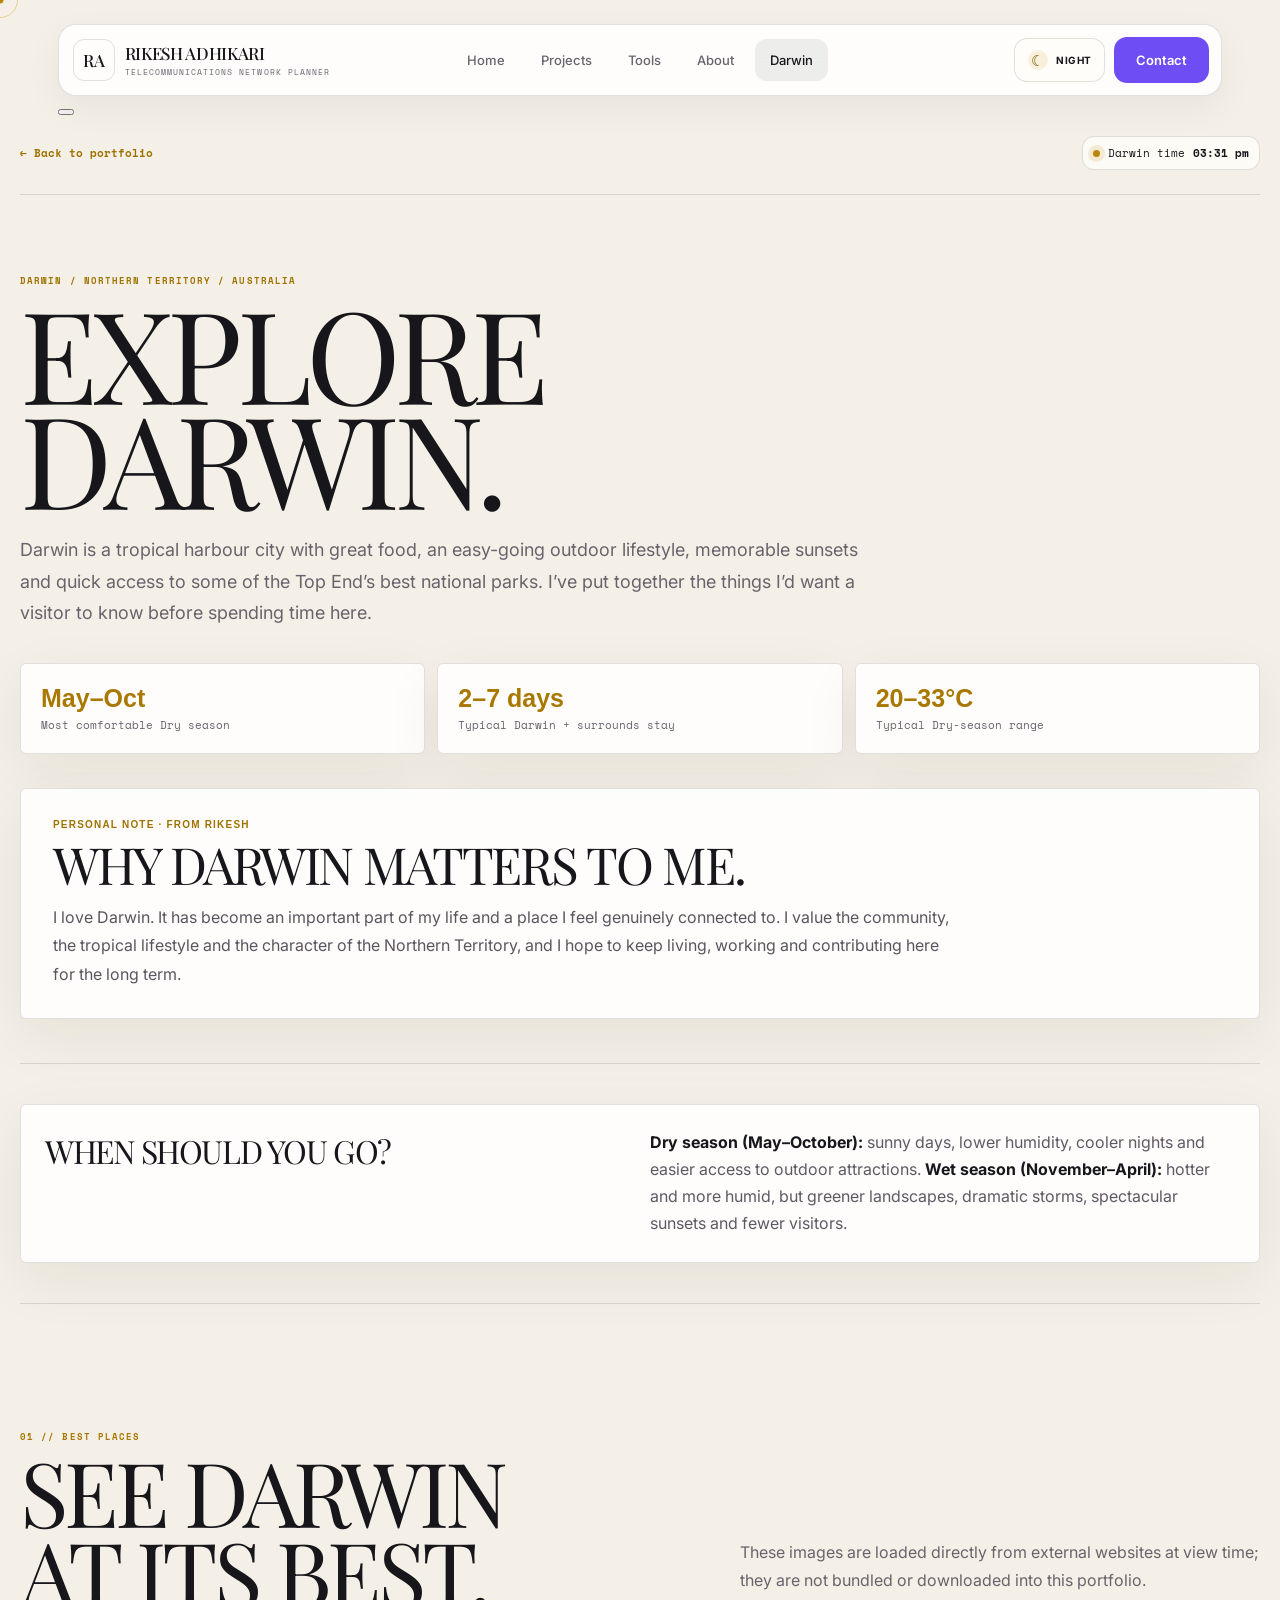
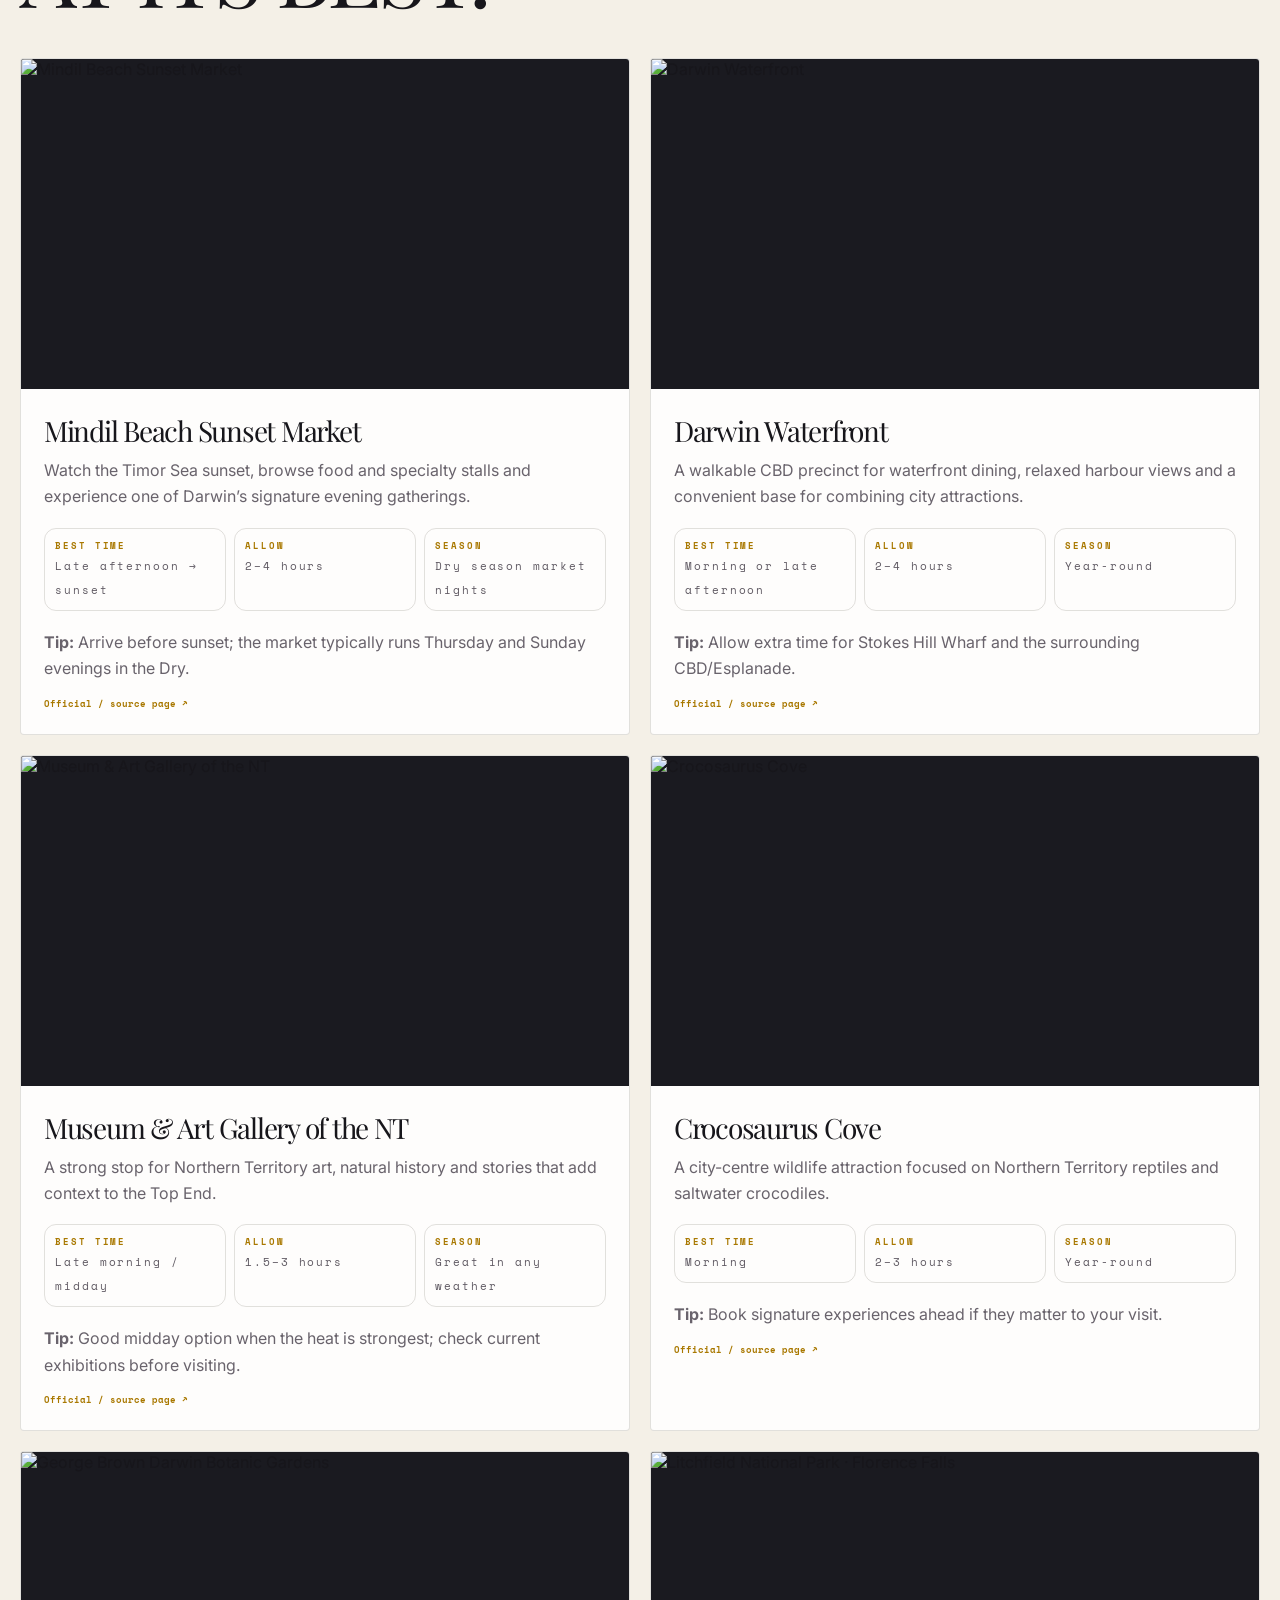
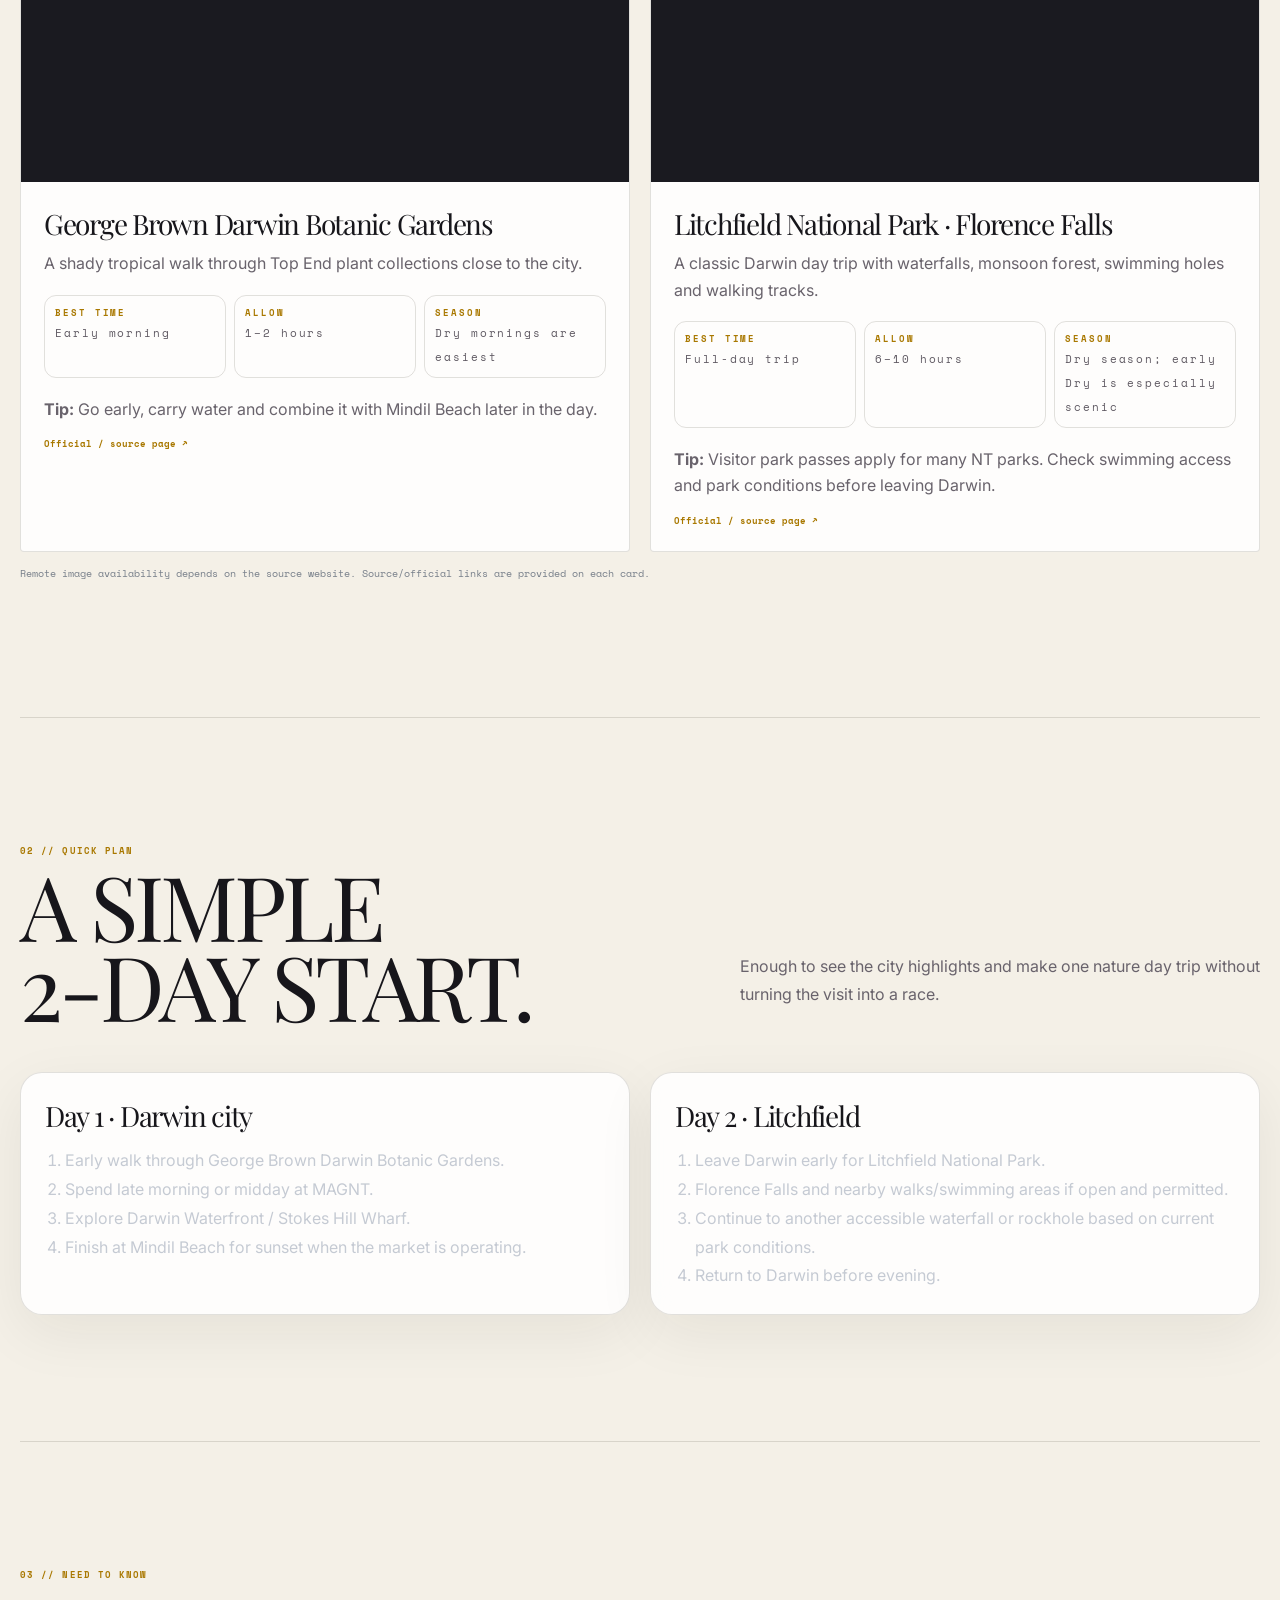
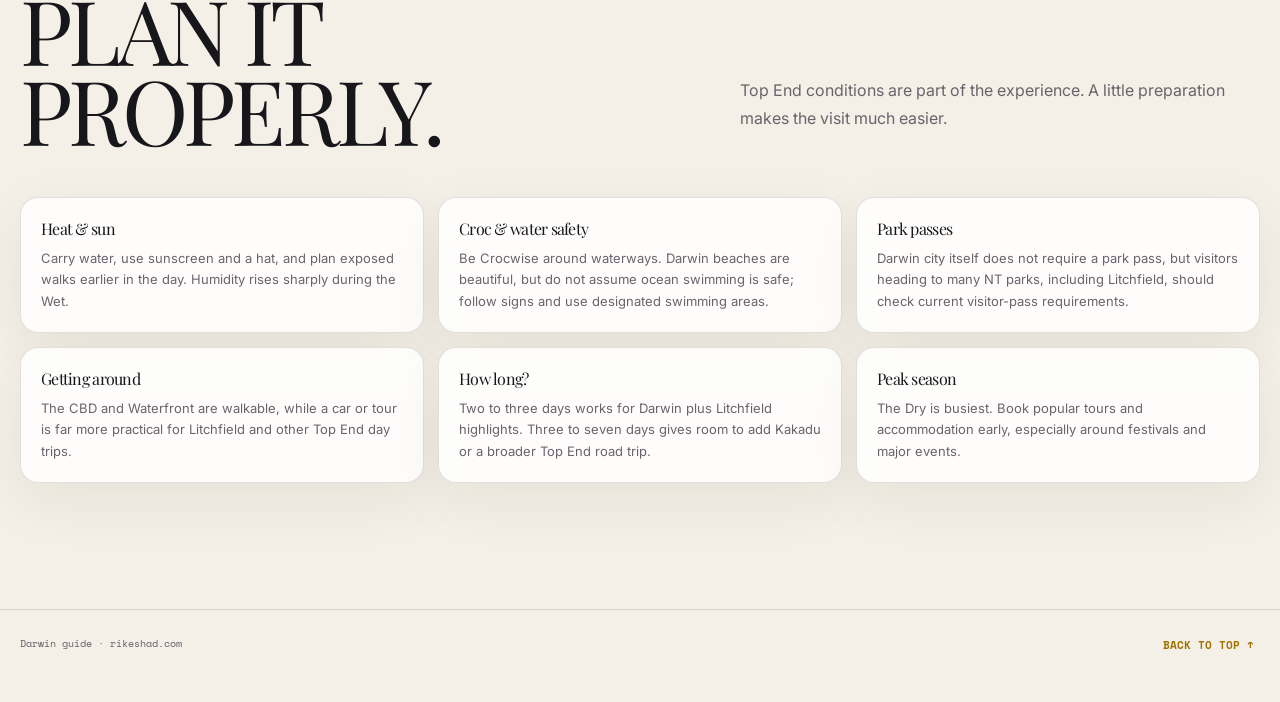
==== darwin/index.html @ 25301cfa "Update website" ====
<!DOCTYPE html>

<html lang="en">
<head>
<meta name="portfolio-build" content="v46-2026-10-25"/>
<meta charset="utf-8"/>
<meta content="width=device-width,initial-scale=1" name="viewport"/>
<title>
   Explore Darwin — Rikesh Adhikari
  </title>
<meta content="A practical visual guide to visiting Darwin, Northern Territory." name="description"/>
<script src="../theme-bootstrap.js"></script>
<link href="https://fonts.googleapis.com" rel="preconnect"/>
<link crossorigin="" href="https://fonts.gstatic.com" rel="preconnect"/>
<link href="https://fonts.googleapis.com/css2?family=Instrument+Serif:ital@0;1&amp;family=Inter:wght@300;400;500;600&amp;family=Playfair+Display:ital,wght@0,400;0,500;0,600;1,400&amp;family=Space+Mono:wght@400;700&amp;display=swap" rel="stylesheet"/>
<link href="../assets/favicon.svg" rel="icon">
<link href="../styles.css" rel="stylesheet">
</link></link><link rel="stylesheet" href="../responsive-cinematic.css?v=48"/>
</head>
<body>
<div class="site-intro" id="site-intro">
<div class="intro-main">
<div class="intro-copy">
<span>
      WELCOME
     </span>
<span class="indent">
      TO MY
     </span>
<span class="outline">
      WEBSITE
     </span>
</div>
<div aria-hidden="true" class="intro-star">
</div>
</div>
<div class="intro-bottom">
<span>
     ENTERING EXPERIENCE
    </span>
<span class="intro-pct" data-intro-pct="">
     0%
    </span>
<div class="intro-progress">
<i data-intro-bar="">
</i>
</div>
</div>
</div>
<div class="ambient">
</div>
<canvas aria-hidden="true" class="bg-canvas">
</canvas>
<div aria-hidden="true" class="cosmic-veil"></div>
<div class="cursor-dot">
</div>
<div class="cursor-ring">
</div>
<div class="toast" id="toast">
</div><header class="site-header">
<div class="nav-shell glass">
<a class="brand" href="../">
<span class="brand-mark">RA</span>
<span class="brand-copy"><strong>RIKESH ADHIKARI</strong><small>Telecommunications Network Planner</small></span>
</a>
<nav aria-label="Primary" class="site-nav">
<a class="nav-btn nav-link" href="../">Home</a>
<a class="nav-btn nav-link" href="../#projects">Projects</a>
<a class="nav-btn nav-link" href="../#tools">Tools</a>
<a class="nav-btn nav-link" href="../#about">About</a>
<a class="nav-btn nav-link active" href="./">Darwin</a>
</nav>
<div class="nav-right nav-actions">
<button aria-label="Switch colour mode" class="theme-toggle nav-theme-toggle" data-theme-toggle="" title="Switch colour mode" type="button">
<span aria-hidden="true" class="theme-toggle-icon" data-theme-icon="">☾</span><span data-theme-label="">Night</span>
</button>
<a class="nav-contact" href="../#contact">Contact</a>
</div>
<button aria-expanded="false" aria-label="Open navigation" class="menu-toggle" data-menu-toggle="" aria-controls="mobile-navigation" type="button">☰</button>
</div>
<div aria-label="Mobile navigation" class="mobile-menu glass" id="mobile-navigation">
<a class="nav-btn nav-link" href="../">Home</a>
<a class="nav-btn nav-link" href="../#projects">Projects</a>
<a class="nav-btn nav-link" href="../#tools">Tools</a>
<a class="nav-btn nav-link" href="../#about">About</a>
<a class="nav-btn nav-link active" href="./">Darwin</a>
<button aria-label="Switch colour mode" class="theme-toggle theme-toggle-mobile" data-theme-toggle="" title="Switch colour mode" type="button">
<span aria-hidden="true" class="theme-toggle-icon" data-theme-icon="">☾</span><span data-theme-label="">Night mode</span>
</button>
<a class="nav-contact mobile-contact" href="../#contact">Contact</a>
</div>
<button aria-label="Close navigation" class="mobile-menu-backdrop" data-menu-backdrop="" tabindex="-1" type="button"></button>
</header>

<main class="subpage">
<div class="container">
<div class="subnav">
<a class="back-home" href="../">
      ← Back to portfolio
     </a>
<div class="subnav-actions">
<span class="darwin-chip">
<i class="live-dot">
</i>
      Darwin time
      <b data-darwin-time="">
       --:--
      </b>
</span>
</div>
</div>
<section class="darwin-hero">
<div class="eyebrow">
      DARWIN / NORTHERN TERRITORY / AUSTRALIA
     </div>
<h1>
      EXPLORE
      <br/>
      DARWIN.
     </h1>
<p>
      Darwin is a tropical harbour city with great food, an easy-going outdoor lifestyle, memorable sunsets and quick access to some of the Top End’s best national parks. I’ve put together the things I’d want a visitor to know before spending time here.
     </p>
<div class="darwin-stats">
<div class="darwin-stat glass">
<strong>
        May–Oct
       </strong>
<span>
        Most comfortable Dry season
       </span>
</div>
<div class="darwin-stat glass">
<strong>
        2–7 days
       </strong>
<span>
        Typical Darwin + surrounds stay
       </span>
</div>
<div class="darwin-stat glass">
<strong>
        20–33°C
       </strong>
<span>
        Typical Dry-season range
       </span>
</div>
</div>
<div class="darwin-personal-note glass">
<span class="note-kicker">
       PERSONAL NOTE · FROM RIKESH
      </span>
<h2>
       WHY DARWIN MATTERS TO ME.
      </h2>
<p>
       I love Darwin. It has become an important part of my life and a place I feel genuinely connected to. I value the community, the tropical lifestyle and the character of the Northern Territory, and I hope to keep living, working and contributing here for the long term.
      </p>
</div>
</section>
<section class="travel-banner glass">
<h2>
      WHEN SHOULD YOU GO?
     </h2>
<p>
<strong class="darwin-strong-light">
       Dry season (May–October):
      </strong>
      sunny days, lower humidity, cooler nights and easier access to outdoor attractions.
      <strong class="darwin-strong-light">
       Wet season (November–April):
      </strong>
      hotter and more humid, but greener landscapes, dramatic storms, spectacular sunsets and fewer visitors.
     </p>
</section>
<section class="section">
<div class="section-head">
<div>
<div class="section-index">
        01 // BEST PLACES
       </div>
<h2>
        SEE DARWIN
        <br/>
        AT ITS BEST.
       </h2>
</div>
<p>
       These images are loaded directly from external websites at view time; they are not bundled or downloaded into this portfolio.
      </p>
</div>
<div class="place-grid">
<article class="place-card">
<img alt="Mindil Beach Sunset Market" data-hide-on-error="" loading="lazy" referrerpolicy="no-referrer" src="https://tripates.com/media/australia-northern-territory-top-attractions-mindil-beach-mindil-beach-markets-darwin.jpg"/>
<div class="place-card-body">
<h3>
         Mindil Beach Sunset Market
        </h3>
<p>
         Watch the Timor Sea sunset, browse food and specialty stalls and experience one of Darwin’s signature evening gatherings.
        </p>
<div class="place-meta">
<div>
<b>
           Best time
          </b>
<span>
           Late afternoon → sunset
          </span>
</div>
<div>
<b>
           Allow
          </b>
<span>
           2–4 hours
          </span>
</div>
<div>
<b>
           Season
          </b>
<span>
           Dry season market nights
          </span>
</div>
</div>
<p>
<strong class="darwin-strong-muted">
          Tip:
         </strong>
         Arrive before sunset; the market typically runs Thursday and Sunday evenings in the Dry.
        </p>
<a class="source-link" href="https://mindil.com.au/" rel="noopener" target="_blank">
         Official / source page ↗
        </a>
</div>
</article>
<article class="place-card">
<img alt="Darwin Waterfront" data-hide-on-error="" loading="lazy" referrerpolicy="no-referrer" src="https://images.trvl-media.com/lodging/91000000/90750000/90740900/90740886/8a743a8a.jpg?impolicy=resizecrop&amp;ra=fill&amp;rh=900&amp;rw=1400"/>
<div class="place-card-body">
<h3>
         Darwin Waterfront
        </h3>
<p>
         A walkable CBD precinct for waterfront dining, relaxed harbour views and a convenient base for combining city attractions.
        </p>
<div class="place-meta">
<div>
<b>
           Best time
          </b>
<span>
           Morning or late afternoon
          </span>
</div>
<div>
<b>
           Allow
          </b>
<span>
           2–4 hours
          </span>
</div>
<div>
<b>
           Season
          </b>
<span>
           Year-round
          </span>
</div>
</div>
<p>
<strong class="darwin-strong-muted">
          Tip:
         </strong>
         Allow extra time for Stokes Hill Wharf and the surrounding CBD/Esplanade.
        </p>
<a class="source-link" href="https://northernterritory.com/darwin-and-surrounds/see-and-do/darwin-waterfront" rel="noopener" target="_blank">
         Official / source page ↗
        </a>
</div>
</article>
<article class="place-card">
<img alt="Museum &amp; Art Gallery of the NT" data-hide-on-error="" loading="lazy" referrerpolicy="no-referrer" src="https://res.klook.com/image/upload/w_1200%2Ch_750%2Cc_fill%2Cq_85/activities/hwxxym2v4wzny1eratuw.jpg"/>
<div class="place-card-body">
<h3>
         Museum &amp; Art Gallery of the NT
        </h3>
<p>
         A strong stop for Northern Territory art, natural history and stories that add context to the Top End.
        </p>
<div class="place-meta">
<div>
<b>
           Best time
          </b>
<span>
           Late morning / midday
          </span>
</div>
<div>
<b>
           Allow
          </b>
<span>
           1.5–3 hours
          </span>
</div>
<div>
<b>
           Season
          </b>
<span>
           Great in any weather
          </span>
</div>
</div>
<p>
<strong class="darwin-strong-muted">
          Tip:
         </strong>
         Good midday option when the heat is strongest; check current exhibitions before visiting.
        </p>
<a class="source-link" href="https://magnt.net.au/" rel="noopener" target="_blank">
         Official / source page ↗
        </a>
</div>
</article>
<article class="place-card">
<img alt="Crocosaurus Cove" data-hide-on-error="" loading="lazy" referrerpolicy="no-referrer" src="https://framerusercontent.com/images/zmasRMbJaT4E9PkG27dE2cD8GE.jpg?size=1080x1080"/>
<div class="place-card-body">
<h3>
         Crocosaurus Cove
        </h3>
<p>
         A city-centre wildlife attraction focused on Northern Territory reptiles and saltwater crocodiles.
        </p>
<div class="place-meta">
<div>
<b>
           Best time
          </b>
<span>
           Morning
          </span>
</div>
<div>
<b>
           Allow
          </b>
<span>
           2–3 hours
          </span>
</div>
<div>
<b>
           Season
          </b>
<span>
           Year-round
          </span>
</div>
</div>
<p>
<strong class="darwin-strong-muted">
          Tip:
         </strong>
         Book signature experiences ahead if they matter to your visit.
        </p>
<a class="source-link" href="https://www.crocosauruscove.com/" rel="noopener" target="_blank">
         Official / source page ↗
        </a>
</div>
</article>
<article class="place-card">
<img alt="George Brown Darwin Botanic Gardens" data-hide-on-error="" loading="lazy" referrerpolicy="no-referrer" src="https://www.yha.com.au/contentassets/7f049d3c9e71494483b485ff84c38073/darwin_credit_tourismnt-nickpincott_gardens.jpg"/>
<div class="place-card-body">
<h3>
         George Brown Darwin Botanic Gardens
        </h3>
<p>
         A shady tropical walk through Top End plant collections close to the city.
        </p>
<div class="place-meta">
<div>
<b>
           Best time
          </b>
<span>
           Early morning
          </span>
</div>
<div>
<b>
           Allow
          </b>
<span>
           1–2 hours
          </span>
</div>
<div>
<b>
           Season
          </b>
<span>
           Dry mornings are easiest
          </span>
</div>
</div>
<p>
<strong class="darwin-strong-muted">
          Tip:
         </strong>
         Go early, carry water and combine it with Mindil Beach later in the day.
        </p>
<a class="source-link" href="https://www.parksandwildlife.nt.gov.au/parks/find/george-brown-darwin-botanic-gardens" rel="noopener" target="_blank">
         Official / source page ↗
        </a>
</div>
</article>
<article class="place-card">
<img alt="Litchfield National Park · Florence Falls" data-hide-on-error="" loading="lazy" referrerpolicy="no-referrer" src="https://dynamic-media-cdn.tripadvisor.com/media/photo-o/0e/9e/3b/38/florence-falls.jpg?w=1200&amp;h=-1&amp;s=1"/>
<div class="place-card-body">
<h3>
         Litchfield National Park · Florence Falls
        </h3>
<p>
         A classic Darwin day trip with waterfalls, monsoon forest, swimming holes and walking tracks.
        </p>
<div class="place-meta">
<div>
<b>
           Best time
          </b>
<span>
           Full-day trip
          </span>
</div>
<div>
<b>
           Allow
          </b>
<span>
           6–10 hours
          </span>
</div>
<div>
<b>
           Season
          </b>
<span>
           Dry season; early Dry is especially scenic
          </span>
</div>
</div>
<p>
<strong class="darwin-strong-muted">
          Tip:
         </strong>
         Visitor park passes apply for many NT parks. Check swimming access and park conditions before leaving Darwin.
        </p>
<a class="source-link" href="https://northernterritory.com/darwin-and-surrounds/see-and-do/florence-falls" rel="noopener" target="_blank">
         Official / source page ↗
        </a>
</div>
</article>
</div>
<p class="remote-note">
      Remote image availability depends on the source website. Source/official links are provided on each card.
     </p>
</section>
<section class="section">
<div class="section-head">
<div>
<div class="section-index">
        02 // QUICK PLAN
       </div>
<h2>
        A SIMPLE
        <br/>
        2-DAY START.
       </h2>
</div>
<p>
       Enough to see the city highlights and make one nature day trip without turning the visit into a race.
      </p>
</div>
<div class="itinerary">
<article class="day-card glass">
<h3>
        Day 1 · Darwin city
       </h3>
<ol>
<li>
         Early walk through George Brown Darwin Botanic Gardens.
        </li>
<li>
         Spend late morning or midday at MAGNT.
        </li>
<li>
         Explore Darwin Waterfront / Stokes Hill Wharf.
        </li>
<li>
         Finish at Mindil Beach for sunset when the market is operating.
        </li>
</ol>
</article>
<article class="day-card glass">
<h3>
        Day 2 · Litchfield
       </h3>
<ol>
<li>
         Leave Darwin early for Litchfield National Park.
        </li>
<li>
         Florence Falls and nearby walks/swimming areas if open and permitted.
        </li>
<li>
         Continue to another accessible waterfall or rockhole based on current park conditions.
        </li>
<li>
         Return to Darwin before evening.
        </li>
</ol>
</article>
</div>
</section>
<section class="section">
<div class="section-head">
<div>
<div class="section-index">
        03 // NEED TO KNOW
       </div>
<h2>
        PLAN IT
        <br/>
        PROPERLY.
       </h2>
</div>
<p>
       Top End conditions are part of the experience. A little preparation makes the visit much easier.
      </p>
</div>
<div class="practical-grid">
<article class="practical-card glass">
<h3>
        Heat &amp; sun
       </h3>
<p>
        Carry water, use sunscreen and a hat, and plan exposed walks earlier in the day. Humidity rises sharply during the Wet.
       </p>
</article>
<article class="practical-card glass">
<h3>
        Croc &amp; water safety
       </h3>
<p>
        Be Crocwise around waterways. Darwin beaches are beautiful, but do not assume ocean swimming is safe; follow signs and use designated swimming areas.
       </p>
</article>
<article class="practical-card glass">
<h3>
        Park passes
       </h3>
<p>
        Darwin city itself does not require a park pass, but visitors heading to many NT parks, including Litchfield, should check current visitor-pass requirements.
       </p>
</article>
<article class="practical-card glass">
<h3>
        Getting around
       </h3>
<p>
        The CBD and Waterfront are walkable, while a car or tour is far more practical for Litchfield and other Top End day trips.
       </p>
</article>
<article class="practical-card glass">
<h3>
        How long?
       </h3>
<p>
        Two to three days works for Darwin plus Litchfield highlights. Three to seven days gives room to add Kakadu or a broader Top End road trip.
       </p>
</article>
<article class="practical-card glass">
<h3>
        Peak season
       </h3>
<p>
        The Dry is busiest. Book popular tours and accommodation early, especially around festivals and major events.
       </p>
</article>
</div>
</section>
</div>
</main>
<footer class="footer">
<div class="container footer-inner">
<span>
     Darwin guide · rikeshad.com
    </span>
<button class="back-top" data-back-top="" type="button">
     Back to top ↑
    </button>
</div>
</footer>
<script defer="" src="../site.js"></script>
</body>
</html>
---- styles.css ----
:root {
  --bg:#0a0a0f;
  --panel:#12121acc;
  --panel-solid:#12121a;
  --panel2:#1a1a26;
  --text:#eef1f6;
  --muted:#9aa1ad;
  --gold:#d4af37;
  --gold2:#f6d365;
  --amber:#fda085;
  --line:rgba(255,255,255,.09);
  --green:#35d07f;
  --danger:#ff6b6b;
  --radius:24px;
  --max:1320px;
  --ease:cubic-bezier(.16,1,.3,1)
}

* {
  box-sizing:border-box
}

html {
  scroll-behavior:smooth;
  scroll-padding-top:102px
}

body {
  margin:0;
  background:var(--bg);
  color:var(--text);
  font-family:'Plus Jakarta Sans',Arial,sans-serif;
  overflow-x:hidden
}

button,input,textarea,select {
  font:inherit
}

button {
  cursor:pointer
}

a {
  color:inherit;
  text-decoration:none
}

img,video {
  display:block;
  max-width:100%
}

::selection {
  background:var(--gold);
  color:#111
}

::-webkit-scrollbar {
  width:8px
}

::-webkit-scrollbar-track {
  background:#08080d
}

::-webkit-scrollbar-thumb {
  background:#2b2b38;
  border-radius:99px
}

::-webkit-scrollbar-thumb:hover {
  background:var(--gold)
}

.no-scroll {
  overflow:hidden
}

.container {
  width:min(100% - 40px,var(--max));
  margin-inline:auto
}

.glass {
  background:rgba(18,18,26,.68);
  border:1px solid var(--line);
  backdrop-filter:blur(18px);
  -webkit-backdrop-filter:blur(18px);
  box-shadow:0 28px 80px rgba(0,0,0,.28)
}

.eyebrow {
  font:700 60px/1.25 'Space Mono',monospace;
  letter-spacing:.12em;
  text-transform:uppercase;
  color:var(--gold2)
}

.muted {
  color:var(--muted)
}


.site-intro {
  position:fixed;
  inset:0;
  z-index:10000;
  background:#07080c;
  color:white;
  display:grid;
  grid-template-rows:1fr auto;
  padding:clamp(24px,4vw,64px);
  overflow:hidden;
  transition:opacity .65s var(--ease),visibility .65s
}

.site-intro::before {
  content:'';
  position:absolute;
  inset:0;
  background-image:linear-gradient(rgba(255,255,255,.035) 1px,transparent 1px),linear-gradient(90deg,rgba(255,255,255,.035) 1px,transparent 1px);
  background-size:64px 64px;
  mask-image:linear-gradient(to right,black,transparent 92%)
}

.site-intro.intro-hidden {
  opacity:0;
  visibility:hidden;
  pointer-events:none
}

.intro-main {
  position:relative;
  display:flex;
  align-items:center
}

.intro-copy {
  font-family:Arial,Helvetica,sans-serif;
  font-weight:900;
  font-size:clamp(62px,10vw,160px);
  line-height:.78;
  letter-spacing:-.045em;
  text-transform:uppercase
}

.intro-copy span {
  display:block
}

.intro-copy .indent {
  margin-left:10vw
}

.intro-copy .outline {
  -webkit-text-stroke:1.4px rgba(255,255,255,.76);
  color:transparent
}

.intro-star {
  position:absolute;
  right:5vw;
  top:48%;
  width:74px;
  height:74px;
  border:1px solid rgba(255,255,255,.3);
  border-radius:50%;
  display:grid;
  place-items:center;
  animation:spin 5s linear infinite
}

.intro-star::after {
  content:'✦';
  font-size:16px
}

.intro-bottom {
  position:relative;
  display:grid;
  grid-template-columns:1fr auto;
  gap:20px;
  align-items:end;
  font:700 10px 'Space Mono',monospace;
  letter-spacing:.12em
}

.intro-progress {
  grid-column:1/-1;
  height:1px;
  background:rgba(255,255,255,.18);
  position:relative
}

.intro-progress>i {
  position:absolute;
  inset:0 auto 0 0;
  width:0;
  background:white;
  transition:width .12s linear
}

.intro-pct {
  font-size:12px
}

.intro-skip {
  display:none
}

@keyframes spin {
  to {
    transform:rotate(360deg)
  }
}


.bg-canvas {
  position:fixed;
  inset:0;
  z-index:-2;
  width:100vw;
  height:100vh;
  pointer-events:none
}

.ambient {
  position:fixed;
  inset:0;
  z-index:-3;
  background:radial-gradient(circle at 18% 25%,rgba(212,175,55,.07),transparent 32%),radial-gradient(circle at 82% 70%,rgba(253,160,133,.045),transparent 35%),#0a0a0f
}


.cursor-dot,.cursor-ring {
  position:fixed;
  left:0;
  top:0;
  pointer-events:none;
  z-index:9998;
  border-radius:50%;
  transform:translate(-50%,-50%)
}

.cursor-dot {
  width:7px;
  height:7px;
  background:var(--gold)
}

.cursor-ring {
  width:36px;
  height:36px;
  border:1px solid rgba(212,175,55,.48);
  transition:width .2s,height .2s,border-color .2s
}


.site-header {
  position:fixed;
  left:0;
  right:0;
  top:0;
  z-index:1000;
  padding:18px 20px;
  pointer-events:none
}

.nav-shell {
  width:min(100%,var(--max));
  margin:auto;
  display:flex;
  align-items:center;
  gap:22px;
  padding:12px 16px;
  border-radius:20px;
  pointer-events:auto
}

.brand {
  border:0;
  background:none;
  color:white;
  display:flex;
  align-items:center;
  gap:10px;
  padding:0
}

.brand-mark {
  width:40px;
  height:40px;
  border-radius:12px;
  border:1px solid rgba(212,175,55,.4);
  display:grid;
  place-items:center;
  color:var(--gold2);
  background:linear-gradient(145deg,rgba(212,175,55,.18),rgba(253,160,133,.06));
  font-family:'Plus Jakarta Sans',Arial,sans-serif;
  font-weight:800
}

.brand-copy strong {
  display:block;
  font-family:'Plus Jakarta Sans',Arial,sans-serif;
  font-size:14px;
  letter-spacing:.06em
}

.brand-copy small {
  display:block;
  color:var(--muted);
  font:10px 'Space Mono';
  letter-spacing:.14em;
  text-transform:uppercase;
  margin-top:2px
}

.site-nav {
  margin-left:auto;
  display:flex;
  align-items:center;
  gap:4px
}

.nav-btn {
  border:0;
  background:transparent;
  color:#d6d9df;
  padding:10px 12px;
  border-radius:10px;
  font-size:13px;
  font-weight:600
}

.nav-btn:hover,.nav-btn.active {
  color:var(--gold2);
  background:rgba(255,255,255,.045)
}

.nav-right {
  display:flex;
  align-items:center;
  gap:10px
}

.darwin-chip {
  display:flex;
  align-items:center;
  gap:8px;
  color:#cfd3da;
  padding:8px 10px;
  border-radius:12px;
  border:1px solid var(--line);
  font:11px 'Space Mono';
  white-space:nowrap
}

.live-dot {
  width:7px;
  height:7px;
  border-radius:50%;
  background:var(--green);
  box-shadow:0 0 0 5px rgba(53,208,127,.08)
}

.darwin-button {
  display:inline-flex;
  align-items:center;
  gap:9px;
  padding:11px 16px;
  border-radius:12px;
  background:linear-gradient(135deg,var(--gold),var(--amber));
  color:#111;
  font:800 11px 'Space Mono';
  text-transform:uppercase;
  letter-spacing:.08em;
  box-shadow:0 12px 32px rgba(212,175,55,.16);
  transition:transform .25s var(--ease)
}

.darwin-button:hover {
  transform:translateY(-2px) scale(1.01)
}

.menu-toggle {
  display:none;
  margin-left:auto;
  background:none;
  border:0;
  color:white;
  font-size:20px
}

.mobile-menu {
  display:none;
  pointer-events:auto;
  user-select:none;
  -webkit-user-select:none
}


.hero {
  min-height:100vh;
  padding:150px 0 86px;
  display:grid;
  grid-template-columns:minmax(0,1.08fr) minmax(360px,.92fr);
  gap:78px;
  align-items:center
}

.hero-left {
  min-width:0
}

.status-pill {
  display:inline-flex;
  align-items:center;
  gap:9px;
  padding:9px 13px;
  border:1px solid rgba(212,175,55,.28);
  border-radius:999px;
  background:rgba(212,175,55,.06);
  color:var(--gold2);
  font:700 11px 'Space Mono';
  letter-spacing:.07em;
  text-transform:uppercase
}

.hero-title {
  font-family:'Plus Jakarta Sans',Arial,sans-serif;
  font-size:clamp(62px,6.8vw,112px);
  font-weight:800;
  line-height:.86;
  letter-spacing:-.045em;
  text-transform:uppercase;
  margin:34px 0 32px;
  max-width:820px
}

.wave-line {
  display:block;
  white-space:nowrap
}

.wave-line:nth-child(2) {
  padding-left:.7em
}

.wave-line:nth-child(3) {
  padding-left:1.3em
}

.wave-letter {
  display:inline-block;
  animation:wave 1.5s ease-in-out infinite;
  will-change:transform
}

.wave-line:nth-child(2) {
  color:rgba(255,255,255,.06);
  -webkit-text-stroke:1.6px var(--gold2);
  text-shadow:0 0 24px rgba(212,175,55,.08)
}

.wave-line:nth-child(3) {
  background:none;
  color:#fff
}

.wave-line:nth-child(3) .wave-letter {
  background:linear-gradient(135deg,#fff 8%,#f6d365 56%,var(--gold2) 100%);
  -webkit-background-clip:text;
  background-clip:text;
  color:transparent;
  -webkit-text-fill-color:transparent
}

@keyframes wave {
  0%,100% {
    transform:translateY(0)
  }
  25% {
    transform:translateY(-4px)
  }
  50% {
    transform:translateY(2px)
  }
  75% {
    transform:translateY(-1px)
  }
}

.hero-sub {
  max-width:700px;
  color:#adc2e4;
  font-size:clamp(16px,1.15vw,19px);
  line-height:1.72
}

.cta-row {
  display:flex;
  gap:12px;
  flex-wrap:wrap;
  margin-top:28px
}

.btn {
  border:0;
  border-radius:13px;
  padding:14px 19px;
  font-weight:700;
  font-size:12px;
  display:inline-flex;
  align-items:center;
  gap:9px;
  transition:transform .25s var(--ease),background .25s,border-color .25s
}

.btn:hover {
  transform:translateY(-2px)
}

.btn-gold {
  background:linear-gradient(135deg,var(--gold),var(--amber));
  color:#101014;
  box-shadow:0 14px 36px rgba(212,175,55,.17)
}

.btn-glass {
  background:rgba(255,255,255,.045);
  border:1px solid var(--line);
  color:white
}

.hero-mini {
  display:grid;
  grid-template-columns:repeat(3,minmax(0,1fr));
  gap:12px;
  margin-top:38px;
  max-width:760px
}

.mini-card {
  min-height:105px;
  border-radius:18px;
  padding:16px;
  border:1px solid var(--line);
  background:rgba(18,18,26,.58);
  box-shadow:0 18px 45px rgba(0,0,0,.26);
  transition:transform .3s var(--ease),border .3s
}

.mini-card:hover {
  transform:translateY(-5px);
  border-color:rgba(212,175,55,.36)
}

.mini-card strong {
  display:block;
  font-family:'Plus Jakarta Sans',Arial,sans-serif;
  font-size:16px;
  margin-top:18px
}

.mini-card span {
  font:10px 'Space Mono';
  color:var(--muted);
  letter-spacing:.08em;
  text-transform:uppercase
}

.hero-right {
  position:relative;
  min-height:650px;
  display:flex;
  align-items:center;
  justify-content:flex-end;
  padding-right:8px
}

.portrait-glow {
  position:absolute;
  width:90%;
  height:85%;
  border-radius:50%;
  background:radial-gradient(circle,rgba(212,175,55,.16),transparent 68%);
  filter:blur(22px)
}

.portrait-card {
  position:relative;
  width:min(29vw,405px);
  height:min(69vh,625px);
  min-height:500px;
  border-radius:30px;
  overflow:hidden;
  border:1px solid rgba(255,255,255,.12);
  box-shadow:0 45px 120px rgba(0,0,0,.55),0 0 0 1px rgba(212,175,55,.09);
  transform:rotate(.8deg)
}

.portrait-card img {
  width:100%;
  height:100%;
  object-fit:cover;
  object-position:center top
}

.portrait-overlay {
  position:absolute;
  inset:auto 0 0;
  padding:26px;
  background:linear-gradient(transparent,rgba(8,8,12,.92) 34%)
}

.portrait-overlay h2 {
  font-family:'Plus Jakarta Sans',Arial,sans-serif;
  font-size:25px;
  margin:42px 0 4px
}

.portrait-overlay p {
  color:var(--gold2);
  font:11px 'Space Mono';
  letter-spacing:.08em;
  margin:0
}

.portrait-badge {
  position:absolute;
  right:-18px;
  top:12%;
  padding:12px 14px;
  border-radius:15px;
  background:rgba(12,12,18,.82);
  border:1px solid rgba(212,175,55,.26);
  backdrop-filter:blur(14px);
  font:11px 'Space Mono';
  color:var(--gold2);
  box-shadow:0 18px 45px rgba(0,0,0,.32)
}


.section {
  padding:110px 0;
  border-top:1px solid var(--line)
}

.section-head {
  display:flex;
  justify-content:space-between;
  align-items:end;
  gap:28px;
  margin-bottom:48px
}

.section-head h2 {
  font-family:'Plus Jakarta Sans',Arial,sans-serif;
  font-size:clamp(44px,5.5vw,82px);
  line-height:.95;
  margin:8px 0 0;
  letter-spacing:-.035em
}

.section-head p {
  max-width:520px;
  color:var(--muted);
  line-height:1.7
}

.section-index {
  font:700 12px 'Space Mono';
  color:var(--gold2);
  letter-spacing:.12em;
  text-transform:uppercase
}

.works-grid {
  display:grid;
  grid-template-columns:repeat(2,minmax(0,1fr));
  gap:20px
}

.work-card {
  padding:30px;
  border-radius:28px;
  min-height:390px;
  display:flex;
  flex-direction:column;
  justify-content:space-between;
  position:relative;
  overflow:hidden;
  transition:transform .35s var(--ease),border-color .35s
}

.work-card:hover {
  transform:translateY(-7px);
  border-color:rgba(212,175,55,.28)
}

.work-card::before {
  content:'';
  position:absolute;
  width:250px;
  height:250px;
  border-radius:50%;
  right:-70px;
  top:-80px;
  background:radial-gradient(circle,rgba(212,175,55,.12),transparent 70%)
}

.work-num {
  font:700 11px 'Space Mono';
  color:var(--gold2)
}

.work-card h3 {
  font-family:'Plus Jakarta Sans',Arial,sans-serif;
  font-size:clamp(34px,4vw,58px);
  line-height:.9;
  margin:40px 0 14px
}

.work-card p {
  color:var(--muted);
  line-height:1.7;
  max-width:620px
}

.tag-row {
  display:flex;
  gap:7px;
  flex-wrap:wrap;
  margin-top:22px
}

.tag {
  border:1px solid var(--line);
  border-radius:999px;
  padding:7px 9px;
  font:700 9px 'Space Mono';
  letter-spacing:.07em;
  text-transform:uppercase;
  color:#cfd3da
}

.work-link {
  align-self:flex-start;
  margin-top:34px
}


.tools-grid {
  display:grid;
  grid-template-columns:1fr 1fr;
  gap:22px
}

.tool-card {
  padding:28px;
  border-radius:28px
}

.tool-card h3 {
  font-family:'Plus Jakarta Sans',Arial,sans-serif;
  font-size:24px;
  margin:0
}

.tool-card .tool-sub {
  font:11px 'Space Mono';
  color:var(--muted);
  margin-top:5px
}

.tool-head {
  display:flex;
  align-items:center;
  justify-content:space-between;
  gap:16px;
  border-bottom:1px solid var(--line);
  padding-bottom:20px;
  margin-bottom:22px
}

.tool-icon {
  width:46px;
  height:46px;
  border-radius:15px;
  display:grid;
  place-items:center;
  color:var(--gold2);
  background:rgba(212,175,55,.09);
  border:1px solid rgba(212,175,55,.18)
}

.tool-title-wrap {
  display:flex;
  align-items:center;
  gap:13px
}

.neo-calc {
  padding:22px;
  border-radius:24px;
  background:#14141d;
  box-shadow:inset 7px 7px 14px #0b0b11,inset -7px -7px 14px #1d1d29
}

.calc-screen {
  border-radius:18px;
  background:#101017;
  box-shadow:inset 6px 6px 13px #09090d,inset -6px -6px 13px #171720;
  padding:20px;
  text-align:right;
  margin-bottom:18px
}

.calc-history {
  min-height:20px;
  color:#646b77;
  font:11px 'Space Mono';
  overflow:hidden
}

.calc-display {
  font:700 clamp(28px,3vw,42px) 'Space Mono';
  white-space:nowrap;
  overflow-x:auto
}

.calc-grid {
  display:grid;
  grid-template-columns:repeat(4,1fr);
  gap:12px
}

.calc-key {
  min-height:58px;
  border:0;
  border-radius:15px;
  background:#15151f;
  color:white;
  box-shadow:6px 6px 12px #0b0b10,-5px -5px 11px #1f1f2d;
  transition:transform .1s,box-shadow .1s;
  color:#e7e9ed
}

.calc-key:active {
  transform:translateY(1px);
  box-shadow:inset 4px 4px 9px #0b0b10,inset -4px -4px 9px #1f1f2d
}

.calc-key.op {
  color:var(--gold2)
}

.calc-key.eq {
  background:linear-gradient(135deg,var(--gold),var(--amber));
  color:#101014
}

.calc-key.danger {
  color:#ff8585
}

.span2 {
  grid-column:span 2
}

.timer-presets {
  display:flex;
  gap:8px;
  flex-wrap:wrap
}

.preset {
  border:1px solid var(--line);
  background:#15151e;
  color:#cfd3da;
  border-radius:10px;
  padding:8px 11px;
  font:700 10px 'Space Mono'
}

.preset.active,.preset:hover {
  background:var(--gold);
  color:#101014;
  border-color:var(--gold)
}

.custom-time {
  display:flex;
  gap:8px;
  margin-top:12px
}

.custom-time input {
  width:120px;
  background:#0f0f16;
  border:1px solid var(--line);
  border-radius:10px;
  padding:10px;
  color:white
}

.timer-ring {
  width:min(56vw,245px);
  aspect-ratio:1;
  margin:28px auto;
  position:relative;
  display:grid;
  place-items:center
}

.timer-ring svg {
  position:absolute;
  inset:0;
  width:100%;
  height:100%;
  transform:rotate(-90deg)
}

.timer-track {
  stroke:#252535
}

.timer-progress {
  stroke:var(--gold2);
  transition:stroke-dashoffset .5s linear
}

.timer-inner {
  text-align:center
}

.timer-display {
  font:700 39px 'Space Mono'
}

.timer-status {
  font:11px 'Space Mono';
  color:var(--muted);
  letter-spacing:.09em;
  text-transform:uppercase;
  margin-top:5px
}

.timer-actions {
  display:flex;
  gap:10px;
  justify-content:center;
  flex-wrap:wrap
}

.notify-row {
  display:flex;
  align-items:center;
  justify-content:space-between;
  gap:12px;
  padding:12px 14px;
  border:1px solid var(--line);
  border-radius:12px;
  margin-top:18px;
  font-size:12px;
  color:#c8ccd3
}

.notify-row input {
  accent-color:var(--gold)
}

.one-minute {
  animation:warningPulse 1s ease infinite
}

@keyframes warningPulse {
  50% {
    filter:drop-shadow(0 0 14px rgba(246,211,101,.6))
  }
}

.more-tools {
  margin-top:24px;
  padding:24px;
  border-radius:22px;
  display:flex;
  justify-content:space-between;
  gap:22px;
  align-items:center
}

.more-tools ul {
  display:flex;
  gap:9px;
  flex-wrap:wrap;
  margin:0;
  padding:0;
  list-style:none
}

.more-tools li {
  padding:8px 10px;
  border:1px solid var(--line);
  border-radius:999px;
  color:#b8bec8;
  font:10px 'Space Mono'
}


.about-grid {
  display:grid;
  grid-template-columns:1fr 1fr;
  gap:54px;
  align-items:start
}

.about-grid h2 {
  font-family:'Plus Jakarta Sans',Arial,sans-serif;
  font-size:clamp(46px,5vw,76px);
  line-height:.95;
  margin:7px 0 0
}

.about-copy {
  color:#b9bec8;
  line-height:1.8;
  font-size:16px
}

.skill-grid {
  display:grid;
  grid-template-columns:1fr 1fr;
  gap:12px;
  margin-top:24px
}

.skill-card {
  padding:17px;
  border:1px solid var(--line);
  border-radius:16px;
  background:rgba(255,255,255,.025)
}

.skill-card strong {
  display:block;
  font-size:14px
}

.skill-card span {
  font:11px 'Space Mono';
  color:var(--muted)
}

.marquee {
  margin-top:40px;
  overflow:hidden;
  border-block:1px solid var(--line);
  padding:18px 0
}

.marquee-track {
  display:flex;
  width:max-content;
  gap:46px;
  animation:marquee 26s linear infinite;
  font:700 13px 'Space Mono';
  color:#cfd3da
}

.marquee-track span::before {
  content:'✦';
  color:var(--gold);
  margin-right:16px
}

@keyframes marquee {
  to {
    transform:translateX(-50%)
  }
}


.contact-grid {
  display:grid;
  grid-template-columns:.85fr 1.15fr;
  gap:32px
}

.contact-copy h2 {
  font-family:'Plus Jakarta Sans',Arial,sans-serif;
  font-size:clamp(46px,5.5vw,84px);
  line-height:.92;
  margin:8px 0 24px
}

.contact-copy>p {
  color:var(--muted);
  line-height:1.75;
  max-width:600px
}

.identity-card {
  margin-top:28px;
  padding:19px;
  border-radius:18px;
  display:flex;
  justify-content:space-between;
  gap:16px;
  align-items:center
}

.identity-card strong {
  display:block;
  font-size:17px
}

.identity-card span {
  display:block;
  font:11px 'Space Mono';
  color:var(--muted);
  margin-top:5px
}

.email-value {
  color:var(--gold2)!important
}

.copy-btn {
  border:0;
  border-radius:11px;
  padding:10px 13px;
  background:var(--gold);
  color:#111;
  font:700 10px 'Space Mono'
}

.contact-form {
  padding:30px;
  border-radius:28px
}

.form-grid {
  display:grid;
  grid-template-columns:1fr 1fr;
  gap:15px
}

.field {
  display:grid;
  gap:7px
}

.field.full {
  grid-column:1/-1
}

.field label {
  font:700 11px 'Space Mono';
  color:#bec4cd;
  letter-spacing:.06em;
  text-transform:uppercase
}

.field input,.field textarea {
  width:100%;
  border:1px solid var(--line);
  background:#0e0e15;
  color:white;
  border-radius:13px;
  padding:14px;
  outline:0;
  transition:border .2s
}

.field input:focus,.field textarea:focus {
  border-color:rgba(212,175,55,.66)
}

.field textarea {
  min-height:145px;
  resize:vertical
}

.send-btn {
  width:100%;
  justify-content:center;
  margin-top:16px
}


.footer {
  border-top:1px solid var(--line);
  padding:26px 0 48px
}

.footer-inner {
  display:flex;
  justify-content:space-between;
  gap:20px;
  color:var(--muted);
  font:10px 'Space Mono'
}

.back-top {
  border:0;
  background:transparent;
  color:var(--gold2);
  font:700 11px 'Space Mono';
  text-transform:uppercase
}

.toast {
  position:fixed;
  right:22px;
  bottom:22px;
  z-index:5000;
  padding:14px 17px;
  border-radius:13px;
  background:#15151f;
  border:1px solid rgba(212,175,55,.32);
  box-shadow:0 18px 46px rgba(0,0,0,.4);
  font-size:12px;
  transform:translateY(30px);
  opacity:0;
  pointer-events:none;
  transition:.3s
}

.toast.show {
  transform:translateY(0);
  opacity:1
}


.subpage {
  padding-top:104px
}

.subnav {
  display:flex;
  justify-content:space-between;
  align-items:center;
  padding:24px 0
}

.back-home {
  font:700 11px 'Space Mono';
  color:var(--gold2)
}

.project-hero {
  position:relative;
  min-height:76vh;
  border-radius:30px;
  overflow:hidden;
  display:grid;
  grid-template-columns:1.08fr .92fr;
  gap:40px;
  align-items:end;
  padding:clamp(28px,5vw,70px);
  isolation:isolate;
  border:1px solid var(--line)
}

.project-hero video {
  position:absolute;
  inset:0;
  width:100%;
  height:100%;
  object-fit:cover;
  z-index:-3
}

.project-hero::after {
  content:'';
  position:absolute;
  inset:0;
  z-index:-2;
  background:linear-gradient(90deg,rgba(9,9,14,.94),rgba(9,9,14,.77) 58%,rgba(9,9,14,.6))
}

.project-hero.brew::after {
  background:radial-gradient(circle at 80% 20%,rgba(212,175,55,.12),transparent 30%),linear-gradient(120deg,#0b0b11,#17131a)
}

.project-hero h1 {
  font-family:'Plus Jakarta Sans',Arial,sans-serif;
  font-size:clamp(68px,10vw,160px);
  line-height:.76;
  letter-spacing:-.045em;
  margin:18px 0 0;
  text-transform:uppercase
}

.project-hero-copy {
  align-self:center
}

.project-hero-copy p {
  font-size:clamp(17px,1.5vw,22px);
  line-height:1.65;
  color:#d1d5dc
}

.facts {
  display:flex;
  gap:8px;
  flex-wrap:wrap;
  margin-top:24px
}

.facts span {
  padding:7px 9px;
  border:1px solid var(--line);
  border-radius:999px;
  font:700 9px 'Space Mono';
  color:#d5d8de
}

.project-actions {
  display:flex;
  gap:10px;
  flex-wrap:wrap;
  margin-top:24px
}

.gallery-section {
  padding:90px 0
}

.gallery-header {
  display:flex;
  justify-content:space-between;
  gap:28px;
  align-items:end;
  margin-bottom:28px
}

.gallery-header h2 {
  font-family:'Plus Jakarta Sans',Arial,sans-serif;
  font-size:clamp(46px,6.5vw,96px);
  line-height:.9;
  margin:5px 0 0
}

.gallery-header p {
  color:var(--muted);
  max-width:530px;
  line-height:1.65
}

.showcase {
  position:relative;
  min-height:720px;
  border:1px solid var(--line);
  border-radius:30px;
  overflow:hidden;
  background:#0d0d13
}

.showcase-video {
  position:absolute;
  inset:0;
  width:100%;
  height:100%;
  object-fit:cover;
  opacity:.16;
  filter:saturate(.85);
  z-index:0
}

.showcase-overlay {
  position:absolute;
  inset:0;
  background:linear-gradient(rgba(8,8,12,.72),rgba(8,8,12,.92));
  z-index:1
}

.gallery3d {
  position:relative;
  z-index:2;
  padding:28px 24px
}

.gallery-help {
  font:11px 'Space Mono';
  color:#aeb3bd;
  text-align:center;
  margin:4px 0 10px
}

.gallery-stage {
  height:455px;
  position:relative;
  perspective:1500px;
  touch-action:pan-y;
  cursor:grab
}

.gallery-stage:active {
  cursor:grabbing
}

.gallery-card3d {
  position:absolute;
  left:50%;
  top:50%;
  width:min(72vw,930px);
  aspect-ratio:16/9;
  border-radius:18px;
  overflow:hidden;
  background:#09090d;
  border:1px solid rgba(255,255,255,.13);
  box-shadow:0 28px 70px rgba(0,0,0,.54);
  transform-style:preserve-3d;
  transition:transform .75s var(--ease),opacity .55s,box-shadow .55s
}

.gallery-card3d.is-active {
  box-shadow:0 42px 110px rgba(0,0,0,.72),0 0 0 1px rgba(212,175,55,.17)
}

.gallery-card3d img {
  width:100%;
  height:100%;
  object-fit:contain;
  background:#09090d;
  image-rendering:auto;
  filter:none!important
}

.gallery-controls {
  display:grid;
  grid-template-columns:auto 1fr auto;
  gap:16px;
  align-items:center;
  margin-top:4px
}

.gallery-arrow {
  width:46px;
  height:46px;
  border-radius:13px;
  border:1px solid var(--line);
  background:#15151e;
  color:white;
  font-size:19px
}

.gallery-dots {
  display:flex;
  gap:6px;
  justify-content:center;
  flex-wrap:wrap
}

.gallery-dot {
  width:7px;
  height:7px;
  border-radius:50%;
  border:0;
  background:#555b66;
  padding:0
}

.gallery-dot.active {
  background:var(--gold2);
  transform:scale(1.3)
}

.slide-detail {
  margin:22px 24px 0;
  padding:22px;
  border-radius:20px;
  background:rgba(11,11,16,.72);
  border:1px solid var(--line);
  display:grid;
  grid-template-columns:1fr auto;
  gap:30px;
  align-items:start
}

.slide-detail h3 {
  font-family:'Plus Jakarta Sans',Arial,sans-serif;
  font-size:34px;
  margin:4px 0 8px
}

.slide-detail p {
  margin:0;
  color:#b9bec8;
  line-height:1.7;
  max-width:920px
}

.slide-count {
  font:700 12px 'Space Mono';
  color:var(--gold2)
}

.gallery-modal {
  border:0;
  background:#0a0a0f;
  color:white;
  width:min(96vw,1500px);
  max-height:94vh;
  border-radius:22px;
  padding:0;
  box-shadow:0 40px 120px black
}

.gallery-modal::backdrop {
  background:rgba(0,0,0,.88);
  backdrop-filter:blur(8px)
}

.modal-close {
  position:absolute;
  right:14px;
  top:14px;
  z-index:2;
  width:42px;
  height:42px;
  border-radius:12px;
  border:1px solid var(--line);
  background:#16161f;
  color:white
}

.modal-media {
  padding:60px 14px 14px
}

.modal-media img {
  max-height:74vh;
  margin:auto;
  object-fit:contain
}

.modal-copy {
  padding:18px 24px 26px;
  border-top:1px solid var(--line)
}

.modal-copy h3 {
  font-family:'Plus Jakarta Sans',Arial,sans-serif;
  font-size:26px;
  margin:0 0 6px
}

.modal-copy p {
  color:var(--muted);
  margin:0;
  line-height:1.6
}

.story {
  padding:90px 0;
  display:grid;
  grid-template-columns:.65fr 1.35fr;
  gap:60px
}

.story h2 {
  font-family:'Plus Jakarta Sans',Arial,sans-serif;
  font-size:clamp(44px,5vw,78px);
  line-height:.9;
  margin:0
}

.story-list {
  border-top:1px solid var(--line)
}

.story-item {
  padding:24px 0;
  border-bottom:1px solid var(--line)
}

.story-item h3 {
  margin:0 0 8px;
  font-size:20px
}

.story-item p {
  margin:0;
  color:var(--muted);
  line-height:1.7
}


.darwin-hero {
  padding:80px 0 44px
}

.darwin-hero h1 {
  font-family:'Plus Jakarta Sans',Arial,sans-serif;
  font-size:clamp(72px,11vw,170px);
  line-height:.78;
  letter-spacing:-.045em;
  margin:14px 0 24px
}

.darwin-hero p {
  max-width:850px;
  color:#bbc1ca;
  font-size:18px;
  line-height:1.75
}

.darwin-stats {
  display:grid;
  grid-template-columns:repeat(3,1fr);
  gap:12px;
  margin-top:34px
}

.darwin-stat {
  padding:20px;
  border-radius:18px
}

.darwin-stat strong {
  display:block;
  font-family:'Plus Jakarta Sans',Arial,sans-serif;
  font-size:25px;
  color:var(--gold2)
}

.darwin-stat span {
  font:11px 'Space Mono';
  color:var(--muted)
}

.travel-banner {
  display:grid;
  grid-template-columns:1fr 1fr;
  gap:20px;
  padding:24px;
  border-radius:22px;
  margin:40px 0
}

.travel-banner h2 {
  font-family:'Plus Jakarta Sans',Arial,sans-serif;
  font-size:32px;
  margin:0
}

.travel-banner p {
  margin:0;
  color:var(--muted);
  line-height:1.7
}

.place-grid {
  display:grid;
  grid-template-columns:repeat(2,1fr);
  gap:20px
}

.place-card {
  border-radius:25px;
  overflow:hidden;
  border:1px solid var(--line);
  background:#111118
}

.place-card img {
  width:100%;
  height:330px;
  object-fit:cover;
  background:#1a1a20
}

.place-card-body {
  padding:23px
}

.place-card h3 {
  font-family:'Plus Jakarta Sans',Arial,sans-serif;
  font-size:28px;
  margin:0 0 8px
}

.place-card p {
  color:var(--muted);
  line-height:1.65;
  margin:0
}

.place-meta {
  display:grid;
  grid-template-columns:repeat(3,1fr);
  gap:8px;
  margin:18px 0
}

.place-meta div {
  padding:10px;
  border:1px solid var(--line);
  border-radius:12px
}

.place-meta b {
  display:block;
  font:700 9px 'Space Mono';
  color:var(--gold2);
  text-transform:uppercase
}

.place-meta span {
  font-size:11px;
  color:#c7ccd4
}

.source-link {
  display:inline-block;
  margin-top:15px;
  color:var(--gold2);
  font:700 9px 'Space Mono'
}

.itinerary {
  display:grid;
  grid-template-columns:1fr 1fr;
  gap:20px
}

.day-card {
  padding:24px;
  border-radius:22px
}

.day-card h3 {
  font-family:'Plus Jakarta Sans',Arial,sans-serif;
  font-size:28px;
  margin:0 0 12px
}

.day-card ol {
  margin:0;
  padding-left:20px;
  color:#c5cad3;
  line-height:1.8
}

.practical-grid {
  display:grid;
  grid-template-columns:repeat(3,1fr);
  gap:14px
}

.practical-card {
  padding:20px;
  border-radius:18px
}

.practical-card h3 {
  font-size:16px;
  margin:0 0 9px
}

.practical-card p {
  color:var(--muted);
  line-height:1.65;
  font-size:13px;
  margin:0
}

.remote-note {
  font:10px 'Space Mono';
  color:#767e89;
  margin-top:14px
}

@media(max-width:1100px) {
  .site-nav {
    display:none
  }
  .nav-right .darwin-chip {
    display:none
  }
  .menu-toggle {
    display:block;
    pointer-events:auto;
    cursor:pointer;
    touch-action:manipulation
  }
  .mobile-menu {
    position:fixed;
    left:20px;
    right:20px;
    top:82px;
    padding:14px;
    border-radius:15px;
    z-index:1001;
    display:none;
    pointer-events:auto;
    user-select:none;
    -webkit-user-select:none
  }
  .mobile-menu.open {
    display:grid;
    gap:3px
  }
  .mobile-menu .nav-btn,
  .mobile-menu a {
    width:100%;
    text-align:left;
    padding:13px;
    pointer-events:auto;
    cursor:pointer;
    touch-action:manipulation;
    user-select:none;
    -webkit-user-select:none;
    -webkit-tap-highlight-color:transparent
  }
  .hero {
    grid-template-columns:1fr;
    gap:36px;
    padding-top:135px
  }
  .hero-right {
    min-height:590px
  }
  .portrait-card {
    width:min(68vw,420px)
  }
  .works-grid,.tools-grid,.about-grid,.contact-grid,.project-hero,.story {
    grid-template-columns:1fr
  }
  .project-hero {
    min-height:auto
  }
  .contact-grid {
    gap:26px
  }
  .place-grid {
    grid-template-columns:1fr 1fr
  }
}

@media(max-width:760px) {
  .container {
    width:min(100% - 28px,var(--max))
  }
  .site-header {
    padding:10px
  }
  .nav-shell {
    border-radius:15px;
    padding:9px 10px
  }
  .brand-copy {
    display:none
  }
  .nav-right {
    display:none
  }
  .mobile-menu {
    left:10px;
    right:10px;
    top:72px
  }
  .hero {
    padding-top:110px;
    padding-bottom:72px
  }
  .hero-title {
    font-size:clamp(50px,15.5vw,78px);
    margin-top:26px;
    line-height:.9;
    letter-spacing:-.035em
  }
  .wave-line:nth-child(2) {
    padding-left:.35em
  }
  .wave-line:nth-child(3) {
    padding-left:.7em
  }
  .hero-mini {
    grid-template-columns:1fr 1fr
  }
  .mini-card:last-child {
    grid-column:1/-1
  }
  .hero-right {
    min-height:520px
  }
  .portrait-card {
    width:82vw;
    height:570px;
    min-height:0
  }
  .portrait-badge {
    right:0
  }
  .section {
    padding:78px 0
  }
  .section-head {
    display:block
  }
  .section-head p {
    margin-top:18px
  }
  .works-grid,.tools-grid,.skill-grid,.form-grid,.place-grid,.itinerary,.practical-grid,.darwin-stats {
    grid-template-columns:1fr
  }
  .tool-card,.contact-form {
    padding:20px
  }
  .more-tools {
    align-items:flex-start;
    flex-direction:column
  }
  .contact-grid {
    grid-template-columns:1fr
  }
  .footer-inner {
    flex-direction:column;
    align-items:flex-start
  }
  .project-hero {
    padding:26px;
    border-radius:22px
  }
  .project-hero h1 {
    font-size:clamp(60px,20vw,96px)
  }
  .gallery-section {
    padding:64px 0
  }
  .gallery-header {
    display:block
  }
  .gallery-header p {
    margin-top:16px
  }
  .showcase {
    min-height:610px;
    border-radius:22px
  }
  .gallery3d {
    padding:18px 10px
  }
  .gallery-stage {
    height:300px
  }
  .gallery-card3d {
    width:84vw;
    border-radius:13px
  }
  .slide-detail {
    margin:16px 10px 0;
    padding:18px;
    grid-template-columns:1fr
  }
  .slide-detail h3 {
    font-size:27px
  }
  .story {
    padding:64px 0;
    gap:28px
  }
  .darwin-hero {
    padding-top:45px
  }
  .darwin-hero h1 {
    font-size:clamp(62px,19vw,105px)
  }
  .travel-banner {
    grid-template-columns:1fr
  }
  .place-card img {
    height:260px
  }
  .place-meta {
    grid-template-columns:1fr
  }
  .intro-copy {
    font-size:clamp(58px,18vw,105px)
  }
  .intro-copy .indent {
    margin-left:6vw
  }
  .intro-star {
    display:none
  }
  .cursor-dot,.cursor-ring {
    display:none
  }
}

@media(prefers-reduced-motion:reduce) {
  *,*::before,*::after {
    animation-duration:.001ms!important;
    animation-iteration-count:1!important;
    scroll-behavior:auto!important;
    transition-duration:.001ms!important
  }
}


.darwin-commitment {
  margin-top:30px;
  padding:26px 28px;
  border-radius:22px;
  display:grid;
  grid-template-columns:auto 1fr;
  gap:20px;
  align-items:start;
  border-color:rgba(212,175,55,.24);
  background:linear-gradient(135deg,rgba(212,175,55,.09),rgba(18,18,26,.66));
  box-shadow:0 24px 70px rgba(0,0,0,.28)
}

.darwin-love-mark {
  width:48px;
  height:48px;
  border-radius:50%;
  display:grid;
  place-items:center;
  background:rgba(212,175,55,.12);
  border:1px solid rgba(212,175,55,.32);
  color:var(--gold2);
  font-size:19px;
  box-shadow:0 0 30px rgba(212,175,55,.08)
}

.darwin-commitment .eyebrow {
  font:700 10px 'Plus Jakarta Sans',Arial,sans-serif;
  letter-spacing:.11em;
  color:var(--gold2);
  text-transform:uppercase
}

.darwin-commitment h3 {
  margin:7px 0 9px;
  font-family:'Plus Jakarta Sans',Arial,sans-serif;
  font-size:clamp(24px,2.4vw,35px);
  line-height:1;
  font-weight:800;
  letter-spacing:-.03em;
  color:#fff
}

.darwin-commitment p {
  margin:0;
  color:#c7ccd4;
  line-height:1.75;
  font-size:15px
}

.darwin-love-link {
  display:inline-flex;
  margin-top:14px;
  color:var(--gold2);
  font-weight:750;
  font-size:13px;
  border-bottom:1px solid rgba(212,175,55,.35);
  padding-bottom:3px;
  transition:color .2s,border-color .2s,transform .2s
}

.darwin-love-link:hover {
  color:#fff;
  border-color:#fff;
  transform:translateX(2px)
}

.portrait-badge strong {
  display:inline-block;
  margin:4px 0;
  color:#fff;
  font-family:'Plus Jakarta Sans',Arial,sans-serif;
  font-size:10px;
  letter-spacing:.08em
}

.darwin-personal-note {
  margin-top:34px;
  padding:30px 32px;
  border-radius:24px;
  border-color:rgba(212,175,55,.28);
  background:linear-gradient(135deg,rgba(212,175,55,.10),rgba(18,18,26,.72));
  box-shadow:0 28px 80px rgba(0,0,0,.28)
}

.darwin-personal-note .note-kicker {
  display:block;
  color:var(--gold2);
  font:700 10px 'Plus Jakarta Sans',Arial,sans-serif;
  letter-spacing:.12em;
  text-transform:uppercase;
  margin-bottom:8px
}

.darwin-personal-note h2 {
  font-family:'Plus Jakarta Sans',Arial,sans-serif;
  font-size:clamp(30px,4vw,52px);
  letter-spacing:-.04em;
  line-height:1.03;
  margin:0 0 12px;
  color:#fff
}

.darwin-personal-note p {
  max-width:900px;
  margin:0;
  color:#c7ccd4;
  font-size:16px;
  line-height:1.78
}

@media(max-width:760px) {
  .darwin-commitment {
    grid-template-columns:1fr;
    padding:22px
  }
  .darwin-love-mark {
    width:42px;
    height:42px
  }
  .darwin-personal-note {
    padding:23px
  }
}


body {
  position: relative;
  isolation: isolate;
  background: #030305;
}

.ambient {
  position: fixed;
  inset: 0;
  z-index: 0;
  pointer-events: none;
  background:
    radial-gradient(circle at 18% 24%, rgba(112, 48, 31, .08), transparent 35%),
    radial-gradient(circle at 78% 68%, rgba(87, 30, 24, .06), transparent 34%),
    #030305;
}

.bg-canvas {
  position: fixed;
  inset: 0;
  z-index: 1;
  display: block;
  width: 100vw;
  height: 100vh;
  pointer-events: none !important;
  touch-action: none;
  opacity: 1;
  filter: saturate(1.10) contrast(1.10) brightness(1.08);
  transform: translateZ(0);
}

.cosmic-veil {
  position: fixed;
  inset: 0;
  z-index: 2;
  pointer-events: none;


  background:
    linear-gradient(
      90deg,
      rgba(3, 3, 5, .26) 0%,
      rgba(3, 3, 5, .14) 32%,
      rgba(3, 3, 5, .04) 58%,
      rgba(3, 3, 5, .10) 100%
    ),
    radial-gradient(
      ellipse at 55% 48%,
      transparent 0 56%,
      rgba(3, 3, 5, .04) 78%,
      rgba(3, 3, 5, .16) 100%
    );
}

main,
.footer {
  position: relative;
  z-index: 3;
}

.site-header,
.toast,
.cursor-dot,
.cursor-ring,
.site-intro {
  isolation: isolate;
}

.glass,
.mini-card,
.portrait-badge {
  box-shadow:
    0 28px 80px rgba(0, 0, 0, .34),
    inset 0 1px 0 rgba(255, 255, 255, .02);
}


.cosmic-status-row {
  display: flex;
  align-items: center;
  gap: 12px;
  flex-wrap: wrap;
  margin-top: 14px;
}

.cosmic-role {
  min-height: 42px;
  display: inline-flex;
  align-items: center;
  gap: 8px;
  padding: 9px 13px;
  border: 1px solid rgba(246, 211, 101, .18);
  border-radius: 999px;
  background: linear-gradient(135deg, rgba(18, 16, 18, .76), rgba(13, 13, 17, .56));
  box-shadow: inset 0 1px 0 rgba(255, 255, 255, .025), 0 10px 32px rgba(0, 0, 0, .14);
  backdrop-filter: blur(14px);
  -webkit-backdrop-filter: blur(14px);
  color: #e7e0d9;
  font: 700 10px/1.2 'Space Mono', monospace;
  letter-spacing: .05em;
}

.cosmic-role-label {
  color: #918a83;
  font-size: 9px;
  letter-spacing: .12em;
}

.cosmic-role strong {
  color: #fff7e8;
  font-weight: 700;
}

.type-caret {
  color: #f6d365;
  animation: typeCaretBlink .82s steps(1, end) infinite;
}

@keyframes typeCaretBlink {
  0%, 48% { opacity: 1; }
  49%, 100% { opacity: .12; }
}

.scroll-cosmos-hint {
  display: flex;
  align-items: center;
  gap: 10px;
  margin: 18px 0 0;
  color: #877f79;
  font: 600 9px/1.4 'Space Mono', monospace;
  letter-spacing: .11em;
  text-transform: uppercase;
}

.scroll-cosmos-line {
  width: 42px;
  height: 1px;
  position: relative;
  overflow: hidden;
  background: rgba(255, 255, 255, .09);
}

.scroll-cosmos-line::after {
  content: '';
  position: absolute;
  inset: 0;
  width: 55%;
  background: linear-gradient(90deg, transparent, #f6d365);
  animation: cosmicLine 2.1s ease-in-out infinite;
}

@keyframes cosmicLine {
  from { transform: translateX(-110%); }
  to { transform: translateX(210%); }
}

.cosmic-facts {
  display: grid;
  grid-template-columns: repeat(4, minmax(0, 1fr));
  gap: 12px;
  margin-top: -18px;
  margin-bottom: 26px;
  position: relative;
  z-index: 2;
}

.cosmic-fact {
  min-height: 126px;
  display: flex;
  flex-direction: column;
  justify-content: center;
  gap: 8px;
  padding: 20px;
  border-radius: 20px;
  overflow: hidden;
  position: relative;
}

.cosmic-fact::after {
  content: '';
  position: absolute;
  width: 90px;
  height: 90px;
  right: -40px;
  bottom: -50px;
  border-radius: 50%;
  background: radial-gradient(circle, rgba(255, 116, 62, .13), transparent 70%);
  pointer-events: none;
}

.cosmic-fact-darwin::after {
  background: radial-gradient(circle, rgba(246, 211, 101, .14), transparent 70%);
}

.cosmic-fact > span {
  color: #938982;
  font: 700 9px/1.3 'Space Mono', monospace;
  letter-spacing: .1em;
}

.cosmic-fact strong {
  color: #f8f5ef;
  font-family: 'Plus Jakarta Sans', Arial, sans-serif;
  font-size: 17px;
  line-height: 1.15;
}

.cosmic-fact small {
  color: #a29a94;
  font: 500 10px/1.45 'Space Mono', monospace;
}

.hero-left,
.hero-right,
.cosmic-facts,
.section,
.footer {
  isolation: isolate;
}


.hero-right {
  min-height: 720px;
  flex-direction: column;
  align-items: flex-end;
  justify-content: center;
  gap: 14px;
}

.portrait-fireworks {
  position: relative;
  z-index: 4;
  width: min(29vw, 405px);
  min-height: 48px;
  display: inline-flex;
  align-items: center;
  justify-content: center;
  gap: 10px;
  padding: 0 18px;
  border: 1px solid rgba(246, 211, 101, .34);
  border-radius: 15px;
  color: #f8e4a9;
  background:
    linear-gradient(135deg, rgba(246, 211, 101, .12), rgba(255, 110, 56, .08)),
    rgba(12, 12, 16, .78);
  box-shadow:
    0 16px 40px rgba(0, 0, 0, .30),
    inset 0 1px 0 rgba(255, 255, 255, .04);
  backdrop-filter: blur(16px);
  -webkit-backdrop-filter: blur(16px);
  font: 700 10px/1 'Space Mono', monospace;
  letter-spacing: .09em;
  text-transform: uppercase;
  cursor: pointer;
  touch-action: manipulation;
  user-select: none;
  -webkit-user-select: none;
  transition: transform .22s ease, border-color .22s ease, background .22s ease, box-shadow .22s ease;
}

.portrait-fireworks:hover,
.portrait-fireworks:focus-visible {
  transform: translateY(-2px);
  border-color: rgba(246, 211, 101, .68);
  background:
    linear-gradient(135deg, rgba(246, 211, 101, .19), rgba(255, 110, 56, .12)),
    rgba(12, 12, 16, .86);
  box-shadow: 0 18px 44px rgba(0, 0, 0, .34), 0 0 26px rgba(246, 211, 101, .08);
}

.portrait-fireworks-icon {
  display: inline-block;
  color: #f6d365;
  font-size: 16px;
  line-height: 1;
}

.portrait-fireworks.is-launching .portrait-fireworks-icon {
  animation: fireworkButtonBurst .9s ease;
}

@keyframes fireworkButtonBurst {
  0% { transform: scale(.75) rotate(0deg); opacity: .65; }
  38% {
    transform: scale(1.65) rotate(90deg);
    opacity: 1;
    text-shadow: 0 0 10px #f6d365, 9px 0 10px #9bdcff, -7px 5px 10px #ff846d;
  }
  100% { transform: scale(1) rotate(180deg); opacity: 1; text-shadow: none; }
}


.showcase {
  min-height: 790px;
  background: rgba(8, 8, 10, .82);
}

.showcase-video {
  opacity: .14;
  filter: saturate(.82) contrast(1.02);
}

.showcase-overlay {
  background: linear-gradient(rgba(5, 5, 7, .68), rgba(5, 5, 7, .92));
}

.gallery3d {
  padding: 30px 24px;
}

.gallery-stage {
  height: 535px;
  perspective: 1800px;
  perspective-origin: 50% 48%;
  transform-style: preserve-3d;
}

.gallery-card3d {
  width: min(76vw, 1080px);
  aspect-ratio: 16 / 10;
  border-radius: 18px;
  transform-style: preserve-3d;
  backface-visibility: hidden;
  -webkit-backface-visibility: hidden;
  will-change: transform, opacity;
  transition:
    transform .72s var(--ease),
    opacity .48s ease,
    box-shadow .48s ease,
    border-color .48s ease;
}

.gallery-card3d.is-active {
  border-color: rgba(246, 211, 101, .27);
  box-shadow:
    0 48px 120px rgba(0, 0, 0, .76),
    0 0 0 1px rgba(246, 211, 101, .10);
}

.gallery-card3d img {
  width: 100%;
  height: 100%;
  object-fit: contain;
  background: #070709;
  image-rendering: auto;
  filter: none !important;
  opacity: 1;
  backface-visibility: hidden;
  -webkit-backface-visibility: hidden;
  transform: translateZ(1px);
}

.gallery-card3d.is-active img {
  transform: translateZ(22px);
}

.gallery-modal {
  width: min(98vw, 1700px);
  max-height: 96vh;
  background: #050507;
}

.gallery-modal::backdrop {
  background: rgba(0, 0, 0, .92);
  backdrop-filter: blur(8px);
}

.modal-media {
  min-height: 0;
  padding: 58px 12px 12px;
  display: grid;
  place-items: center;
  overflow: auto;
}

.modal-media img {
  width: auto;
  height: auto;
  max-width: 100%;
  max-height: 78vh;
  object-fit: contain;
  image-rendering: auto;
  filter: none !important;
}


@media (max-width: 1100px) {
  .cosmic-facts {
    grid-template-columns: repeat(2, minmax(0, 1fr));
    margin-top: 4px;
  }

  .hero-right {
    min-height: 690px;
    align-items: center;
  }

  .portrait-fireworks {
    width: min(68vw, 420px);
  }

  .gallery-stage {
    height: 470px;
  }

  .gallery-card3d {
    width: min(82vw, 930px);
  }
}

@media (max-width: 760px) {
  .bg-canvas {
    opacity: .88;
    filter: saturate(1.04) contrast(1.06) brightness(.89);
  }

  .cosmic-veil {
    background:
      linear-gradient(180deg, rgba(3, 3, 5, .28), rgba(3, 3, 5, .46)),
      radial-gradient(circle at 50% 42%, transparent 0 35%, rgba(3, 3, 5, .18) 74%);
  }

  .cosmic-status-row {
    align-items: stretch;
  }

  .cosmic-role {
    width: 100%;
    justify-content: center;
  }

  .cosmic-role-label {
    display: none;
  }

  .scroll-cosmos-hint {
    margin-top: 14px;
  }

  .cosmic-facts {
    grid-template-columns: 1fr;
    gap: 10px;
    margin-top: 0;
  }

  .cosmic-fact {
    min-height: 104px;
  }

  .hero-right {
    min-height: 660px;
  }

  .portrait-fireworks {
    width: 82vw;
    min-height: 50px;
  }

  .showcase {
    min-height: 650px;
  }

  .gallery3d {
    padding: 18px 10px;
  }

  .gallery-stage {
    height: 330px;
    perspective: 1250px;
  }

  .gallery-card3d {
    width: 88vw;
    border-radius: 13px;
  }

  .gallery-card3d.is-active img {
    transform: translateZ(10px);
  }
}

@media (prefers-reduced-motion: reduce) {
  .type-caret,
  .scroll-cosmos-line::after,
  .portrait-fireworks.is-launching .portrait-fireworks-icon {
    animation: none !important;
  }

  .gallery-card3d {
    transition-duration: .15s;
  }
}


.gallery-stage {
  overflow: visible;
}

.gallery-controls {
  position: absolute;
  inset: 0;
  z-index: 120;
  display: block;
  margin: 0;
  pointer-events: none;
}

.gallery-arrow {
  position: absolute;
  top: 50%;
  width: 58px;
  height: 58px;
  display: grid;
  place-items: center;
  border-radius: 50%;
  border: 1px solid rgba(246, 211, 101, .52);
  background: rgba(8, 8, 12, .88);
  color: #fff;
  box-shadow:
    0 14px 38px rgba(0, 0, 0, .52),
    0 0 0 1px rgba(255, 255, 255, .04) inset,
    0 0 26px rgba(230, 181, 54, .10);
  backdrop-filter: blur(14px);
  -webkit-backdrop-filter: blur(14px);
  transform: translateY(-50%);
  transition:
    transform .22s ease,
    background .22s ease,
    color .22s ease,
    border-color .22s ease,
    box-shadow .22s ease;
  pointer-events: auto;
  cursor: pointer;
  touch-action: manipulation;
}

.gallery-arrow span {
  display: block;
  font-size: 28px;
  line-height: 1;
  transform: translateY(-1px);
}

.gallery-arrow-prev {
  left: clamp(8px, 1.8vw, 24px);
}

.gallery-arrow-next {
  right: clamp(8px, 1.8vw, 24px);
}

.gallery-arrow:hover,
.gallery-arrow:focus-visible {
  background: linear-gradient(135deg, var(--gold), #ff9d78);
  color: #09090c;
  border-color: rgba(255, 224, 126, .92);
  box-shadow:
    0 18px 48px rgba(0, 0, 0, .58),
    0 0 32px rgba(230, 181, 54, .22);
  transform: translateY(-50%) scale(1.07);
  outline: none;
}

.gallery-arrow:active {
  transform: translateY(-50%) scale(.96);
}

.gallery-dots {
  position: absolute;
  left: 50%;
  bottom: 14px;
  z-index: 2;
  display: flex;
  justify-content: center;
  gap: 7px;
  max-width: min(80%, 720px);
  padding: 9px 12px;
  border: 1px solid rgba(255, 255, 255, .09);
  border-radius: 999px;
  background: rgba(7, 7, 10, .66);
  box-shadow: 0 10px 28px rgba(0, 0, 0, .32);
  backdrop-filter: blur(12px);
  -webkit-backdrop-filter: blur(12px);
  transform: translateX(-50%);
  pointer-events: auto;
}

.gallery-dot {
  flex: 0 0 auto;
  width: 8px;
  height: 8px;
  background: rgba(255, 255, 255, .42);
  box-shadow: 0 0 0 1px rgba(0, 0, 0, .26);
}

.gallery-dot.active {
  background: var(--gold2);
  box-shadow: 0 0 14px rgba(246, 211, 101, .65);
}

@media (max-width: 760px) {
  .gallery-arrow {
    width: 46px;
    height: 46px;
    background: rgba(8, 8, 12, .92);
  }

  .gallery-arrow span {
    font-size: 22px;
  }

  .gallery-arrow-prev {
    left: 4px;
  }

  .gallery-arrow-next {
    right: 4px;
  }

  .gallery-dots {
    bottom: 8px;
    gap: 5px;
    max-width: 74%;
    padding: 7px 9px;
  }

  .gallery-dot {
    width: 7px;
    height: 7px;
  }
}


.theme-toggle {
  display:inline-flex;
  align-items:center;
  justify-content:center;
  gap:8px;
  min-height:38px;
  padding:8px 12px;
  border:1px solid var(--line);
  border-radius:12px;
  background:rgba(18,18,26,.72);
  color:var(--text);
  font:700 10px/1 'Space Mono',monospace;
  letter-spacing:.045em;
  text-transform:uppercase;
  white-space:nowrap;
  box-shadow:0 10px 30px rgba(0,0,0,.16);
  transition:transform .24s var(--ease),background .24s,border-color .24s,color .24s,box-shadow .24s;
}

.theme-toggle:hover,
.theme-toggle:focus-visible {
  transform:translateY(-2px);
  border-color:rgba(212,175,55,.52);
  outline:none;
}

.theme-toggle-icon {
  display:grid;
  place-items:center;
  width:20px;
  height:20px;
  border-radius:50%;
  color:var(--gold2);
  background:rgba(212,175,55,.10);
  font:700 15px/1 Arial,sans-serif;
}

.theme-toggle-mobile {
  display:none;
}

.subnav-actions {
  display:flex;
  align-items:center;
  justify-content:flex-end;
  gap:10px;
  flex-wrap:wrap;
}

html[data-theme="light"] {
  color-scheme:light;
  --bg:#f5f2ea;
  --panel:rgba(255,255,255,.78);
  --panel-solid:#ffffff;
  --panel2:#ebe6dd;
  --text:#17161b;
  --muted:#68636d;
  --line:rgba(28,24,20,.13);
  --green:#188f58;
}

html[data-theme="dark"] {
  color-scheme:dark;
}

body,
.glass,
.mini-card,
.theme-toggle,
.darwin-chip,
.field input,
.field textarea,
.showcase,
.slide-detail,
.place-card,
.toast,
.footer,
.nav-btn {
  transition:background-color .35s var(--ease),color .35s var(--ease),border-color .35s var(--ease),box-shadow .35s var(--ease);
}

html[data-theme="light"] body {
  background:var(--bg);
  color:var(--text);
}

html[data-theme="light"] .ambient {
  background:
    radial-gradient(circle at 18% 24%,rgba(231,175,62,.15),transparent 34%),
    radial-gradient(circle at 76% 70%,rgba(218,111,72,.11),transparent 37%),
    #f5f2ea;
}

html[data-theme="light"] .bg-canvas {
  opacity:.68;
  filter:saturate(1.12) contrast(1.22) brightness(.92);
}

html[data-theme="light"] .cosmic-veil {
  background:
    linear-gradient(90deg,rgba(245,242,234,.34),rgba(245,242,234,.18) 40%,rgba(245,242,234,.08) 64%,rgba(245,242,234,.24)),
    radial-gradient(ellipse at 55% 48%,transparent 0 60%,rgba(245,242,234,.06) 80%,rgba(245,242,234,.24) 100%);
}

html[data-theme="light"] .glass {
  background:rgba(255,255,255,.76);
  border-color:rgba(28,24,20,.12);
  box-shadow:0 24px 70px rgba(77,58,35,.10);
}

html[data-theme="light"] .nav-shell,
html[data-theme="light"] .mobile-menu {
  background:rgba(250,248,243,.88);
  box-shadow:0 18px 55px rgba(77,58,35,.12);
}

html[data-theme="light"] .brand-copy strong,
html[data-theme="light"] .nav-btn,
html[data-theme="light"] .darwin-chip,
html[data-theme="light"] .hero-sub,
html[data-theme="light"] .project-copy,
html[data-theme="light"] .about-copy,
html[data-theme="light"] .gallery-header p,
html[data-theme="light"] .gallery-help,
html[data-theme="light"] .slide-detail p,
html[data-theme="light"] .contact-copy,
html[data-theme="light"] .footer-inner {
  color:#55515b;
}

html[data-theme="light"] .brand-copy small,
html[data-theme="light"] .muted {
  color:#77727d;
}

html[data-theme="light"] .nav-btn:hover,
html[data-theme="light"] .nav-btn.active {
  color:#8c6b05;
  background:rgba(212,175,55,.12);
}

html[data-theme="light"] .menu-toggle {
  color:#1a181d;
}

html[data-theme="light"] .theme-toggle {
  background:rgba(255,255,255,.84);
  color:#242126;
  border-color:rgba(28,24,20,.14);
  box-shadow:0 10px 28px rgba(77,58,35,.08);
}

html[data-theme="light"] .theme-toggle-icon {
  color:#6d5200;
  background:rgba(212,175,55,.16);
}

html[data-theme="light"] .status-pill,
html[data-theme="light"] .cosmic-role,
html[data-theme="light"] .mini-card,
html[data-theme="light"] .cosmic-fact {
  background:rgba(255,255,255,.66);
  border-color:rgba(28,24,20,.12);
  box-shadow:0 18px 50px rgba(77,58,35,.09);
}

html[data-theme="light"] .hero-title .wave-line:first-child,
html[data-theme="light"] .section-head h2,
html[data-theme="light"] .gallery-header h2,
html[data-theme="light"] .darwin-hero h1,
html[data-theme="light"] .darwin-personal-note h2,
html[data-theme="light"] .contact-heading,
html[data-theme="light"] .about-title {
  color:#17161b;
}

html[data-theme="light"] .hero-sub {
  color:#4f4b55;
}

html[data-theme="light"] .mini-card {
  color:#17161b;
}

html[data-theme="light"] .portrait-card {
  border-color:rgba(28,24,20,.16);
  box-shadow:0 36px 90px rgba(77,58,35,.18),0 0 0 1px rgba(212,175,55,.12);
}

html[data-theme="light"] .portrait-badge {
  background:rgba(35,29,24,.90);
  color:#fff;
}

html[data-theme="light"] .tool-card,
html[data-theme="light"] .contact-form,
html[data-theme="light"] .darwin-personal-note,
html[data-theme="light"] .travel-banner,
html[data-theme="light"] .darwin-stat {
  color:#17161b;
}

html[data-theme="light"] .field label {
  color:#5d5862;
}

html[data-theme="light"] .field input,
html[data-theme="light"] .field textarea,
html[data-theme="light"] .custom-time input {
  background:rgba(255,255,255,.90);
  color:#17161b;
  border-color:rgba(28,24,20,.15);
}

html[data-theme="light"] .field input::placeholder,
html[data-theme="light"] .field textarea::placeholder,
html[data-theme="light"] .custom-time input::placeholder {
  color:#8b858f;
}

html[data-theme="light"] .toast {
  background:#fffdf8;
  color:#242126;
  border-color:rgba(172,132,16,.34);
  box-shadow:0 18px 46px rgba(77,58,35,.18);
}

html[data-theme="light"] ::-webkit-scrollbar-track {
  background:#eee9df;
}

html[data-theme="light"] ::-webkit-scrollbar-thumb {
  background:#c9c1b5;
}


html[data-theme="light"] .project-hero {
  color:#f5f6f8;
  border-color:rgba(28,24,20,.15);
  box-shadow:0 26px 70px rgba(77,58,35,.13);
}

html[data-theme="light"] .project-hero-copy p,
html[data-theme="light"] .project-hero .facts span {
  color:#e2e4e8;
}

html[data-theme="light"] .project-hero.brew::after {
  background:radial-gradient(circle at 80% 20%,rgba(212,175,55,.20),transparent 30%),linear-gradient(120deg,#242128,#403238);
}

html[data-theme="light"] .showcase {
  background:rgba(247,244,237,.86);
  box-shadow:0 26px 70px rgba(77,58,35,.10);
}

html[data-theme="light"] .showcase-overlay {
  background:linear-gradient(rgba(247,244,237,.72),rgba(247,244,237,.92));
}

html[data-theme="light"] .gallery-card3d {
  background:#fff;
  border-color:rgba(28,24,20,.16);
  box-shadow:0 26px 65px rgba(77,58,35,.20);
}

html[data-theme="light"] .gallery-card3d.is-active {
  box-shadow:0 38px 92px rgba(77,58,35,.24),0 0 0 1px rgba(172,132,16,.20);
}

html[data-theme="light"] .slide-detail {
  background:rgba(255,255,255,.82);
  color:#17161b;
}

html[data-theme="light"] .gallery-help,
html[data-theme="light"] .slide-detail p {
  color:#625d67;
}

html[data-theme="light"] .gallery-arrow {
  background:rgba(255,255,255,.92);
  color:#6f5400;
  border-color:rgba(172,132,16,.42);
  box-shadow:0 12px 30px rgba(77,58,35,.16);
}

html[data-theme="light"] .gallery-dot {
  background:rgba(45,40,34,.23);
}

html[data-theme="light"] .gallery-dot.active {
  background:var(--gold);
}

html[data-theme="light"] .gallery-modal {
  background:rgba(248,245,238,.98);
  color:#17161b;
  border-color:rgba(28,24,20,.14);
}

html[data-theme="light"] .place-card {
  background:rgba(255,255,255,.82);
  color:#17161b;
  box-shadow:0 22px 58px rgba(77,58,35,.10);
}

html[data-theme="light"] .place-card p,
html[data-theme="light"] .place-meta span,
html[data-theme="light"] .darwin-hero > p,
html[data-theme="light"] .darwin-personal-note p,
html[data-theme="light"] .travel-banner p {
  color:#5f5a64;
}

html[data-theme="light"] .travel-banner strong[style] {
  color:#201e22 !important;
}

html[data-theme="light"] .footer {
  border-color:rgba(28,24,20,.12);
}

@media (max-width:1100px) {
  .theme-toggle-compact {
    display:none;
  }

  .theme-toggle-mobile {
    display:flex;
    width:100%;
  }
}

@media (max-width:760px) {
  .subnav {
    gap:14px;
    align-items:flex-start;
  }

  .subnav-actions {
    gap:8px;
  }

  .subnav-actions .theme-toggle {
    min-height:36px;
    padding:7px 10px;
  }

  html[data-theme="light"] .bg-canvas {
    opacity:.26;
  }

  html[data-theme="light"] .cosmic-veil {
    background:
      linear-gradient(180deg,rgba(245,242,234,.72),rgba(245,242,234,.58)),
      radial-gradient(circle at 50% 42%,transparent 0 32%,rgba(245,242,234,.32) 74%);
  }
}


html[data-theme="light"] {
  --bg:#f4f0e7;
  --panel:rgba(255,255,255,.86);
  --panel-solid:#fffdf9;
  --panel2:#eee7da;
  --text:#17161b;
  --muted:#69636c;
  --gold:#b8860b;
  --gold2:#a97800;
  --amber:#f49573;
  --line:rgba(50,42,32,.14);
}

html[data-theme="light"] body {
  background:#f4f0e7;
  color:#17161b;
}

html[data-theme="light"] .ambient {
  background:
    radial-gradient(circle at 18% 24%,rgba(201,151,31,.12),transparent 34%),
    radial-gradient(circle at 76% 70%,rgba(224,126,89,.08),transparent 38%),
    #f4f0e7;
}

html[data-theme="light"] .bg-canvas {
  opacity:.20;
  filter:saturate(1.20) contrast(1.18) brightness(.96);
}

html[data-theme="light"] .cosmic-veil {
  background:
    linear-gradient(90deg,rgba(244,240,231,.78),rgba(244,240,231,.58) 40%,rgba(244,240,231,.43) 64%,rgba(244,240,231,.70)),
    radial-gradient(ellipse at 55% 48%,transparent 0 50%,rgba(244,240,231,.18) 74%,rgba(244,240,231,.64) 100%);
}

html[data-theme="light"] .glass,
html[data-theme="light"] .status-pill,
html[data-theme="light"] .cosmic-role,
html[data-theme="light"] .mini-card,
html[data-theme="light"] .cosmic-fact,
html[data-theme="light"] .skill-card,
html[data-theme="light"] .identity-card,
html[data-theme="light"] .more-tools {
  background:rgba(255,255,255,.84);
  border-color:rgba(50,42,32,.13);
  box-shadow:0 18px 50px rgba(66,50,25,.08);
}

html[data-theme="light"] .nav-shell,
html[data-theme="light"] .mobile-menu {
  background:rgba(255,253,249,.91);
  border-color:rgba(50,42,32,.13);
  box-shadow:0 18px 55px rgba(66,50,25,.10);
}

html[data-theme="light"] .brand-copy strong,
html[data-theme="light"] .nav-btn,
html[data-theme="light"] .darwin-chip,
html[data-theme="light"] .mini-card strong,
html[data-theme="light"] .cosmic-role strong,
html[data-theme="light"] .cosmic-fact strong,
html[data-theme="light"] .skill-card strong,
html[data-theme="light"] .identity-card strong,
html[data-theme="light"] .tool-card h3 {
  color:#1c1a1f;
}

html[data-theme="light"] .brand-copy small,
html[data-theme="light"] .hero-sub,
html[data-theme="light"] .project-copy,
html[data-theme="light"] .about-copy,
html[data-theme="light"] .contact-copy,
html[data-theme="light"] .gallery-header p,
html[data-theme="light"] .gallery-help,
html[data-theme="light"] .slide-detail p,
html[data-theme="light"] .footer-inner,
html[data-theme="light"] .mini-card span,
html[data-theme="light"] .cosmic-fact small,
html[data-theme="light"] .skill-card span,
html[data-theme="light"] .identity-card span,
html[data-theme="light"] .more-tools li,
html[data-theme="light"] .tool-card .tool-sub {
  color:#625c65;
}

html[data-theme="light"] .eyebrow,
html[data-theme="light"] .section-kicker,
html[data-theme="light"] .status-pill,
html[data-theme="light"] .cosmic-role-label,
html[data-theme="light"] .cosmic-fact > span,
html[data-theme="light"] .slide-count,
html[data-theme="light"] .back-home,
html[data-theme="light"] .back-top,
html[data-theme="light"] .darwin-commitment .eyebrow,
html[data-theme="light"] .darwin-personal-note .note-kicker,
html[data-theme="light"] .darwin-love-link,
html[data-theme="light"] .email-value {
  color:#9f7200 !important;
}

html[data-theme="light"] .hero-title .wave-line:first-child,
html[data-theme="light"] .section-head h2,
html[data-theme="light"] .gallery-header h2,
html[data-theme="light"] .darwin-hero h1,
html[data-theme="light"] .darwin-personal-note h2,
html[data-theme="light"] .contact-heading,
html[data-theme="light"] .about-title,
html[data-theme="light"] .about-grid h2,
html[data-theme="light"] .contact-copy h2 {
  color:#17161b;
}

html[data-theme="light"] .wave-line:nth-child(2) {
  color:rgba(23,22,27,.015);
  -webkit-text-stroke:1.8px #a97800;
  text-shadow:none;
}

html[data-theme="light"] .wave-line:nth-child(3) .wave-letter {
  background:linear-gradient(135deg,#9f7200 5%,#c89412 52%,#e1ae35 100%);
  -webkit-background-clip:text;
  background-clip:text;
  -webkit-text-fill-color:transparent;
  color:transparent;
  text-shadow:none;
}

html[data-theme="light"] .btn-glass {
  background:rgba(255,255,255,.72);
  color:#242126;
  border-color:rgba(50,42,32,.15);
  box-shadow:0 10px 26px rgba(66,50,25,.06);
}

html[data-theme="light"] .btn-glass:hover,
html[data-theme="light"] .btn-glass:focus-visible {
  background:#fffdf9;
  border-color:rgba(159,114,0,.34);
}

html[data-theme="light"] .btn-gold,
html[data-theme="light"] .send-btn,
html[data-theme="light"] .copy-btn {
  color:#17130d;
  box-shadow:0 14px 34px rgba(184,134,11,.16);
}

html[data-theme="light"] .portrait-glow {
  opacity:.38;
}

html[data-theme="light"] .portrait-fireworks {
  background:rgba(49,42,36,.90);
  color:#f8e7a6;
  border-color:rgba(159,114,0,.35);
}

html[data-theme="light"] .skill-card {
  background:rgba(255,253,249,.76);
}

html[data-theme="light"] .marquee {
  border-color:rgba(50,42,32,.14);
}

html[data-theme="light"] .marquee-track {
  color:#5f5962;
}

html[data-theme="light"] .marquee-track span::before {
  color:#a97800;
}

html[data-theme="light"] .darwin-commitment {
  background:linear-gradient(135deg,rgba(255,250,237,.96),rgba(247,238,218,.94));
  border-color:rgba(159,114,0,.25);
  box-shadow:0 24px 64px rgba(66,50,25,.10);
}

html[data-theme="light"] .darwin-commitment h3 {
  color:#17161b;
}

html[data-theme="light"] .darwin-commitment p {
  color:#5b555d;
}

html[data-theme="light"] .darwin-love-mark {
  background:rgba(184,134,11,.10);
  border-color:rgba(159,114,0,.28);
  color:#9f7200;
  box-shadow:none;
}

html[data-theme="light"] .darwin-love-link:hover {
  color:#6f4f00;
  border-color:#6f4f00;
}

html[data-theme="light"] .darwin-personal-note {
  background:linear-gradient(135deg,rgba(255,250,237,.97),rgba(247,238,218,.95));
  border-color:rgba(159,114,0,.25);
  box-shadow:0 24px 64px rgba(66,50,25,.10);
}

html[data-theme="light"] .darwin-personal-note h2 {
  color:#17161b;
}

html[data-theme="light"] .darwin-personal-note p {
  color:#5b555d;
}

html[data-theme="light"] .tool-card,
html[data-theme="light"] .contact-form,
html[data-theme="light"] .travel-banner,
html[data-theme="light"] .darwin-stat,
html[data-theme="light"] .place-card,
html[data-theme="light"] .slide-detail {
  background:rgba(255,253,249,.88);
  border-color:rgba(50,42,32,.13);
  box-shadow:0 20px 55px rgba(66,50,25,.08);
}

html[data-theme="light"] .field label {
  color:#5c565f;
}

html[data-theme="light"] .field input,
html[data-theme="light"] .field textarea,
html[data-theme="light"] .custom-time input {
  background:#fffdf9;
  color:#17161b;
  border-color:rgba(50,42,32,.17);
  box-shadow:inset 0 1px 0 rgba(255,255,255,.9);
}

html[data-theme="light"] .field input:focus,
html[data-theme="light"] .field textarea:focus,
html[data-theme="light"] .custom-time input:focus {
  border-color:rgba(159,114,0,.55);
  box-shadow:0 0 0 3px rgba(184,134,11,.08);
}

html[data-theme="light"] .field input::placeholder,
html[data-theme="light"] .field textarea::placeholder,
html[data-theme="light"] .custom-time input::placeholder {
  color:#88818a;
}

html[data-theme="light"] .project-card,
html[data-theme="light"] .work-card {
  background:rgba(255,253,249,.88);
  border-color:rgba(50,42,32,.13);
}

html[data-theme="light"] .project-card h3,
html[data-theme="light"] .work-card h3 {
  color:#17161b;
}

html[data-theme="light"] .project-card p,
html[data-theme="light"] .work-card p {
  color:#625c65;
}

html[data-theme="light"] .place-card p,
html[data-theme="light"] .place-meta span,
html[data-theme="light"] .darwin-hero > p,
html[data-theme="light"] .travel-banner p {
  color:#5f5962;
}

html[data-theme="light"] .toast {
  background:#fffdf9;
  color:#242126;
  border-color:rgba(159,114,0,.32);
  box-shadow:0 18px 46px rgba(66,50,25,.15);
}

html[data-theme="light"] ::selection {
  background:#c99a24;
  color:#17130d;
}

@media (max-width:760px) {
  html[data-theme="light"] .bg-canvas {
    opacity:.15;
  }

  html[data-theme="light"] .cosmic-veil {
    background:
      linear-gradient(180deg,rgba(244,240,231,.82),rgba(244,240,231,.68)),
      radial-gradient(circle at 50% 42%,transparent 0 30%,rgba(244,240,231,.42) 74%);
  }
}

@media print {
  .wave-letter,
  .marquee-track,
  .type-caret,
  .scroll-cosmos-line::after {
    animation:none !important;
    transform:none !important;
  }
}


.ambient::before {
  content:'';
  position:absolute;
  inset:0;
  pointer-events:none;
  background-image:
    linear-gradient(rgba(255,255,255,.018) 1px,transparent 1px),
    linear-gradient(90deg,rgba(255,255,255,.018) 1px,transparent 1px);
  background-size:56px 56px;
  mask-image:radial-gradient(circle at 50% 42%,black 0 48%,transparent 88%);
  -webkit-mask-image:radial-gradient(circle at 50% 42%,black 0 48%,transparent 88%);
}

.cosmic-veil {
  position:fixed;
  inset:0;
  z-index:-1;
  pointer-events:none;
  background:
    radial-gradient(circle at 50% 46%,transparent 0 32%,rgba(5,7,12,.08) 56%,rgba(5,7,12,.54) 100%),
    linear-gradient(90deg,rgba(5,7,12,.34),rgba(5,7,12,.02) 44%,rgba(5,7,12,.18));
}

.glass,
.nav-shell,
.work-card,
.tool-card,
.contact-form,
.more-tools,
.skill-card,
.identity-card,
.cosmic-fact,
.slide-detail {
  backdrop-filter:blur(22px) saturate(1.08);
  -webkit-backdrop-filter:blur(22px) saturate(1.08);
}

.nav-shell {
  box-shadow:0 20px 56px rgba(0,0,0,.26),inset 0 1px 0 rgba(255,255,255,.025);
}

.status-pill,
.cosmic-role {
  box-shadow:inset 0 1px 0 rgba(255,255,255,.025),0 14px 34px rgba(0,0,0,.12);
}


.intro-copy {
  font-family:Arial,Helvetica,sans-serif!important;
  font-weight:900!important;
  font-synthesis:none;
  text-rendering:geometricPrecision;
}

.intro-copy span {
  animation:introWordSettle .72s cubic-bezier(.16,1,.3,1) both;
}
.intro-copy span:nth-child(2){animation-delay:.08s}
.intro-copy span:nth-child(3){animation-delay:.16s}
@keyframes introWordSettle {
  from { opacity:0; transform:translateY(18px); filter:blur(7px); }
  to { opacity:1; transform:none; filter:none; }
}


.neo-calc,
.calc-screen,
.calc-grid {
  color:#f7f8fb;
}
.calc-display,
.calc-history,
.calc-key {
  color:#f7f8fb!important;
  opacity:1!important;
  -webkit-text-fill-color:currentColor;
}
.calc-history { color:#8d93a2!important; }
.calc-key.op { color:#f2c84b!important; }
.calc-key.danger { color:#ff8d94!important; }
.calc-key.eq { color:#111015!important; }
html[data-theme="light"] .neo-calc,
html[data-theme="light"] .calc-screen,
html[data-theme="light"] .calc-grid,
html[data-theme="light"] .calc-display,
html[data-theme="light"] .calc-history,
html[data-theme="light"] .calc-key {
  color:#f7f8fb;
}
html[data-theme="light"] .calc-display { color:#ffffff!important; }
html[data-theme="light"] .calc-history { color:#959baa!important; }
html[data-theme="light"] .calc-key { color:#eef0f5!important; }
html[data-theme="light"] .calc-key.op { color:#e2b928!important; }
html[data-theme="light"] .calc-key.danger { color:#ff8d94!important; }
html[data-theme="light"] .calc-key.eq { color:#111015!important; }


.showcase { min-height:clamp(760px,88vh,980px); }
.gallery-stage {
  height:clamp(520px,70vh,760px);
  perspective:1900px;
  perspective-origin:50% 47%;
}
.gallery-card3d {
  width:auto;
  height:auto;
  max-width:94vw;
  max-height:72vh;
  aspect-ratio:var(--media-ratio,16/10);
  contain:layout paint;
}
.gallery-card3d img {
  transform:none!important;
  width:100%;
  height:100%;
  object-fit:contain;
  image-rendering:auto;
  filter:none!important;
}
.gallery-card3d.is-active,
.gallery-card3d.is-active img {
  backface-visibility:visible;
  -webkit-backface-visibility:visible;
}
.gallery-modal { width:min(99vw,1900px); }
.modal-media { padding:58px 8px 10px; }
.modal-media img {
  width:auto;
  height:auto;
  max-width:calc(100vw - 32px);
  max-height:82vh;
  object-fit:contain;
  image-rendering:auto;
  transform:none!important;
  filter:none!important;
}


html[data-theme="light"] .ambient::before {
  background-image:
    linear-gradient(rgba(90,70,35,.035) 1px,transparent 1px),
    linear-gradient(90deg,rgba(90,70,35,.035) 1px,transparent 1px);
}
html[data-theme="light"] .cosmic-veil {
  background:
    radial-gradient(circle at 50% 46%,transparent 0 35%,rgba(244,240,231,.18) 64%,rgba(244,240,231,.72) 100%),
    linear-gradient(90deg,rgba(244,240,231,.62),rgba(244,240,231,.18) 44%,rgba(244,240,231,.52));
}
html[data-theme="light"] .bg-canvas {
  opacity:.24;
  filter:saturate(1.22) contrast(1.14) brightness(.93);
}
html[data-theme="light"] .neo-calc {
  background:#111119;
  border-color:rgba(20,20,30,.18);
  box-shadow:0 24px 55px rgba(53,45,35,.18);
}
html[data-theme="light"] .calc-screen,
html[data-theme="light"] .calc-key {
  background:#15151f;
}
html[data-theme="light"] .preset {
  background:#171720;
  color:#eef0f4;
  border-color:rgba(20,20,30,.12);
}
html[data-theme="light"] .preset.active,
html[data-theme="light"] .preset:hover {
  background:#b8860b;
  color:#111015;
}
html[data-theme="light"] .timer-ring strong,
html[data-theme="light"] #timer-display { color:#17161b; }
html[data-theme="light"] .timer-ring small,
html[data-theme="light"] #timer-status { color:#756f78; }

@media (max-width:760px) {
  .gallery-stage { height:clamp(390px,60vh,620px); }
  .gallery-card3d { max-width:92vw; max-height:58vh; }
  .ambient::before { background-size:42px 42px; }
}

@media (prefers-reduced-motion:reduce) {
  .intro-copy span { animation:none!important; }
}


:root {
  --font-display:'Space Grotesk','Plus Jakarta Sans',Arial,sans-serif;
  --font-body:'Plus Jakarta Sans',Arial,sans-serif;
  --font-mono:'Space Mono',ui-monospace,SFMono-Regular,Consolas,monospace;
}

body {
  font-family:var(--font-body);
}

h1,h2,h3,h4,
.brand strong,
.site-nav,
.nav-btn,
.btn,
.darwin-button,
.theme-toggle,
.hero-title,
.section-head h2,
.project-hero h1,
.darwin-hero h1,
.work-card h3,
.tool-title h3,
.identity-card h3,
.slide-detail h2,
.gallery-card3d figcaption {
  font-family:var(--font-display);
  font-synthesis:none;
}


.intro-copy {
  font-family:var(--font-display)!important;
  font-weight:700!important;
  letter-spacing:-.055em;
  opacity:0;
  transition:opacity .18s ease;
}
html.fonts-ready .intro-copy {
  opacity:1;
}
.intro-copy .outline {
  -webkit-text-stroke:1.3px rgba(255,255,255,.78);
}


.wave-story {
  position:relative;
  z-index:2;
  height:430vh;
  margin:0;
}

.wave-story-sticky {
  position:sticky;
  top:0;
  height:100vh;
  min-height:620px;
  overflow:hidden;
  display:grid;
  place-items:center;
  padding:clamp(110px,12vh,150px) clamp(24px,6vw,96px) clamp(52px,8vh,88px);
  isolation:isolate;
}

.wave-story-sticky::before {
  content:'';
  position:absolute;
  inset:0;
  z-index:-2;
  pointer-events:none;
  background:
    radial-gradient(circle at 50% 50%,rgba(246,211,101,.055),transparent 32%),
    linear-gradient(180deg,rgba(7,8,12,.22),rgba(7,8,12,.04) 46%,rgba(7,8,12,.34));
}

.wave-story-sticky::after {
  content:'';
  position:absolute;
  inset:0;
  z-index:-1;
  pointer-events:none;
  background-image:
    linear-gradient(rgba(255,255,255,.018) 1px,transparent 1px),
    linear-gradient(90deg,rgba(255,255,255,.018) 1px,transparent 1px);
  background-size:60px 60px;
  mask-image:radial-gradient(circle at 50% 50%,black 0 42%,transparent 88%);
  -webkit-mask-image:radial-gradient(circle at 50% 50%,black 0 42%,transparent 88%);
}

.wave-story-topline,
.wave-story-bottom {
  position:absolute;
  left:clamp(24px,6vw,96px);
  right:clamp(24px,6vw,96px);
  display:flex;
  align-items:center;
  z-index:4;
  font-family:var(--font-mono);
  font-size:10px;
  font-weight:700;
  letter-spacing:.14em;
  text-transform:uppercase;
  color:rgba(238,241,246,.62);
}

.wave-story-topline {
  top:clamp(110px,13vh,158px);
  justify-content:space-between;
}

.wave-story-index {
  color:var(--gold2);
  font-size:12px;
}

.wave-story-name {
  color:rgba(238,241,246,.48);
}

.wave-story-copy {
  position:relative;
  width:min(1180px,92vw);
  height:min(62vh,650px);
  display:grid;
  place-items:center;
  text-align:center;
  pointer-events:none;
  perspective:1200px;
}

.wave-story-frame {
  position:absolute;
  inset:0;
  display:flex;
  flex-direction:column;
  align-items:center;
  justify-content:center;
  gap:18px;
  will-change:transform,opacity,filter;
  transform-origin:center center;
  transition:opacity .12s linear;
}

.wave-story-kicker {
  margin:0;
  font:700 10px var(--font-mono);
  letter-spacing:.18em;
  color:var(--gold2);
  text-transform:uppercase;
  opacity:.92;
}

.wave-story-frame h2 {
  margin:0;
  max-width:1160px;
  font-family:var(--font-display);
  font-size:clamp(42px,6.6vw,108px);
  font-weight:500;
  letter-spacing:-.055em;
  line-height:.96;
  text-wrap:balance;
  color:#f5f3ef;
  text-shadow:0 20px 70px rgba(0,0,0,.45);
}

.story-word-clip {
  display:inline-block;
  overflow:hidden;
  vertical-align:top;
  padding:.055em 0 .09em;
  margin:-.055em 0 -.09em;
  perspective:800px;
}

.story-word {
  display:inline-block;
  opacity:0;
  transform:translateY(112%) rotateX(-58deg) scale(.94);
  filter:blur(10px);
  transform-origin:center top;
  transition:
    transform .82s cubic-bezier(.16,1,.3,1) var(--word-delay,0ms),
    opacity .58s ease var(--word-delay,0ms),
    filter .72s ease var(--word-delay,0ms);
  backface-visibility:hidden;
}

.wave-story-frame.is-current .story-word {
  opacity:1;
  transform:translateY(0) rotateX(0) scale(1);
  filter:blur(0);
}

.wave-story-bottom {
  bottom:clamp(28px,5vh,54px);
  gap:18px;
}

.wave-story-scroll,
.wave-story-total {
  flex:0 0 auto;
}

.wave-story-track {
  position:relative;
  flex:1;
  height:1px;
  overflow:hidden;
  background:rgba(255,255,255,.13);
}

.wave-story-track i {
  position:absolute;
  inset:0;
  display:block;
  transform:scaleX(.02);
  transform-origin:left center;
  background:linear-gradient(90deg,var(--gold),var(--amber));
  box-shadow:0 0 18px rgba(246,211,101,.45);
  will-change:transform;
}

.hero-after-story {
  position:relative;
  z-index:3;
}

body.wave-story-active .bg-canvas {
  opacity:1;
  filter:saturate(1.12) contrast(1.06);
}

body.wave-story-active .cosmic-veil {
  background:
    radial-gradient(circle at 50% 50%,transparent 0 28%,rgba(5,7,12,.05) 54%,rgba(5,7,12,.48) 100%),
    linear-gradient(180deg,rgba(5,7,12,.06),rgba(5,7,12,.20));
}


.scroll-reveal {
  opacity:0;
  transform:translate3d(0,34px,0) scale(.985);
  filter:blur(8px);
  transition:
    opacity .82s ease,
    transform .95s cubic-bezier(.16,1,.3,1),
    filter .82s ease;
  will-change:transform,opacity,filter;
}
.scroll-reveal.in-view {
  opacity:1;
  transform:none;
  filter:none;
}


html[data-theme="light"] .wave-story-sticky::before {
  background:
    radial-gradient(circle at 50% 50%,rgba(184,134,11,.10),transparent 35%),
    linear-gradient(180deg,rgba(244,240,231,.18),rgba(244,240,231,.04) 46%,rgba(244,240,231,.30));
}
html[data-theme="light"] .wave-story-sticky::after {
  background-image:
    linear-gradient(rgba(40,31,20,.04) 1px,transparent 1px),
    linear-gradient(90deg,rgba(40,31,20,.04) 1px,transparent 1px);
}
html[data-theme="light"] .wave-story-frame h2 {
  color:#17161b;
  text-shadow:0 20px 65px rgba(93,70,32,.08);
}
html[data-theme="light"] .wave-story-topline,
html[data-theme="light"] .wave-story-bottom,
html[data-theme="light"] .wave-story-name {
  color:rgba(31,27,29,.58);
}
html[data-theme="light"] .wave-story-track {
  background:rgba(31,27,29,.14);
}
html[data-theme="light"] body.wave-story-active .bg-canvas {
  opacity:.42;
  filter:saturate(1.18) contrast(1.16);
}
html[data-theme="light"] body.wave-story-active .cosmic-veil {
  background:
    radial-gradient(circle at 50% 50%,transparent 0 30%,rgba(244,240,231,.04) 56%,rgba(244,240,231,.30) 100%),
    linear-gradient(180deg,rgba(244,240,231,.02),rgba(244,240,231,.12));
}

@media (max-width:900px) {
  .wave-story { height:400vh; }
  .wave-story-sticky {
    min-height:560px;
    padding:96px 22px 54px;
  }
  .wave-story-topline {
    top:92px;
  }
  .wave-story-frame h2 {
    font-size:clamp(38px,10vw,70px);
    letter-spacing:-.05em;
  }
  .wave-story-copy {
    height:64vh;
    width:min(94vw,760px);
  }
}

@media (max-width:560px) {
  .wave-story { height:380vh; }
  .wave-story-sticky {
    padding-inline:16px;
  }
  .wave-story-topline,
  .wave-story-bottom {
    left:18px;
    right:18px;
  }
  .wave-story-topline {
    top:82px;
  }
  .wave-story-name {
    display:none;
  }
  .wave-story-frame {
    gap:14px;
  }
  .wave-story-frame h2 {
    font-size:clamp(35px,11vw,56px);
    line-height:.98;
  }
  .wave-story-kicker {
    font-size:9px;
  }
}

@media (prefers-reduced-motion:reduce) {
  .story-word,
  .scroll-reveal {
    transition:none!important;
    filter:none!important;
  }
  .wave-story-frame.is-current .story-word,
  .scroll-reveal.in-view {
    opacity:1!important;
    transform:none!important;
  }
}


:root {
  --font-display:'Playfair Display','Instrument Serif',Georgia,serif;
  --font-body:'Inter','Helvetica Neue',Arial,sans-serif;
  --font-mono:'Space Mono',ui-monospace,SFMono-Regular,Consolas,monospace;
}

body {
  font-family:var(--font-body);
  font-weight:400;
}

h1,h2,
.hero-title,
.section-head h2,
.project-hero h1,
.darwin-hero h1,
.wave-story-frame h2,
.intro-copy {
  font-family:var(--font-display)!important;
  font-synthesis:none;
}

h3,h4,
.brand strong,
.site-nav,
.nav-btn,
.btn,
.darwin-button,
.theme-toggle,
.work-card h3,
.tool-title h3,
.identity-card h3,
.slide-detail h2,
.gallery-card3d figcaption {
  font-family:var(--font-body);
  font-synthesis:none;
}

.intro-copy {
  font-weight:500!important;
  letter-spacing:-.035em;
}


.wave-story {
  height:460dvh;
  min-height:3000px;
}

.wave-story-sticky {
  height:100dvh;
  min-height:100svh;
  padding:0;
  display:block;
  overflow:hidden;
}

.wave-story-sticky::before {
  background:
    radial-gradient(circle at 68% 62%,rgba(246,211,101,.045),transparent 34%),
    linear-gradient(180deg,rgba(4,5,8,.08),rgba(4,5,8,.20));
}

.wave-story-sticky::after {
  background-size:54px 54px;
  opacity:.72;
  mask-image:none;
  -webkit-mask-image:none;
}

.wave-story-topline {
  top:clamp(104px,13dvh,154px);
  left:clamp(26px,5vw,78px);
  right:clamp(26px,5vw,78px);
  justify-content:flex-start;
}

.wave-story-name { display:none; }

.wave-story-index {
  font-size:11px;
  letter-spacing:.12em;
}

.wave-story-copy {
  position:absolute;
  inset:0;
  width:100%;
  height:100%;
  display:block;
  text-align:left;
  pointer-events:none;
  perspective:1200px;
}

.wave-story-frame {
  inset:0;
  display:flex;
  flex-direction:column;
  align-items:flex-start;
  justify-content:flex-start;
  gap:14px;
  padding:
    clamp(168px,23dvh,250px)
    clamp(28px,7vw,108px)
    clamp(120px,15dvh,180px);
}

.wave-story-kicker {
  font-size:9px;
  letter-spacing:.18em;
  color:var(--gold2);
}

.wave-story-frame h2 {
  max-width:min(760px,46vw);
  margin:0;
  font-size:clamp(48px,5.4vw,90px);
  font-weight:400;
  letter-spacing:-.045em;
  line-height:.98;
  text-wrap:balance;
  color:#f5f3ef;
  text-shadow:0 14px 50px rgba(0,0,0,.34);
}

.story-word-clip {
  padding:.015em 0 .08em;
  margin:-.015em 0 -.08em;
}

.story-word {
  transform:translateY(115%) rotate(2deg);
  filter:none;
  transition:
    transform .86s cubic-bezier(.16,1,.3,1) var(--word-delay,0ms),
    opacity .7s ease var(--word-delay,0ms);
  transform-origin:left top;
}

.wave-story-frame.is-current .story-word {
  transform:translateY(0) rotate(0deg);
}

.wave-story-bottom {
  left:clamp(26px,5vw,78px);
  right:auto;
  bottom:clamp(28px,5dvh,52px);
  width:auto;
  display:flex;
  flex-direction:column;
  align-items:flex-start;
  gap:10px;
}

.wave-story-scroll {
  writing-mode:vertical-rl;
  transform:rotate(180deg);
  font-size:9px;
  letter-spacing:.17em;
}

.wave-story-track {
  width:1px;
  height:68px;
  flex:none;
  background:rgba(255,255,255,.14);
}

.wave-story-track i {
  transform:scaleY(.02);
  transform-origin:center top;
  background:linear-gradient(180deg,var(--gold),var(--amber));
}

.wave-story-total { display:none; }


html[data-theme="light"] .wave-story-sticky {
  background:rgba(249,251,249,.74);
}
html[data-theme="light"] .wave-story-sticky::before {
  background:
    radial-gradient(circle at 68% 64%,rgba(134,231,209,.09),transparent 34%),
    linear-gradient(180deg,rgba(249,251,249,.02),rgba(249,251,249,.08));
}
html[data-theme="light"] .wave-story-sticky::after {
  background-image:
    linear-gradient(rgba(17,19,21,.025) 1px,transparent 1px),
    linear-gradient(90deg,rgba(17,19,21,.025) 1px,transparent 1px);
}
html[data-theme="light"] .wave-story-frame h2 {
  color:#111315;
  text-shadow:none;
}
html[data-theme="light"] .wave-story-kicker,
html[data-theme="light"] .wave-story-index {
  color:#111315;
}
html[data-theme="light"] .wave-story-topline,
html[data-theme="light"] .wave-story-bottom {
  color:rgba(17,19,21,.64);
}
html[data-theme="light"] .wave-story-track {
  background:rgba(17,19,21,.14);
}


@media (max-width:900px) {
  .wave-story {
    height:430dvh;
    min-height:2600px;
  }

  .wave-story-sticky {
    height:100dvh;
    min-height:100svh;
  }

  .wave-story-topline {
    top:max(112px,15dvh);
    left:22px;
    right:22px;
  }

  .wave-story-frame {
    padding:
      max(168px,22dvh)
      24px
      max(120px,16dvh);
  }

  .wave-story-frame h2 {
    max-width:min(560px,78vw);
    font-size:clamp(39px,8.2vw,66px);
    line-height:1.01;
    letter-spacing:-.035em;
  }

  .wave-story-bottom {
    left:22px;
    bottom:max(28px,4dvh);
  }
}

@media (max-width:560px) {
  .wave-story {
    height:420dvh;
    min-height:2450px;
  }

  .wave-story-topline {
    top:max(106px,14dvh);
    left:20px;
  }

  .wave-story-frame {
    gap:11px;
    padding:
      max(154px,20dvh)
      20px
      max(116px,15dvh);
  }

  .wave-story-frame h2 {
    width:min(88vw,430px);
    max-width:88vw;
    font-size:clamp(34px,9.3vw,48px);
    line-height:1.02;
    letter-spacing:-.035em;
    text-wrap:pretty;
  }

  .wave-story-kicker {
    font-size:8px;
  }

  .wave-story-bottom {
    left:18px;
    bottom:max(24px,3.2dvh);
  }

  .wave-story-track { height:54px; }


  .site-header {
    padding-top:max(10px,env(safe-area-inset-top));
  }
  .nav-shell {
    min-height:72px;
  }
}


@supports (height:100dvh) {
  .wave-story-sticky { height:100dvh; }
}

@media (prefers-reduced-motion:reduce) {
  .story-word { filter:none!important; }
}


:root {
  --bg:#f6f4ee;
  --panel:rgba(252,250,245,.76);
  --panel-solid:#fbf9f4;
  --panel2:#efede6;
  --text:#161718;
  --muted:#6d6c68;
  --gold:#86d8c2;
  --gold2:#6fcab1;
  --amber:#96dfcc;
  --line:rgba(22,23,24,.115);
  --green:#4ccfaf;
  --radius:22px;
  --max:1380px;
  --font-display:'Playfair Display','Instrument Serif',Georgia,serif;
  --font-body:'Inter',system-ui,-apple-system,'Segoe UI',sans-serif;
  --font-mono:'Space Mono',ui-monospace,SFMono-Regular,Consolas,monospace;
}
html[data-theme="dark"] {
  --bg:#07080b;
  --panel:rgba(11,12,16,.70);
  --panel-solid:#101116;
  --panel2:#15171d;
  --text:#f4f2eb;
  --muted:#aaa69d;
  --gold:#e0bb57;
  --gold2:#f1cf78;
  --amber:#e79658;
  --line:rgba(255,255,255,.095);
  --green:#76d9bd;
}
html { background:var(--bg); }
body {
  background:var(--bg)!important;
  color:var(--text);
  font-family:var(--font-body)!important;
  font-weight:400;
  transition:background .45s ease,color .45s ease;
}
h1,h2,h3,.hero-title,.section-head h2,.project-hero h1,.darwin-hero h1,
.contact-copy h2,.gallery-header h2,.darwin-personal-note h2 {
  font-family:var(--font-display)!important;
  font-weight:400!important;
  letter-spacing:-.045em!important;
}
.eyebrow,.section-index,.status-pill,.wave-story-kicker,.wave-story-index,
.brand-copy small,.facts,.gallery-help,.place-meta,.timer-status,.marquee-track {
  font-family:var(--font-mono)!important;
  letter-spacing:.12em;
}
::selection { background:var(--gold); color:#101214; }
::-webkit-scrollbar-track { background:var(--bg); }
::-webkit-scrollbar-thumb { background:color-mix(in srgb,var(--text) 18%,transparent); }


.ambient {
  background:var(--bg)!important;
  opacity:1!important;
}
.ambient::before {
  inset:0!important;
  background-image:
    linear-gradient(var(--line) 1px,transparent 1px),
    linear-gradient(90deg,var(--line) 1px,transparent 1px)!important;
  background-size:72px 72px!important;
  opacity:.24;
  mask-image:radial-gradient(circle at 50% 43%,#000 0 56%,transparent 94%)!important;
  -webkit-mask-image:radial-gradient(circle at 50% 43%,#000 0 56%,transparent 94%)!important;
}
.cosmic-veil {
  background:radial-gradient(circle at 50% 48%,transparent 0 45%,color-mix(in srgb,var(--bg) 26%,transparent) 72%,var(--bg) 112%)!important;
}
.bg-canvas { opacity:1!important; filter:none!important; }


.glass,.nav-shell,.work-card,.tool-card,.contact-form,.more-tools,.skill-card,
.identity-card,.cosmic-fact,.slide-detail,.darwin-stat,.travel-banner,.darwin-personal-note {
  background:var(--panel)!important;
  color:var(--text);
  border:1px solid var(--line)!important;
  backdrop-filter:blur(18px) saturate(1.02)!important;
  -webkit-backdrop-filter:blur(18px) saturate(1.02)!important;
  box-shadow:0 18px 60px rgba(24,24,22,.065)!important;
}
html[data-theme="dark"] .glass,
html[data-theme="dark"] .nav-shell,
html[data-theme="dark"] .work-card,
html[data-theme="dark"] .tool-card,
html[data-theme="dark"] .contact-form,
html[data-theme="dark"] .more-tools,
html[data-theme="dark"] .skill-card,
html[data-theme="dark"] .identity-card,
html[data-theme="dark"] .cosmic-fact,
html[data-theme="dark"] .slide-detail,
html[data-theme="dark"] .darwin-stat,
html[data-theme="dark"] .travel-banner,
html[data-theme="dark"] .darwin-personal-note {
  box-shadow:0 22px 70px rgba(0,0,0,.24)!important;
}


.site-header { padding-top:18px!important; }
.nav-shell {
  min-height:68px!important;
  border-radius:18px!important;
  padding:10px 14px!important;
  box-shadow:0 12px 36px rgba(24,24,22,.055)!important;
}
.brand-mark {
  background:transparent!important;
  color:var(--text)!important;
  border:1px solid var(--line)!important;
  font-family:var(--font-display)!important;
  font-weight:500!important;
}
.brand-copy strong { font-family:var(--font-display)!important; font-weight:500!important; font-size:18px!important; letter-spacing:-.02em!important; }
.brand-copy small { color:var(--muted)!important; font-size:8px!important; }
.site-nav { gap:6px!important; }
.nav-btn {
  color:var(--muted)!important;
  border-radius:999px!important;
  background:transparent!important;
  font:500 13px/1 var(--font-body)!important;
}
.nav-btn:hover,.nav-btn.active { color:var(--text)!important; background:color-mix(in srgb,var(--text) 6%,transparent)!important; }
.theme-toggle,.darwin-chip,.darwin-button {
  border-color:var(--line)!important;
  background:color-mix(in srgb,var(--panel-solid) 82%,transparent)!important;
  color:var(--text)!important;
  box-shadow:none!important;
}
.darwin-button { background:var(--text)!important; color:var(--bg)!important; }
.live-dot { background:var(--gold)!important; box-shadow:0 0 0 5px color-mix(in srgb,var(--gold) 14%,transparent)!important; }


.site-intro { background:#07080b!important; }
.intro-copy {
  font-family:var(--font-display)!important;
  font-weight:400!important;
  letter-spacing:-.055em!important;
  line-height:.82!important;
}
.intro-copy .outline { -webkit-text-stroke:1px rgba(255,255,255,.72)!important; }


.wave-story { height:480vh!important; background:transparent!important; }
.wave-story-sticky {
  height:100vh!important;
  height:100dvh!important;
  min-height:100svh!important;
  background:transparent!important;
}
.wave-story-sticky::before {
  background:radial-gradient(circle at 63% 58%,color-mix(in srgb,var(--gold) 8%,transparent),transparent 38%)!important;
  opacity:.72!important;
}
.wave-story-sticky::after { opacity:.18!important; }
.wave-story-topline { top:112px!important; left:clamp(24px,5vw,76px)!important; right:clamp(24px,5vw,76px)!important; }
.wave-story-index { color:var(--text)!important; font:700 11px/1 var(--font-mono)!important; }
.wave-story-name { color:var(--muted)!important; }
.wave-story-frame {
  left:clamp(24px,6vw,94px)!important;
  top:50%!important;
  width:min(43vw,690px)!important;
  transform:translateY(-50%)!important;
}
.wave-story-kicker { color:var(--gold2)!important; font-size:9px!important; }
.wave-story-frame h2 {
  color:var(--text)!important;
  font-family:var(--font-display)!important;
  font-weight:400!important;
  font-size:clamp(46px,5.2vw,88px)!important;
  line-height:.98!important;
  letter-spacing:-.05em!important;
  max-width:10.8ch!important;
  text-shadow:none!important;
}
.story-word { font-family:inherit!important; }
.wave-story-bottom { left:clamp(24px,5vw,76px)!important; right:clamp(24px,5vw,76px)!important; bottom:32px!important; }
.wave-story-scroll,.wave-story-total { color:var(--muted)!important; font:700 9px/1 var(--font-mono)!important; letter-spacing:.18em!important; }
.wave-story-track { background:var(--line)!important; }
.wave-story-track i { background:var(--text)!important; }
body.wave-story-active .cosmic-veil { opacity:.30!important; }


.hero-after-story { padding-top:14vh!important; }
.hero { gap:clamp(38px,5vw,88px)!important; }
.status-pill,.cosmic-role {
  background:transparent!important;
  border:0!important;
  box-shadow:none!important;
  padding-left:0!important;
  color:var(--muted)!important;
}
.hero-title {
  color:var(--text)!important;
  font-size:clamp(70px,8.5vw,142px)!important;
  font-weight:400!important;
  line-height:.74!important;
  letter-spacing:-.065em!important;
}
.wave-line:nth-child(2) .wave-letter {
  -webkit-text-stroke:1.1px var(--text)!important;
  color:transparent!important;
}
.wave-line:nth-child(3) .wave-letter {
  background:none!important;
  -webkit-text-fill-color:var(--text)!important;
  color:var(--text)!important;
  text-shadow:none!important;
}
.hero-sub { color:var(--muted)!important; max-width:56ch!important; font-size:16px!important; line-height:1.75!important; }
.btn {
  border-radius:999px!important;
  font:600 12px/1 var(--font-body)!important;
  letter-spacing:0!important;
  box-shadow:none!important;
}
.btn-gold { background:var(--text)!important; color:var(--bg)!important; border:1px solid var(--text)!important; }
.btn-glass { background:transparent!important; color:var(--text)!important; border:1px solid var(--line)!important; }
.btn:hover { transform:translateY(-2px)!important; }
.hero-mini { gap:0!important; border-top:1px solid var(--line); }
.mini-card {
  background:transparent!important;
  border:0!important;
  border-bottom:1px solid var(--line)!important;
  border-radius:0!important;
  box-shadow:none!important;
  padding:20px 4px!important;
}
.mini-card span { color:var(--muted)!important; }
.mini-card strong { font-family:var(--font-display)!important; font-weight:400!important; font-size:22px!important; }
.portrait-card { border-radius:2px!important; border:1px solid var(--line)!important; box-shadow:none!important; }
.portrait-fireworks { border-radius:999px!important; background:var(--text)!important; color:var(--bg)!important; border:0!important; box-shadow:none!important; }
.portrait-glow { background:radial-gradient(circle,var(--gold),transparent 68%)!important; opacity:.15!important; }

.section { padding-top:14vh!important; padding-bottom:14vh!important; border-top:1px solid var(--line); }
.section-index,.eyebrow { color:var(--gold2)!important; font-size:9px!important; }
.section-head h2,.contact-copy h2,.gallery-header h2 {
  font-size:clamp(52px,7vw,108px)!important;
  line-height:.89!important;
  color:var(--text)!important;
}
.section-head > p,.contact-copy > p,.gallery-header > p { color:var(--muted)!important; line-height:1.75!important; }
.work-grid { gap:18px!important; }
.work-card {
  border-radius:4px!important;
  box-shadow:none!important;
  transition:transform .45s cubic-bezier(.16,1,.3,1),border-color .3s ease!important;
}
.work-card:hover { transform:translateY(-5px)!important; border-color:color-mix(in srgb,var(--gold) 56%,var(--line))!important; }
.work-card h3 { font-family:var(--font-display)!important; font-weight:400!important; letter-spacing:-.035em!important; }
.work-card p { color:var(--muted)!important; }


.tool-card,.more-tools { border-radius:8px!important; }
.tool-title h3 { font-family:var(--font-display)!important; font-weight:400!important; font-size:30px!important; }
.tool-title p,.more-tools p { color:var(--muted)!important; }
.neo-calc { background:#0f1118!important; border:1px solid rgba(16,18,24,.16)!important; }
.calc-screen,.calc-key { background:#141620!important; color:#f7f8fb!important; }
.calc-display { color:#fff!important; opacity:1!important; }
.calc-key.op { color:#9be7d2!important; }
.calc-key.eq { background:linear-gradient(135deg,#8bdcc5,#b9ead8)!important; color:#101214!important; }
.timer-ring { border-color:var(--gold)!important; }
.timer-ring strong,#timer-display { color:var(--text)!important; }
.preset.active,.preset:hover { background:var(--text)!important; color:var(--bg)!important; }


.darwin-commitment,.identity-card { border-radius:6px!important; }
.darwin-commitment h3,.identity-card strong { color:var(--text)!important; }
.darwin-commitment p,.skill-card span,.identity-card span { color:var(--muted)!important; }
.skill-card { border-radius:4px!important; box-shadow:none!important; }
.marquee { border-color:var(--line)!important; }
.marquee-track { color:var(--muted)!important; }
.contact-form { border-radius:8px!important; }
.field label { color:var(--muted)!important; }
.field input,.field textarea,.custom-time input {
  background:color-mix(in srgb,var(--panel-solid) 90%,transparent)!important;
  color:var(--text)!important;
  border:1px solid var(--line)!important;
  border-radius:12px!important;
}
.send-btn { background:var(--text)!important; color:var(--bg)!important; }
.footer { border-color:var(--line)!important; color:var(--muted)!important; }
.back-top { color:var(--text)!important; }


.subpage { color:var(--text)!important; }
.subnav { border-bottom:1px solid var(--line)!important; }
.back-home { color:var(--muted)!important; }
.project-hero,.darwin-hero { border-bottom:1px solid var(--line)!important; }
.project-hero h1,.darwin-hero h1 { color:var(--text)!important; font-size:clamp(68px,10vw,150px)!important; line-height:.82!important; }
.project-hero-copy p,.darwin-hero > p { color:var(--muted)!important; }
.facts span { border-color:var(--line)!important; color:var(--muted)!important; background:transparent!important; }
.project-hero video { border:1px solid var(--line)!important; border-radius:4px!important; }
.gallery-section { border-top:1px solid var(--line)!important; }
.showcase { background:transparent!important; border-color:var(--line)!important; border-radius:4px!important; }
.gallery-card3d { background:#fff!important; border-color:var(--line)!important; box-shadow:0 22px 70px rgba(0,0,0,.12)!important; }
.gallery-card3d.is-active { box-shadow:0 26px 85px rgba(0,0,0,.16)!important; }
.gallery-nav button { background:var(--panel)!important; border-color:var(--line)!important; color:var(--text)!important; }
.gallery-dot { background:color-mix(in srgb,var(--text) 20%,transparent)!important; }
.gallery-dot.active { background:var(--gold)!important; }
.slide-detail { border-radius:4px!important; }
.slide-detail h2 { color:var(--text)!important; }
.slide-detail p { color:var(--muted)!important; }

.darwin-personal-note,.travel-banner,.darwin-stat { border-radius:6px!important; }
.travel-banner strong { color:var(--text)!important; }
.place-card { background:var(--panel)!important; border:1px solid var(--line)!important; border-radius:4px!important; box-shadow:none!important; }
.place-card-body p,.place-meta { color:var(--muted)!important; }


.toast { background:var(--panel-solid)!important; color:var(--text)!important; border:1px solid var(--line)!important; }

@media (max-width:1100px) {
  .nav-shell { border-radius:16px!important; }
  .mobile-menu { background:var(--panel-solid)!important; color:var(--text)!important; border-color:var(--line)!important; }
  .mobile-menu .nav-btn { color:var(--text)!important; }
}

@media (max-width:760px) {
  .ambient::before { background-size:46px 46px!important; opacity:.18; }
  .site-header { padding:14px 16px 0!important; }
  .nav-shell { min-height:64px!important; }
  .brand-copy { display:none!important; }
  .brand-mark { width:48px!important; height:48px!important; font-size:19px!important; }
  .menu-toggle { color:var(--text)!important; font-size:28px!important; }

  .wave-story { height:430vh!important; }
  .wave-story-topline { top:96px!important; left:22px!important; right:22px!important; }
  .wave-story-frame {
    left:22px!important;
    right:22px!important;
    top:18vh!important;
    width:calc(100vw - 44px)!important;
    transform:none!important;
  }
  .wave-story-frame h2 {
    font-size:clamp(35px,10.6vw,50px)!important;
    line-height:1.00!important;
    max-width:10.5ch!important;
  }
  .wave-story-kicker { margin-bottom:12px!important; }
  .wave-story-bottom { left:22px!important; right:22px!important; bottom:max(24px,env(safe-area-inset-bottom))!important; }
  .wave-story-track { width:34vw!important; }
  body.wave-story-active .cosmic-veil { opacity:.16!important; }

  .hero-after-story { padding-top:12vh!important; }
  .hero-title { font-size:clamp(62px,19vw,94px)!important; line-height:.73!important; }
  .hero-sub { font-size:15px!important; }
  .hero-mini { margin-top:36px!important; }
  .mini-card { padding:17px 2px!important; }
  .portrait-card { border-radius:2px!important; }

  .section { padding-top:11vh!important; padding-bottom:11vh!important; }
  .section-head h2,.contact-copy h2,.gallery-header h2 { font-size:clamp(46px,14vw,72px)!important; }
  .work-grid,.sample-grid { grid-template-columns:1fr!important; }
  .project-hero h1,.darwin-hero h1 { font-size:clamp(68px,20vw,106px)!important; }
  .project-hero,.darwin-hero { padding-top:22px!important; }
  .showcase { min-height:620px!important; }
  .gallery-stage { height:440px!important; }
  .gallery-card3d { max-width:94vw!important; max-height:54vh!important; }
}

@media (prefers-reduced-motion:reduce) {
  .work-card,.btn,.nav-btn { transition:none!important; }
}


.ambient::before,.site-intro::before{content:none!important;display:none!important;background-image:none!important}
.theme-dock-global{position:fixed;left:max(18px,env(safe-area-inset-left));bottom:max(18px,env(safe-area-inset-bottom));z-index:990}

.darwin-strong-light{color:#fff}.darwin-strong-muted{color:#d7dbe2}
html[data-theme="light"] .darwin-strong-light,html[data-theme="light"] .darwin-strong-muted{color:inherit}
.site-header {
  padding: 24px clamp(20px, 4.5vw, 78px) 0 !important;
}
.nav-shell {
  width: min(100%, 1360px) !important;
  min-height: 72px !important;
  padding: 10px 12px 10px 14px !important;
  gap: 22px !important;
  border-radius: 18px !important;
}
.brand {
  flex: 0 0 auto;
  color: var(--text) !important;
  cursor: pointer;
  text-decoration: none;
}
.brand-mark {
  width: 42px !important;
  height: 42px !important;
  border-radius: 11px !important;
  font-family: "Playfair Display", serif !important;
  font-size: 17px !important;
  font-weight: 500 !important;
  color: var(--text) !important;
  border-color: var(--line) !important;
  background: transparent !important;
}
.brand-copy strong {
  color: var(--text) !important;
  font-family: "Playfair Display", serif !important;
  font-size: 17px !important;
  font-weight: 500 !important;
  letter-spacing: -.02em !important;
}
.brand-copy small {
  font-size: 8px !important;
  letter-spacing: .13em !important;
}
.site-nav {
  position: absolute !important;
  left: 50% !important;
  transform: translateX(-50%) !important;
  margin-left: 0 !important;
  gap: 6px !important;
}
.nav-btn,
.nav-link {
  min-height: 42px;
  display: inline-flex;
  align-items: center;
  justify-content: center;
  padding: 0 15px !important;
  border-radius: 12px !important;
  color: var(--muted) !important;
  font-family: Inter, Arial, sans-serif !important;
  font-size: 13px !important;
  font-weight: 500 !important;
  text-decoration: none !important;
  white-space: nowrap;
}
.nav-btn:hover,
.nav-btn.active,
.nav-link:hover,
.nav-link.active {
  color: var(--text) !important;
  background: color-mix(in srgb, var(--text) 7%, transparent) !important;
}
.nav-actions {
  margin-left: auto;
  gap: 9px !important;
}
.nav-theme-toggle {
  min-height: 44px !important;
  padding: 0 13px !important;
  border-radius: 13px !important;
  box-shadow: none !important;
}
.nav-contact {
  min-height: 46px;
  display: inline-flex;
  align-items: center;
  justify-content: center;
  padding: 0 22px;
  border: 0;
  border-radius: 13px;
  background: var(--text);
  color: var(--bg);
  font: 600 13px/1 Inter, Arial, sans-serif;
  text-decoration: none;
  white-space: nowrap;
  cursor: pointer;
  transition: transform .25s var(--ease), opacity .25s ease, background-color .3s ease, color .3s ease;
}
.nav-contact:hover,
.nav-contact:focus-visible {
  transform: translateY(-2px);
  opacity: .9;
  outline: none;
}
html[data-theme="light"] .nav-contact {
  background: #6f4df4;
  color: #fff;
}
html[data-theme="light"] .nav-contact:hover,
html[data-theme="light"] .nav-contact:focus-visible {
  background: #6242df;
}
.subpage {
  padding-top: 118px !important;
}
.subpage .subnav {
  padding-top: 18px !important;
}
.mobile-menu .theme-toggle-mobile {
  display: flex !important;
  width: 100% !important;
  min-height: 52px !important;
  justify-content: flex-start !important;
  margin-top: 8px;
  padding: 0 16px !important;
  border-radius: 13px !important;
}
.mobile-menu .mobile-contact {
  width: 100%;
  min-height: 52px;
  margin-top: 7px;
  border-radius: 13px;
}
@media (max-width: 1260px) {
  .site-nav {
    position: static !important;
    transform: none !important;
    margin-left: auto !important;
  }
  .brand-copy small {
    display: none;
  }
}
@media (max-width: 1100px) {
  .site-header {
    padding: 16px 16px 0 !important;
  }
  .nav-shell {
    min-height: 66px !important;
    padding: 9px 10px 9px 12px !important;
  }
  .site-nav,
  .nav-actions {
    display: none !important;
  }
  .menu-toggle {
    display: grid !important;
    place-items: center;
    width: 46px;
    height: 46px;
    margin-left: auto;
    border-radius: 12px;
  }
  .mobile-menu {
    padding: 14px !important;
  }
  .mobile-menu .nav-btn,
  .mobile-menu .nav-link {
    min-height: 52px !important;
    justify-content: flex-start !important;
    padding: 0 16px !important;
    font-size: 16px !important;
    border-radius: 13px !important;
  }
}
@media (max-width: 760px) {
  .brand-copy {
    display: block !important;
  }
  .brand-copy strong {
    font-size: 15px !important;
  }
  .brand-copy small {
    display: none !important;
  }
  .brand-mark {
    width: 44px !important;
    height: 44px !important;
  }
  .subpage {
    padding-top: 94px !important;
  }
}
@media (max-width: 430px) {
  .site-header {
    padding-left: 10px !important;
    padding-right: 10px !important;
  }
  .nav-shell {
    gap: 10px !important;
  }
  .brand-copy strong {
    font-size: 13px !important;
  }
}
.theme-dock-global {
  display: none !important;
}
.nav-shell {
  position: relative !important;
}

@media (max-width:1100px) {
  .site-header {
    padding: max(10px, env(safe-area-inset-top)) 12px 0 !important;
    z-index: 1200 !important;
  }

  .nav-shell {
    width: 100% !important;
    max-width: none !important;
    min-width: 0 !important;
    min-height: 64px !important;
    display: flex !important;
    align-items: center !important;
    padding: 8px 9px 8px 10px !important;
    gap: 10px !important;
    overflow: visible !important;
  }

  .brand {
    flex: 1 1 auto !important;
    min-width: 0 !important;
    max-width: calc(100% - 58px) !important;
    overflow: hidden !important;
  }

  .brand-copy {
    min-width: 0 !important;
    overflow: hidden !important;
  }

  .brand-copy strong {
    overflow: hidden !important;
    text-overflow: ellipsis !important;
    white-space: nowrap !important;
  }

  .site-nav,
  .nav-actions,
  .nav-right {
    display: none !important;
  }

  .menu-toggle {
    display: flex !important;
    visibility: visible !important;
    opacity: 1 !important;
    flex: 0 0 48px !important;
    width: 48px !important;
    height: 48px !important;
    min-width: 48px !important;
    min-height: 48px !important;
    margin: 0 0 0 auto !important;
    padding: 0 !important;
    align-items: center !important;
    justify-content: center !important;
    position: relative !important;
    z-index: 1303 !important;
    border: 1px solid var(--line) !important;
    border-radius: 13px !important;
    background: color-mix(in srgb, var(--panel-solid) 84%, transparent) !important;
    color: var(--text) !important;
    font-family: Arial, sans-serif !important;
    font-size: 28px !important;
    font-weight: 400 !important;
    line-height: 1 !important;
    box-shadow: none !important;
    -webkit-appearance: none !important;
    appearance: none !important;
  }

  .menu-toggle:focus-visible {
    outline: 2px solid var(--gold) !important;
    outline-offset: 2px !important;
  }

  .mobile-menu {
    display: grid !important;
    position: fixed !important;
    left: 12px !important;
    right: 12px !important;
    top: calc(max(10px, env(safe-area-inset-top)) + 72px) !important;
    max-height: calc(100dvh - max(10px, env(safe-area-inset-top)) - 88px) !important;
    overflow-y: auto !important;
    overscroll-behavior: contain !important;
    -webkit-overflow-scrolling: touch !important;
    padding: 12px !important;
    gap: 4px !important;
    z-index: 1302 !important;
    visibility: hidden !important;
    opacity: 0 !important;
    pointer-events: none !important;
    transform: translateY(-10px) scale(.985) !important;
    transform-origin: top center !important;
    transition: opacity .22s ease, transform .28s var(--ease), visibility 0s linear .28s !important;
  }

  .mobile-menu.open {
    visibility: visible !important;
    opacity: 1 !important;
    pointer-events: auto !important;
    transform: translateY(0) scale(1) !important;
    transition: opacity .22s ease, transform .28s var(--ease), visibility 0s linear 0s !important;
  }

  .mobile-menu-backdrop {
    display: block !important;
    position: fixed !important;
    inset: 0 !important;
    z-index: 1299 !important;
    border: 0 !important;
    margin: 0 !important;
    padding: 0 !important;
    background: rgba(0,0,0,.28) !important;
    opacity: 0 !important;
    visibility: hidden !important;
    pointer-events: none !important;
    transition: opacity .22s ease, visibility 0s linear .22s !important;
  }

  body.menu-open .mobile-menu-backdrop {
    opacity: 1 !important;
    visibility: visible !important;
    pointer-events: auto !important;
    transition: opacity .22s ease, visibility 0s linear 0s !important;
  }

  html[data-theme="light"] .menu-toggle {
    background: rgba(255,255,255,.9) !important;
    color: #18171b !important;
    border-color: rgba(28,24,20,.14) !important;
  }
}

@media (max-width:600px) {
  .brand-copy {
    display: none !important;
  }

  .brand {
    max-width: calc(100% - 58px) !important;
  }

  .brand-mark {
    width: 48px !important;
    height: 48px !important;
    flex: 0 0 48px !important;
  }

  .mobile-menu {
    left: 10px !important;
    right: 10px !important;
  }
}

@media (max-width:360px) {
  .site-header {
    padding-left: 8px !important;
    padding-right: 8px !important;
  }

  .nav-shell {
    padding-left: 8px !important;
    padding-right: 8px !important;
  }
}
---- responsive-cinematic.css ----
/* v46: responsive navigation and cinematic front-layer headings. */

/* Keep all header controls inside the actual viewport, at normal browser zoom. */
.site-header {
  z-index: 12000 !important;
}
.nav-shell {
  min-width: 0 !important;
}
@media (max-width: 1100px) {
  .site-header {
    left: 0 !important;
    right: 0 !important;
    top: 0 !important;
    width: 100% !important;
    padding: calc(10px + env(safe-area-inset-top, 0px)) 12px 0 !important;
  }
  .site-header .nav-shell {
    position: relative !important;
    z-index: 3 !important;
    display: flex !important;
    min-width: 0 !important;
    width: 100% !important;
    max-width: 100% !important;
    min-height: 60px !important;
    gap: 10px !important;
    padding: 7px 9px !important;
  }
  .site-header .site-nav,
  .site-header .nav-actions,
  .site-header .nav-right {
    display: none !important;
  }
  .site-header .brand {
    display: flex !important;
    flex: 1 1 0 !important;
    min-width: 0 !important;
    max-width: none !important;
    overflow: hidden !important;
  }
  .site-header .brand-mark { flex-shrink: 0 !important; }
  .site-header .brand-copy { min-width: 0 !important; }
  .site-header .brand-copy strong { overflow: hidden; text-overflow: ellipsis; white-space: nowrap; }
  .site-header .menu-toggle {
    display: inline-flex !important;
    align-items: center !important;
    justify-content: center !important;
    visibility: visible !important;
    position: relative !important;
    z-index: 4 !important;
    flex: 0 0 46px !important;
    width: 46px !important;
    height: 46px !important;
    min-width: 46px !important;
    margin: 0 0 0 auto !important;
    padding: 0 !important;
    transform: none !important;
    font-size: 26px !important;
    line-height: 1 !important;
  }
  .site-header .menu-toggle.is-open { transform: none !important; }
  .site-header .mobile-menu-backdrop {
    position: fixed !important;
    inset: 0 !important;
    z-index: 1 !important;
  }
  .site-header .mobile-menu {
    position: fixed !important;
    z-index: 2 !important;
    display: grid !important;
    align-content: start !important;
    grid-auto-rows: minmax(44px, auto) !important;
    gap: 5px !important;
    top: calc(80px + env(safe-area-inset-top, 0px)) !important;
    left: max(12px, env(safe-area-inset-left, 0px)) !important;
    right: max(12px, env(safe-area-inset-right, 0px)) !important;
    bottom: auto !important;
    width: auto !important;
    min-width: 0 !important;
    max-width: none !important;
    height: auto !important;
    max-height: calc(100dvh - 94px - env(safe-area-inset-top, 0px) - env(safe-area-inset-bottom, 0px)) !important;
    overflow-x: hidden !important;
    overflow-y: auto !important;
    overscroll-behavior: contain !important;
    -webkit-overflow-scrolling: touch !important;
    padding: 12px !important;
    scrollbar-gutter: auto !important;
    border-radius: 16px !important;
  }
  .site-header .mobile-menu:not(.open) {
    opacity: 0 !important;
    visibility: hidden !important;
    pointer-events: none !important;
  }
  .site-header .mobile-menu.open {
    opacity: 1 !important;
    visibility: visible !important;
    pointer-events: auto !important;
  }
  /* Exact-waves.css hid the only colour-mode control in the open mobile menu. */
  .site-header .mobile-menu .theme-toggle-mobile {
    display: flex !important;
    align-items: center !important;
    justify-content: flex-start !important;
    flex-shrink: 0 !important;
    min-height: 50px !important;
    width: 100% !important;
    margin: 4px 0 0 !important;
    padding: 10px 16px !important;
  }
  .site-header .mobile-menu .nav-btn,
  .site-header .mobile-menu .nav-link,
  .site-header .mobile-menu .mobile-contact {
    flex-shrink: 0 !important;
    width: 100% !important;
    min-height: 48px !important;
  }
  body.menu-open { overflow: hidden !important; }
}
@media (max-width: 600px) {
  .site-header .nav-shell { min-height: 58px !important; }
  .site-header .mobile-menu { top: calc(76px + env(safe-area-inset-top, 0px)) !important; max-height: calc(100dvh - 86px - env(safe-area-inset-top, 0px) - env(safe-area-inset-bottom, 0px)) !important; }
}
@media (max-width: 360px) {
  .site-header { padding-inline: 8px !important; }
  .site-header .mobile-menu { left: 8px !important; right: 8px !important; }
}

/* The 3D canvases and veils must never paint over the story typography. */
#waveCanvas, .bg-canvas, .cosmic-veil, .ambient { pointer-events: none !important; }
.wave-story .story-sticky,
.wave-story .wave-story-sticky { isolation: isolate !important; z-index: 7000 !important; }
.wave-story .story-copy-wrap {
  z-index: 100 !important;
  overflow: visible !important;
  pointer-events: none !important;
}
.wave-story .story-copy {
  z-index: 101 !important;
  filter: none !important;
  overflow: visible !important;
  /* Animate the text itself, not the whole layout box. */
  transform: none !important;
  transition: opacity .23s ease, visibility 0s linear .23s !important;
}
.wave-story .story-copy.is-active {
  transform: none !important;
  transition-delay: 0s !important;
}
.wave-story .story-copy h1,
.wave-story .story-copy h2 {
  position: relative !important;
  z-index: 103 !important;
  display: block !important;
  width: min(100%, 18ch) !important;
  max-width: min(100%, 18ch) !important;
  inline-size: min(18ch, calc(100vw - 112px)) !important;
  max-inline-size: min(18ch, calc(100vw - 112px)) !important;
  transform: translateX(clamp(16px, 2.3vw, 34px)) !important;
  overflow: visible !important;
  text-wrap: initial !important;
  text-shadow: 0 2px 30px rgba(0,0,0,.21) !important;
  line-height: 1.075 !important;
}
.wave-story .cinematic-line {
  display: block !important;
  overflow: visible !important;
  white-space: normal !important;
  width: 100% !important;
}
.wave-story .cinematic-line > span {
  display: inline-block !important;
  max-width: 100%;
  opacity: 1;
  transform: none;
  filter: none;
  backface-visibility: hidden;
  transform-origin: 50% 80%;
}
/* Each line forms in from depth with staggered focus/opacity, like a title sequence. */
body.experience-ready .wave-story .story-copy.is-active .cinematic-line > span {
  animation: cinematicLineFormIn 970ms cubic-bezier(.16,1,.3,1) both !important;
  animation-delay: calc(95ms + var(--line-index, 0) * 145ms) !important;
}
.wave-story .cinematic-line:nth-child(1) { --line-index: 0; }
.wave-story .cinematic-line:nth-child(2) { --line-index: 1; }
.wave-story .cinematic-line:nth-child(3) { --line-index: 2; }
.wave-story .cinematic-line:nth-child(4) { --line-index: 3; }
@keyframes cinematicLineFormIn {
  0%   { opacity: 0; transform: translate3d(0, .60em, 0) scale(.965); filter: blur(12px); }
  45%  { opacity: .7; filter: blur(3px); }
  100% { opacity: 1; transform: translate3d(0, 0, 0) scale(1); filter: blur(0); }
}
/* Keep the eyebrow legible and ahead of the graphical effect too. */
.wave-story .story-copy .eyebrow { position: relative !important; z-index: 103 !important; }
@media (max-width: 1100px) {
  .wave-story .story-copy h1,
  .wave-story .story-copy h2 {
    width: min(100%, 17ch) !important;
    max-width: min(100%, 17ch) !important;
    inline-size: min(17ch, calc(100vw - 85px)) !important;
    max-inline-size: min(17ch, calc(100vw - 85px)) !important;
  }
}
@media (max-width: 760px) {
  .wave-story .story-copy-wrap { padding-inline: 20px !important; }
  .wave-story .story-copy h1,
  .wave-story .story-copy h2 {
    width: min(100%, 17ch) !important;
    max-width: min(100%, 17ch) !important;
    inline-size: min(17ch, calc(100vw - 50px)) !important;
    max-inline-size: min(17ch, calc(100vw - 50px)) !important;
    font-size: clamp(31px, 8.4vw, 46px) !important;
    transform: translateX(10px) !important;
    line-height: 1.11 !important;
  }
}
@media (max-width: 390px) {
  .wave-story .story-copy h1,
  .wave-story .story-copy h2 {
    inline-size: min(17ch, calc(100vw - 40px)) !important;
    max-inline-size: min(17ch, calc(100vw - 40px)) !important;
    font-size: clamp(29px, 8.4vw, 36px) !important;
    transform: translateX(7px) !important;
  }
}
@media (prefers-reduced-motion: reduce) {
  body.experience-ready .wave-story .story-copy.is-active .cinematic-line > span {
    animation: none !important;
    opacity: 1 !important;
    filter: none !important;
    transform: none !important;
  }
  .site-header .mobile-menu { transition-duration: 0s !important; }
}

/* Important: the homepage inherited the unrelated two-column .story grid.
   At desktop widths this restricted the entire scroll narrative to ~1/3 of
   the viewport and pushed its headings off the left edge. */
.wave-story.story {
  display: block !important;
  padding: 0 !important;
  gap: 0 !important;
  width: 100% !important;
  max-width: 100% !important;
  min-width: 0 !important;
  grid-template-columns: none !important;
}
.wave-story.story > .story-sticky {
  display: block !important;
  width: 100% !important;
  max-width: 100% !important;
  padding: 0 !important;
  margin: 0 !important;
}
/* Do not let oversized decorative elements change mobile viewport width. */
html { overflow-x: clip; }
body { overflow-x: clip; }

/* A compact dropdown on tablets; full-width only on narrow phones. */
@media (min-width: 761px) and (max-width: 1100px) {
  .site-header .mobile-menu {
    left: auto !important;
    right: max(12px, env(safe-area-inset-right, 0px)) !important;
    width: min(380px, calc(100vw - 24px)) !important;
  }
}

/* A leaving chapter must not sit on top of the incoming title sequence. */
.wave-story .story-copy:not(.is-active) {
  opacity: 0 !important;
  visibility: hidden !important;
  transition: none !important;
}
.wave-story .story-copy.is-active {
  opacity: 1 !important;
  visibility: visible !important;
}

/* Keep a compact colour-mode switch beside the hamburger itself. The desktop
   Contact action is moved into the dropdown so neither control gets pushed out. */
@media (max-width: 1100px) {
  .site-header .nav-actions.nav-right {
    display: flex !important;
    align-items: center !important;
    flex: 0 0 auto !important;
    margin: 0 0 0 auto !important;
    position: relative !important;
    z-index: 4 !important;
  }
  .site-header .nav-actions.nav-right > .nav-contact { display: none !important; }
  .site-header .nav-actions .nav-theme-toggle {
    display: inline-flex !important;
    align-items: center !important;
    justify-content: center !important;
    flex: 0 0 44px !important;
    width: 44px !important;
    min-width: 44px !important;
    height: 46px !important;
    min-height: 46px !important;
    padding: 0 !important;
    margin: 0 !important;
    border-radius: 12px !important;
  }
  .site-header .nav-actions .nav-theme-toggle [data-theme-label] { display: none !important; }
  .site-header .menu-toggle { margin-left: 0 !important; }
  .site-header .brand { flex: 1 1 0 !important; }
}


/* v47: welcome screen must be truly full-screen and navigation-free.
   v46 raised the header to z-index 12000 over the intro's 10000. */
body.has-intro:not(.experience-ready) .site-header {
  opacity: 0 !important;
  visibility: hidden !important;
  pointer-events: none !important;
  transition: none !important;
}
body.has-intro.experience-ready .site-header {
  opacity: 1 !important;
  visibility: visible !important;
  /* The nav shell retains pointer-events:auto for its controls. */
  transition: opacity .4s ease !important;
}
.site-intro {
  z-index: 20000 !important;
}

/* v48 — prevent narrow screens from inheriting desktop display type sizes.
   The previous 19vw/14vw rules and min-content grid sizing pushed real text,
   email actions and contact inputs beyond the visible phone viewport. */
@media (max-width: 760px) {
  /* Keep layout tracks shrinkable, instead of allowing a long heading to
     determine the minimum width of the entire contact area. */
  #hero-main,
  #hero-main .hero-left,
  #contact,
  #contact .contact-grid,
  #contact .contact-copy,
  #contact .contact-form,
  #contact .form-grid,
  #contact .field {
    min-width: 0 !important;
    max-width: 100%;
  }

  #hero-main .hero-title {
    width: 100%;
    max-width: 100%;
    margin-left: 0;
    font-size: clamp(44px, 14vw, 74px) !important;
    line-height: .93 !important;
    letter-spacing: -.058em !important;
  }
  #hero-main .hero-title .wave-line {
    max-width: 100%;
    white-space: nowrap;
  }
  #hero-main .hero-title .wave-line:nth-child(2) {
    padding-left: clamp(6px, 3vw, 18px) !important;
  }
  #hero-main .hero-title .wave-line:nth-child(3) {
    padding-left: clamp(12px, 6vw, 32px) !important;
  }

  #contact .contact-grid {
    display: grid;
    grid-template-columns: minmax(0, 1fr) !important;
    gap: 26px;
  }
  #contact .contact-copy h2 {
    max-width: 100%;
    font-size: clamp(27px, 7.65vw, 45px) !important;
    line-height: 1.06 !important;
    letter-spacing: -.047em !important;
    overflow-wrap: anywhere;
  }
  #contact .contact-copy > p { max-width: 100%; }
  #contact .identity-card {
    width: 100%;
    max-width: 100%;
    min-width: 0;
    display: flex;
    flex-wrap: wrap;
    gap: 12px;
    align-items: center;
    padding: 18px;
  }
  #contact .identity-card > div { flex: 1 1 205px; min-width: 0; }
  #contact .email-value { overflow-wrap: anywhere; word-break: normal; }
  #contact .identity-card .copy-btn { flex: 0 0 auto; max-width: 100%; }
  #contact .contact-form { width: 100%; box-sizing: border-box; padding: 20px !important; }
  #contact .form-grid { grid-template-columns: minmax(0, 1fr) !important; }
  #contact .field input,
  #contact .field textarea,
  #contact .send-btn { width: 100%; min-width: 0; max-width: 100%; }
}
@media (max-width: 360px) {
  #hero-main .hero-title { font-size: clamp(43px, 13.6vw, 49px) !important; }
  #contact .contact-copy h2 { font-size: 27px !important; }
}
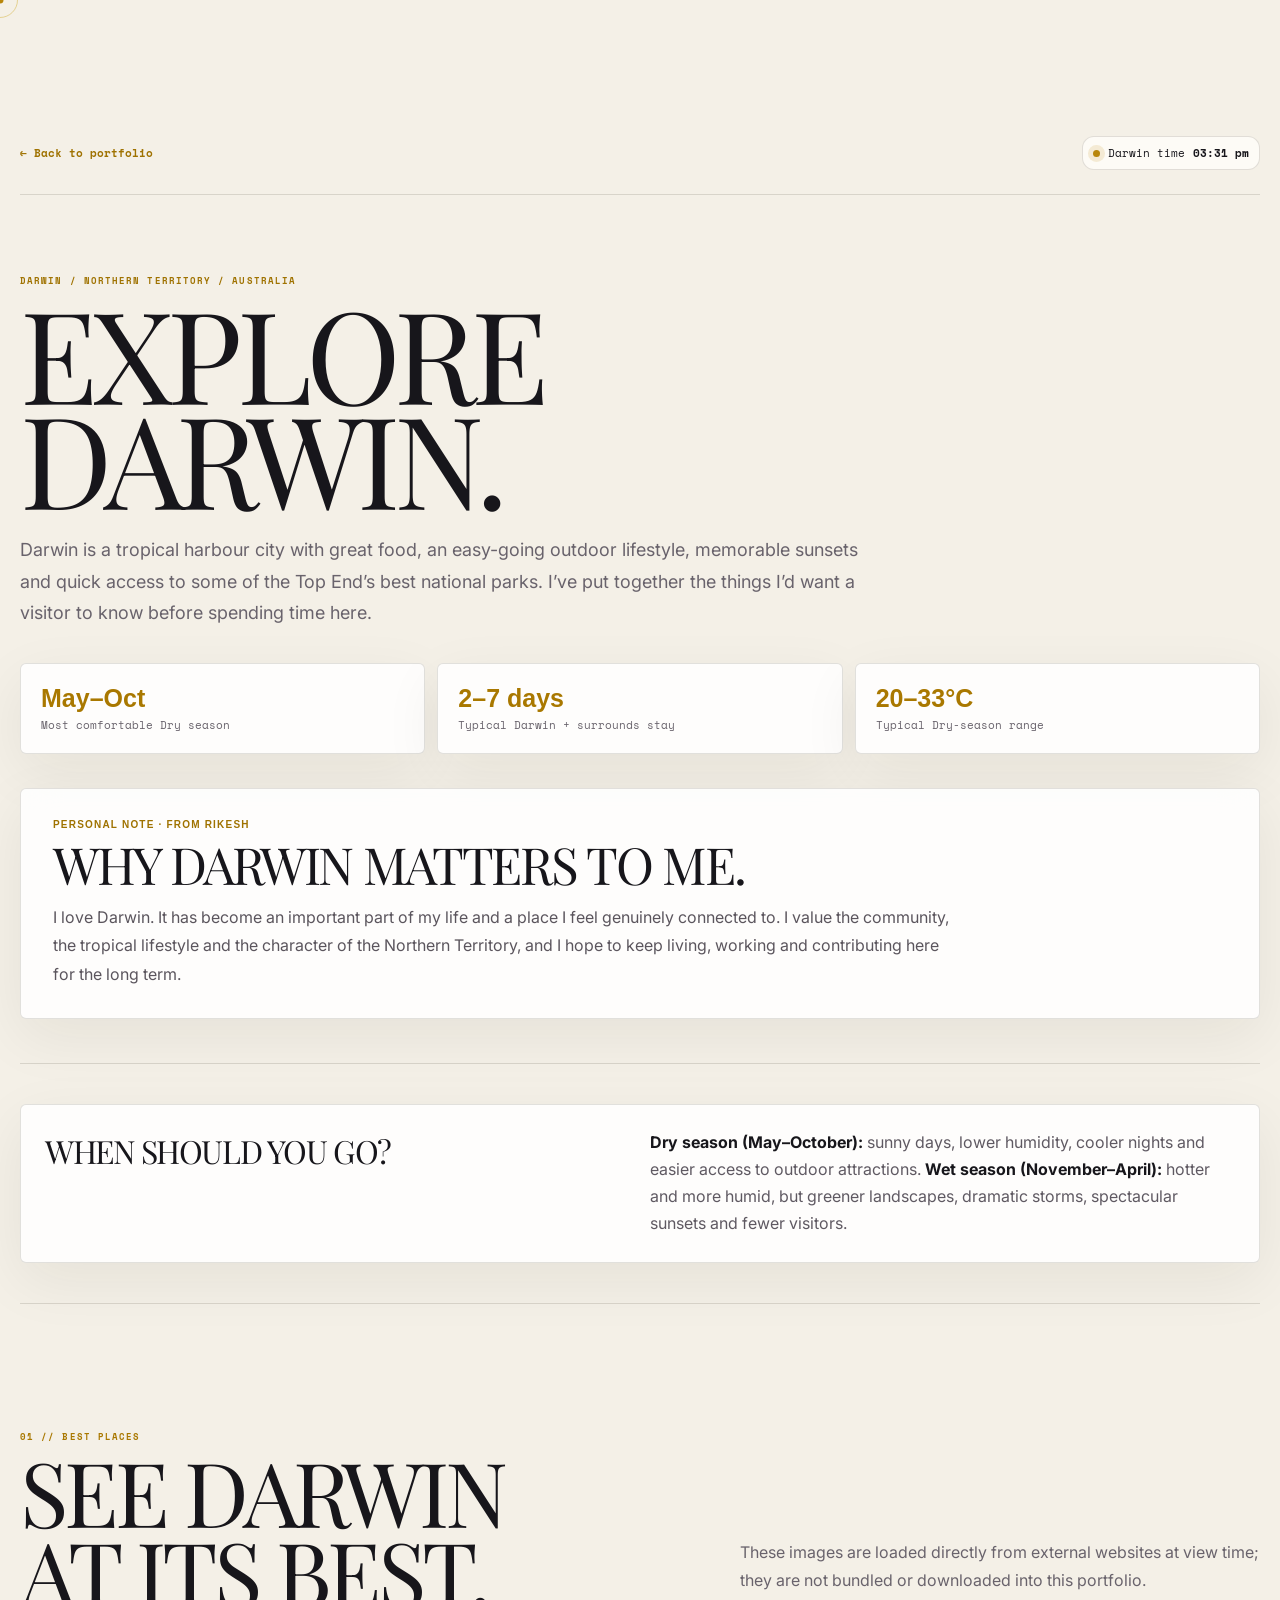
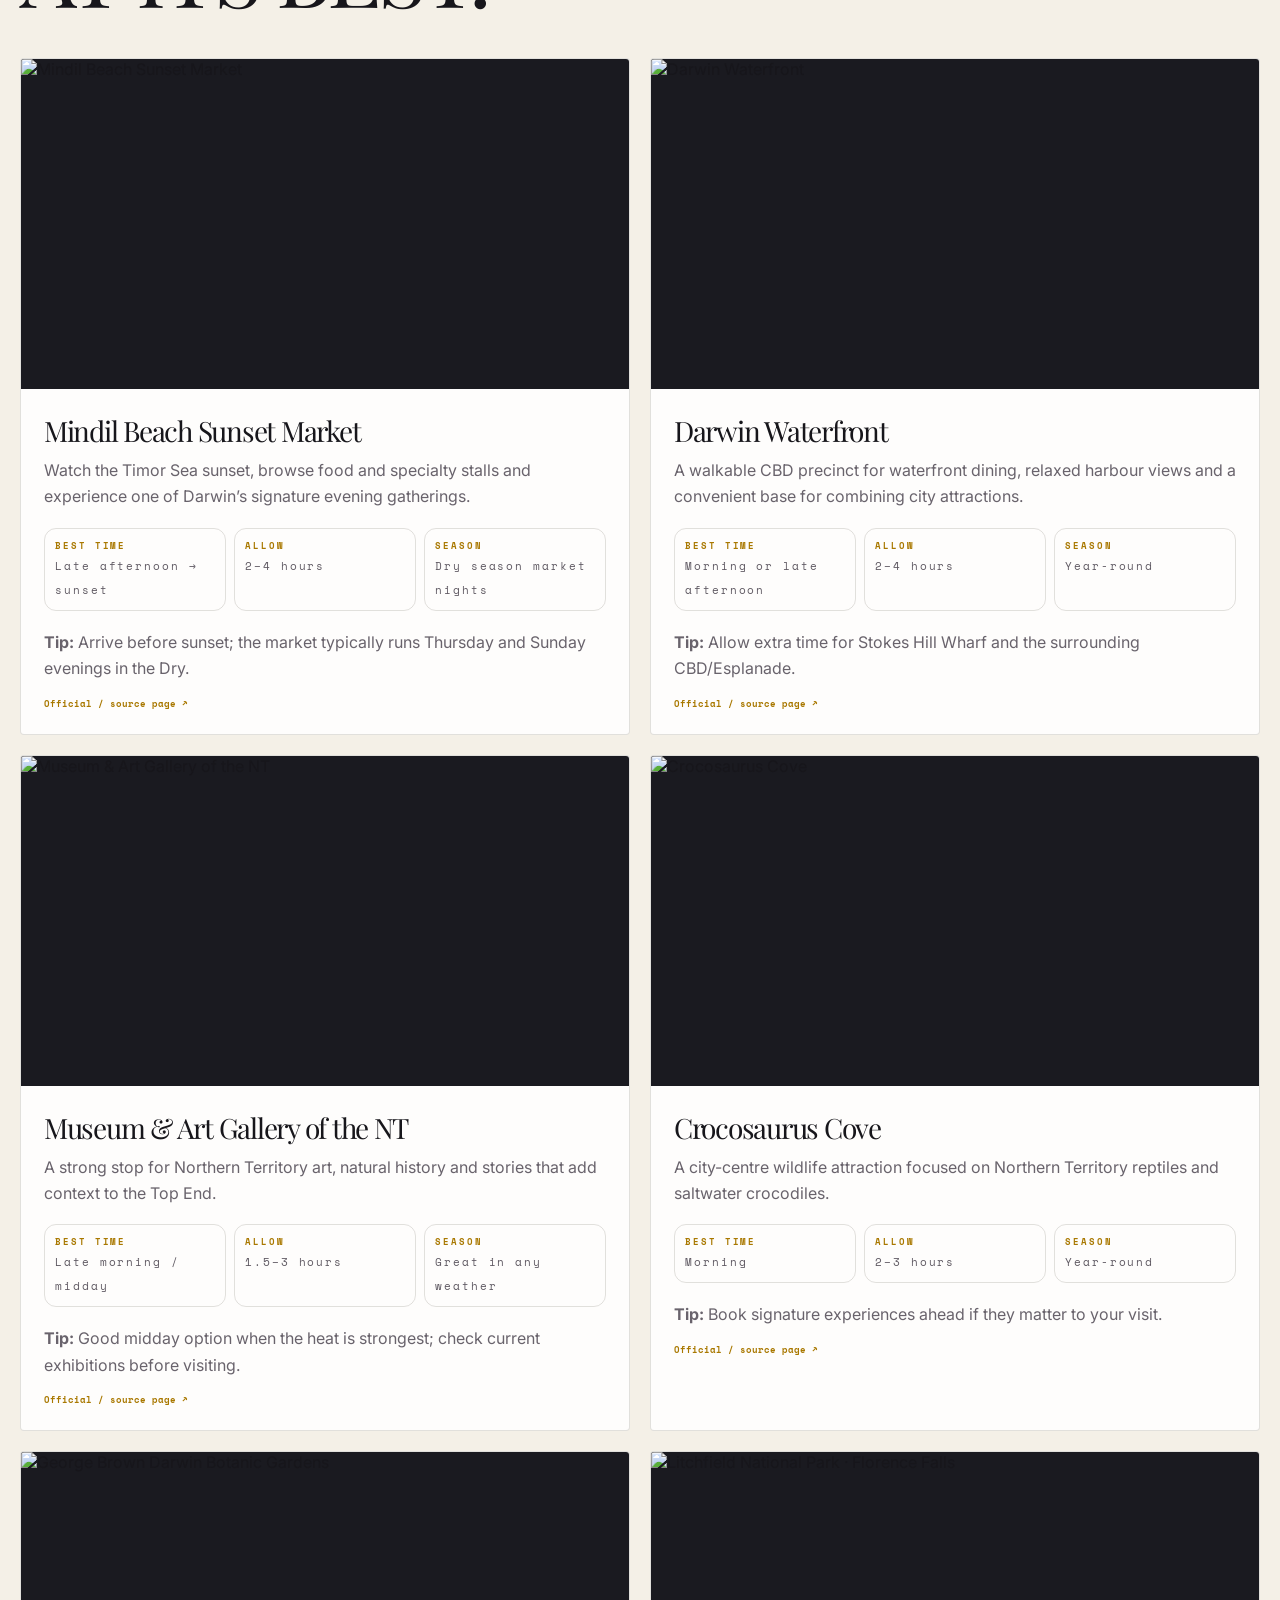
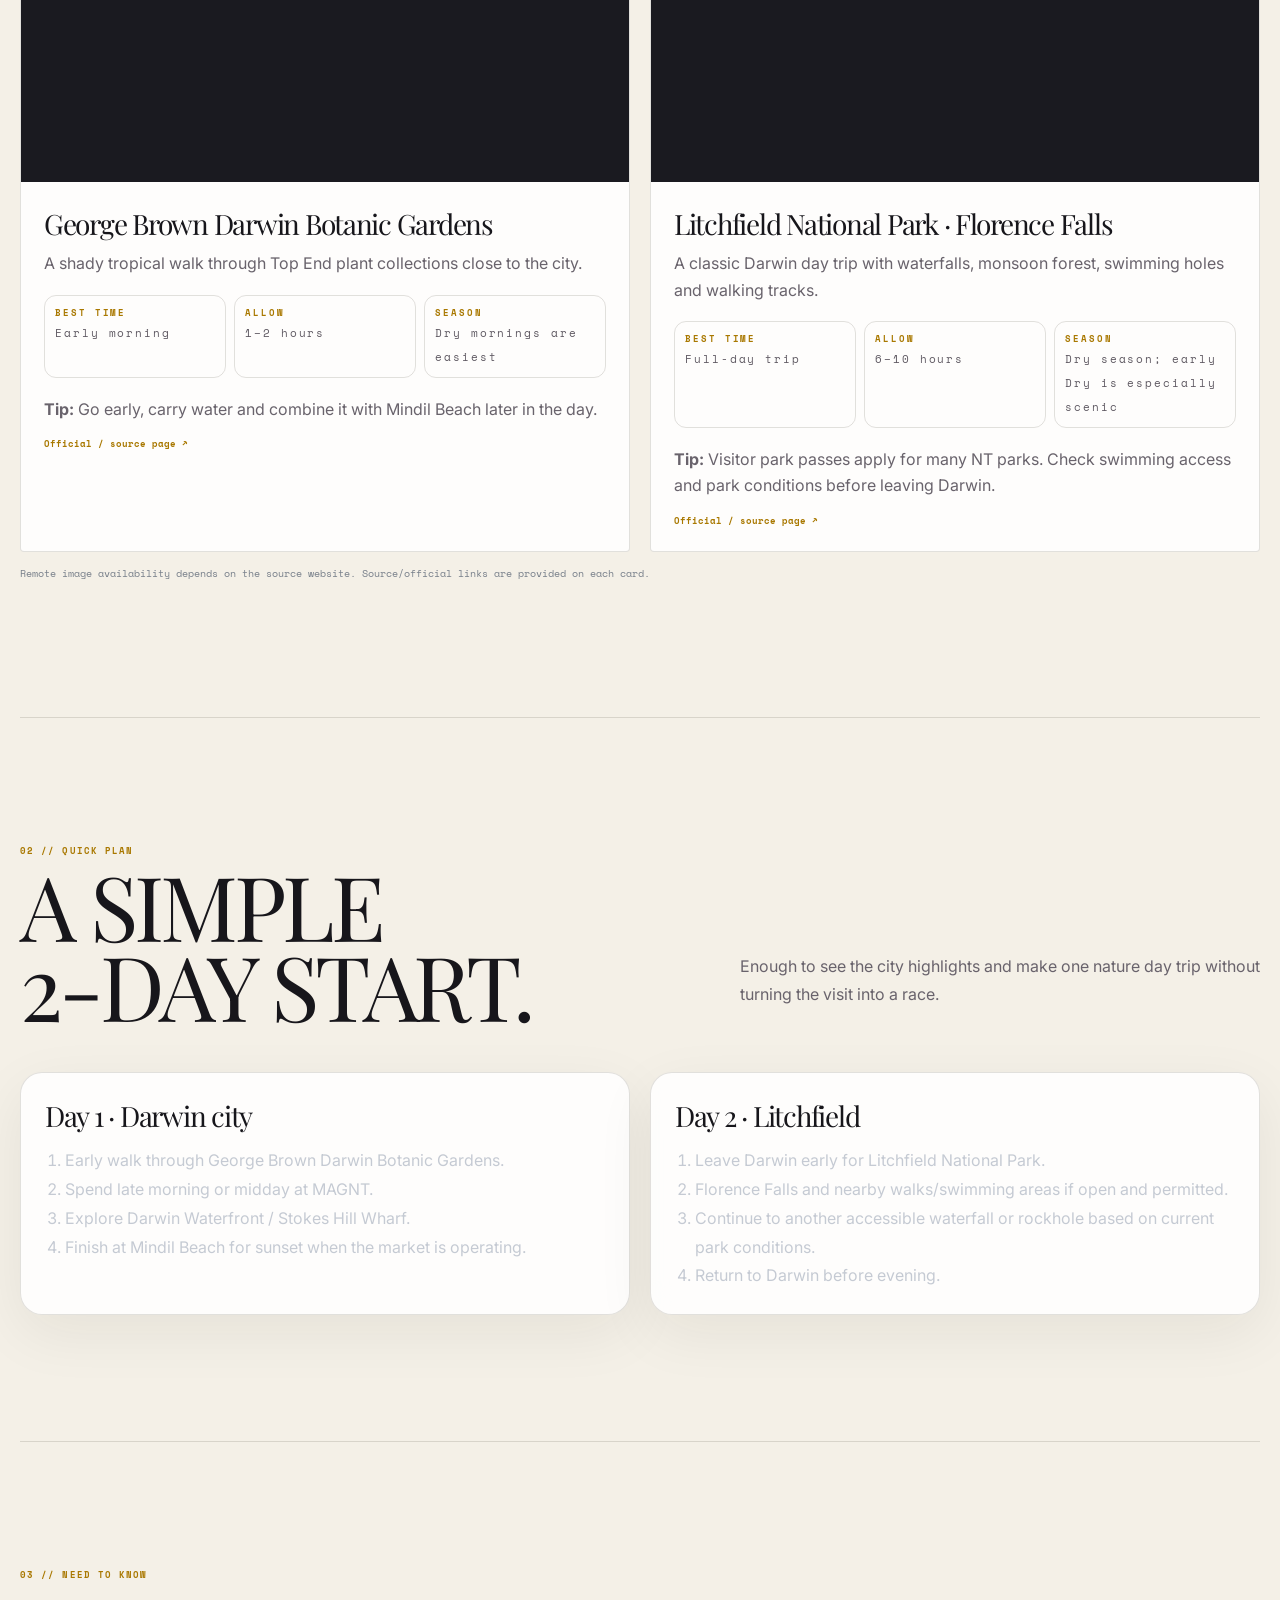
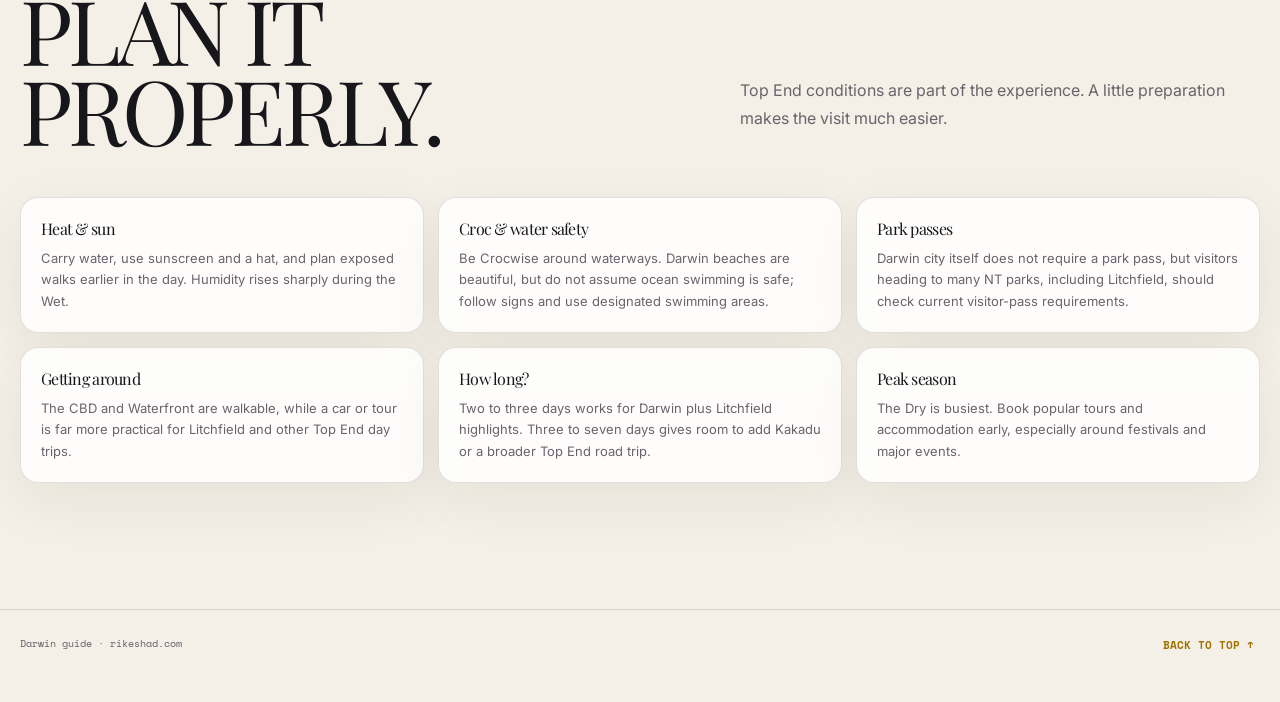
==== commit 5265ae85: "update the website" ====
--- a/darwin/index.html
+++ b/darwin/index.html
@@ -2,22 +2,31 @@
 
 <html lang="en">
 <head>
-<meta name="portfolio-build" content="v46-2026-10-25"/>
+<meta name="portfolio-build" content="v51-2026-10-27-reviewed"/>
 <meta charset="utf-8"/>
 <meta content="width=device-width,initial-scale=1" name="viewport"/>
 <title>
    Explore Darwin — Rikesh Adhikari
   </title>
-<meta content="A practical visual guide to visiting Darwin, Northern Territory." name="description"/>
+
 <script src="../theme-bootstrap.js"></script>
 <link href="https://fonts.googleapis.com" rel="preconnect"/>
 <link crossorigin="" href="https://fonts.gstatic.com" rel="preconnect"/>
 <link href="https://fonts.googleapis.com/css2?family=Instrument+Serif:ital@0;1&amp;family=Inter:wght@300;400;500;600&amp;family=Playfair+Display:ital,wght@0,400;0,500;0,600;1,400&amp;family=Space+Mono:wght@400;700&amp;display=swap" rel="stylesheet"/>
 <link href="../assets/favicon.svg" rel="icon">
-<link href="../styles.css" rel="stylesheet">
-</link></link><link rel="stylesheet" href="../responsive-cinematic.css?v=48"/>
+<link href="../styles.css?v=51" rel="stylesheet">
+<link rel="stylesheet" href="../responsive-cinematic.css?v=51"/>
+<meta name="description" content="Explore places to visit around Darwin, Northern Territory, and why this city is home.">
+<link rel="canonical" href="https://rikeshad.com/darwin/">
+<meta name="robots" content="index, follow">
+<meta property="og:type" content="website">
+<meta property="og:title" content="Explore Darwin — Rikesh Adhikari">
+<meta property="og:description" content="Explore places to visit around Darwin, Northern Territory, and why this city is home.">
+<meta property="og:url" content="https://rikeshad.com/darwin/">
+<meta name="twitter:card" content="summary">
+<noscript><style>.site-intro{display:none!important}.site-header{visibility:visible!important;opacity:1!important;pointer-events:auto!important}.story-copy.is-active .cinematic-line > span{opacity:1!important;transform:none!important;filter:none!important}</style></noscript>
 </head>
-<body>
+<body class="has-intro">
 <div class="site-intro" id="site-intro">
 <div class="intro-main">
 <div class="intro-copy">
@@ -59,35 +68,35 @@
 <div class="toast" id="toast">
 </div><header class="site-header">
 <div class="nav-shell glass">
-<a class="brand" href="../">
+<a class="brand" href="/">
 <span class="brand-mark">RA</span>
 <span class="brand-copy"><strong>RIKESH ADHIKARI</strong><small>Telecommunications Network Planner</small></span>
 </a>
 <nav aria-label="Primary" class="site-nav">
-<a class="nav-btn nav-link" href="../">Home</a>
-<a class="nav-btn nav-link" href="../#projects">Projects</a>
-<a class="nav-btn nav-link" href="../#tools">Tools</a>
-<a class="nav-btn nav-link" href="../#about">About</a>
-<a class="nav-btn nav-link active" href="./">Darwin</a>
+<a class="nav-btn nav-link" href="/">Home</a>
+<a class="nav-btn nav-link" href="/#projects">Projects</a>
+<a class="nav-btn nav-link" href="/#tools">Tools</a>
+<a class="nav-btn nav-link" href="/#about">About</a>
+<a class="nav-btn nav-link active" href="/darwin/">Darwin</a>
 </nav>
 <div class="nav-right nav-actions">
 <button aria-label="Switch colour mode" class="theme-toggle nav-theme-toggle" data-theme-toggle="" title="Switch colour mode" type="button">
 <span aria-hidden="true" class="theme-toggle-icon" data-theme-icon="">☾</span><span data-theme-label="">Night</span>
 </button>
-<a class="nav-contact" href="../#contact">Contact</a>
+<a class="nav-contact" href="/#contact">Contact</a>
 </div>
 <button aria-expanded="false" aria-label="Open navigation" class="menu-toggle" data-menu-toggle="" aria-controls="mobile-navigation" type="button">☰</button>
 </div>
 <div aria-label="Mobile navigation" class="mobile-menu glass" id="mobile-navigation">
-<a class="nav-btn nav-link" href="../">Home</a>
-<a class="nav-btn nav-link" href="../#projects">Projects</a>
-<a class="nav-btn nav-link" href="../#tools">Tools</a>
-<a class="nav-btn nav-link" href="../#about">About</a>
-<a class="nav-btn nav-link active" href="./">Darwin</a>
+<a class="nav-btn nav-link" href="/">Home</a>
+<a class="nav-btn nav-link" href="/#projects">Projects</a>
+<a class="nav-btn nav-link" href="/#tools">Tools</a>
+<a class="nav-btn nav-link" href="/#about">About</a>
+<a class="nav-btn nav-link active" href="/darwin/">Darwin</a>
 <button aria-label="Switch colour mode" class="theme-toggle theme-toggle-mobile" data-theme-toggle="" title="Switch colour mode" type="button">
 <span aria-hidden="true" class="theme-toggle-icon" data-theme-icon="">☾</span><span data-theme-label="">Night mode</span>
 </button>
-<a class="nav-contact mobile-contact" href="../#contact">Contact</a>
+<a class="nav-contact mobile-contact" href="/#contact">Contact</a>
 </div>
 <button aria-label="Close navigation" class="mobile-menu-backdrop" data-menu-backdrop="" tabindex="-1" type="button"></button>
 </header>
@@ -95,7 +104,7 @@
 <main class="subpage">
 <div class="container">
 <div class="subnav">
-<a class="back-home" href="../">
+<a class="back-home" href="/">
       ← Back to portfolio
      </a>
 <div class="subnav-actions">
--- a/styles.css
+++ b/styles.css
@@ -91,7 +91,7 @@
 }
 
 .eyebrow {
-  font:700 60px/1.25 'Space Mono',monospace;
+  font:700 12px/1.25 'Space Mono',monospace;
   letter-spacing:.12em;
   text-transform:uppercase;
   color:var(--gold2)
@@ -494,7 +494,7 @@
 
 .hero-sub {
   max-width:700px;
-  color:#adc2e4;
+  color:#c7ccd4;
   font-size:clamp(16px,1.15vw,19px);
   line-height:1.72
 }
--- a/responsive-cinematic.css
+++ b/responsive-cinematic.css
@@ -178,6 +178,19 @@
   backface-visibility: hidden;
   transform-origin: 50% 80%;
 }
+/* v50 — prevent the landing heading flashing fully formed before its reveal.
+   The intro sets .experience-ready only after it finishes. Without this
+   pre-reveal state, v49 paints the heading with opacity:1 first, then the
+   cinematic animation restarts at opacity:0 and draws the same text again. */
+body.has-intro:not(.experience-ready) .wave-story .story-copy.is-active .cinematic-line > span {
+  opacity: 0 !important;
+  transform: translate3d(0, .60em, 0) scale(.965) !important;
+  filter: blur(12px) !important;
+}
+body.has-intro:not(.experience-ready) .wave-story .story-copy.is-active .eyebrow {
+  opacity: 0 !important;
+}
+
 /* Each line forms in from depth with staggered focus/opacity, like a title sequence. */
 body.experience-ready .wave-story .story-copy.is-active .cinematic-line > span {
   animation: cinematicLineFormIn 970ms cubic-bezier(.16,1,.3,1) both !important;
@@ -400,3 +413,73 @@
   #hero-main .hero-title { font-size: clamp(43px, 13.6vw, 49px) !important; }
   #contact .contact-copy h2 { font-size: 27px !important; }
 }
+
+/* v49 — make the scroll story feel responsive from the first swipe.
+   The original 500vh duration kept chapter 001 unchanged for about an entire
+   viewport of travel. Shorten its runway, without removing the sticky scene. */
+.wave-story.story { height: 390vh !important; }
+@media (max-width: 760px) {
+  .wave-story.story { height: 340vh !important; }
+  .wave-story .story-progress { height: 3px !important; border-radius: 4px !important; }
+  .wave-story .story-progress-fill { border-radius: inherit !important; }
+}
+
+/* Gentle ongoing motion between chapter changes; does not override the
+   staggered cinematic animation on each text line. */
+.wave-story .story-copy.is-active h1,
+.wave-story .story-copy.is-active h2 {
+  transform: translateX(clamp(16px, 2.3vw, 34px))
+             translateY(var(--story-swipe-lift, 0px))
+             scale(var(--story-swipe-scale, 1)) !important;
+  transition: transform .12s linear !important;
+}
+@media (max-width: 760px) {
+  .wave-story .story-copy.is-active h1,
+  .wave-story .story-copy.is-active h2 {
+    transform: translateX(7px)
+               translateY(var(--story-swipe-lift, 0px))
+               scale(var(--story-swipe-scale, 1)) !important;
+  }
+}
+@media (prefers-reduced-motion: reduce) {
+  .wave-story .story-copy.is-active h1,
+  .wave-story .story-copy.is-active h2 {
+    transition: none !important;
+    transform: translateX(7px) !important;
+  }
+}
+
+/* v51: protect projects' mobile headings and cards from minimum-content overflow. */
+@media (max-width: 760px) {
+  .project-hero { grid-template-columns: minmax(0, 1fr) !important; min-width: 0; }
+  .project-hero > *, .project-hero-copy, .project-hero-copy > * { min-width: 0; max-width: 100%; }
+  .project-hero h1 { font-size: clamp(2.5rem, 12.6vw, 5.75rem) !important; line-height: .94 !important; overflow-wrap: anywhere; }
+  .project-actions { flex-wrap: wrap; }
+  .project-actions > * { max-width: 100%; }
+  .intro-copy { max-width: 100%; }
+}
+/* Prevent cover art/motion transforms from creating side scrolling. */
+html, body { max-width: 100%; }
+@media (prefers-reduced-motion: reduce) {
+  html { scroll-behavior: auto; }
+  .intro-star { animation: none !important; }
+}
+
+/* Mobile navigation: prevent background hero text from shining through controls. */
+@media (max-width: 1100px) {
+  .site-header .mobile-menu {
+    background: var(--panel-solid, #14141b) !important;
+    -webkit-backdrop-filter: none !important;
+    backdrop-filter: none !important;
+  }
+}
+
+/* v51: project hero artwork stays dark in both themes; keep its text legible. */
+html[data-theme="light"] .project-hero,
+html[data-theme="light"] .project-hero h1 { color: #fcfaf5 !important; }
+html[data-theme="light"] .project-hero-copy p,
+html[data-theme="light"] .project-hero .facts span { color: #e1e3e9 !important; }
+html[data-theme="light"] .project-hero .eyebrow { color: #f3da91 !important; }
+html[data-theme="light"] .project-hero .btn-glass { color: #fff !important; border-color: rgba(255,255,255,.5) !important; }
+
+.contact-delivery-note { font-size: .8rem; line-height: 1.5; color: var(--muted); margin: 10px 0 0; }
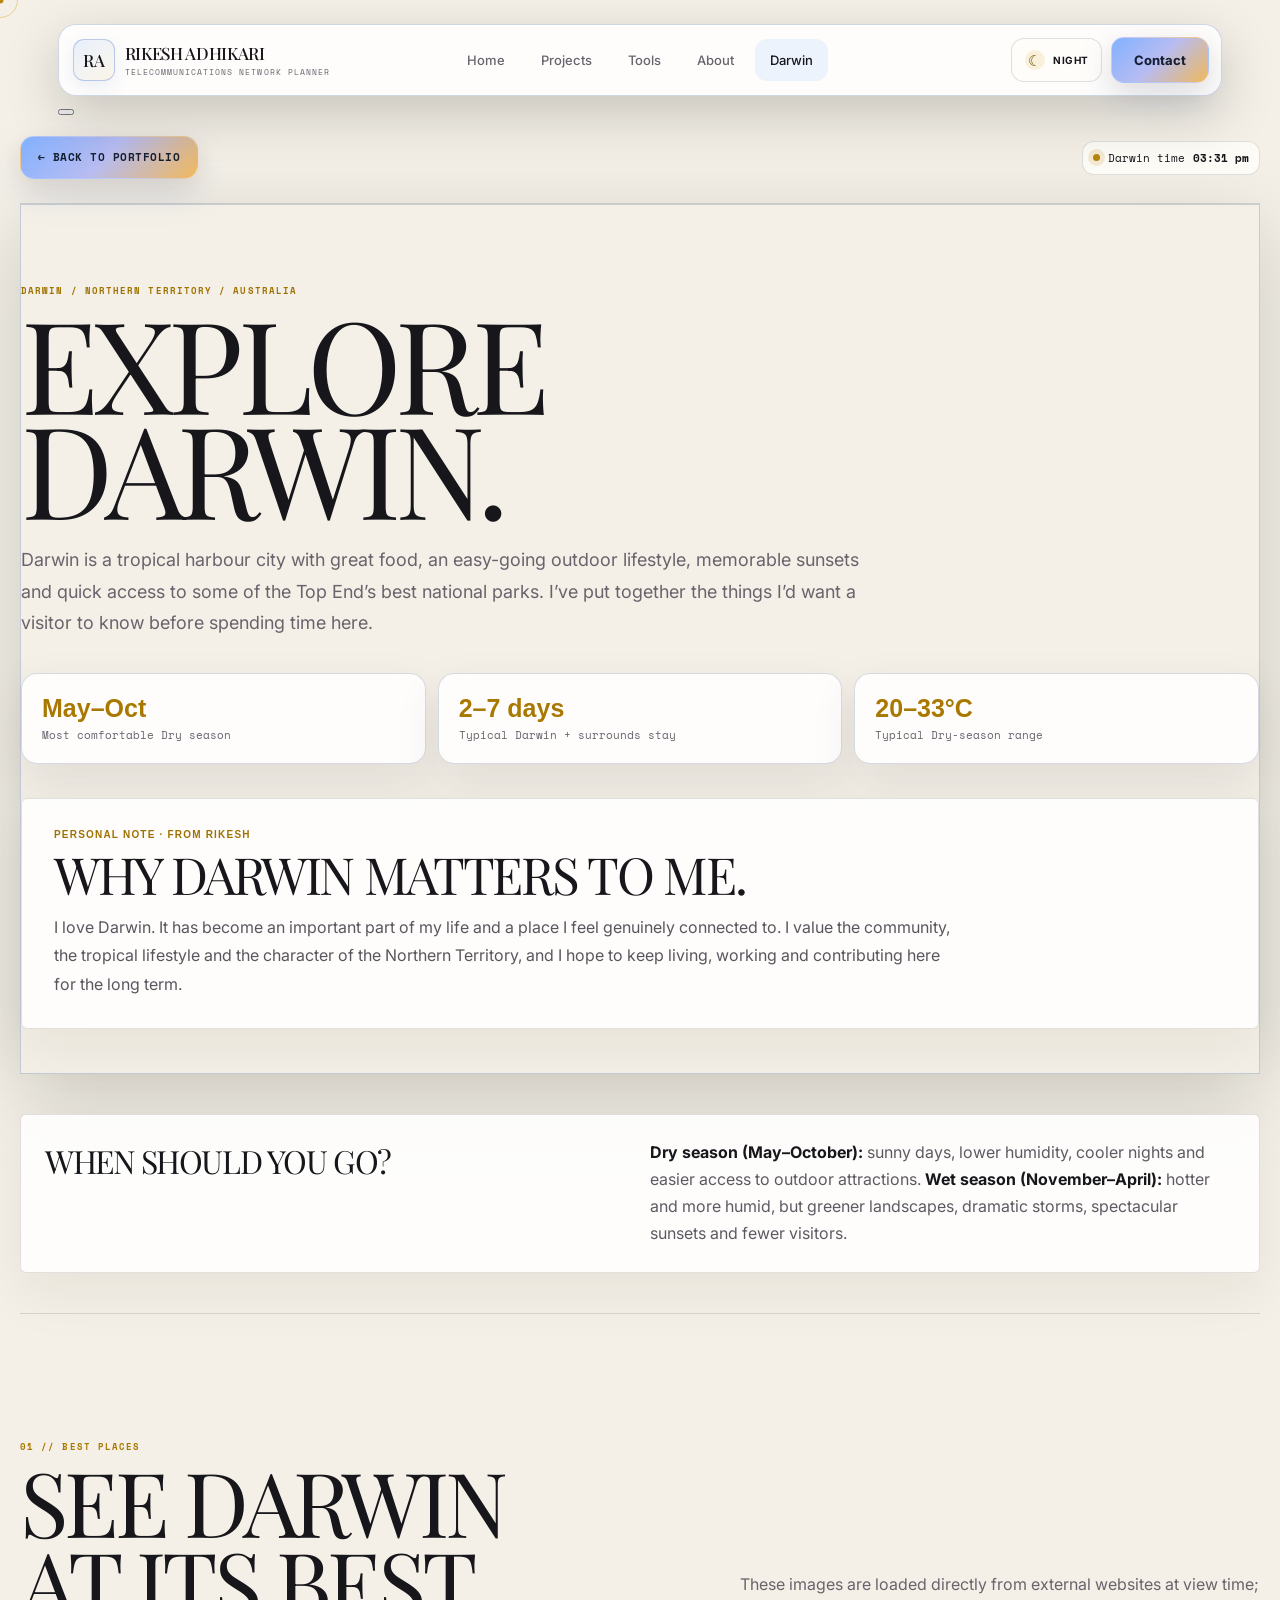
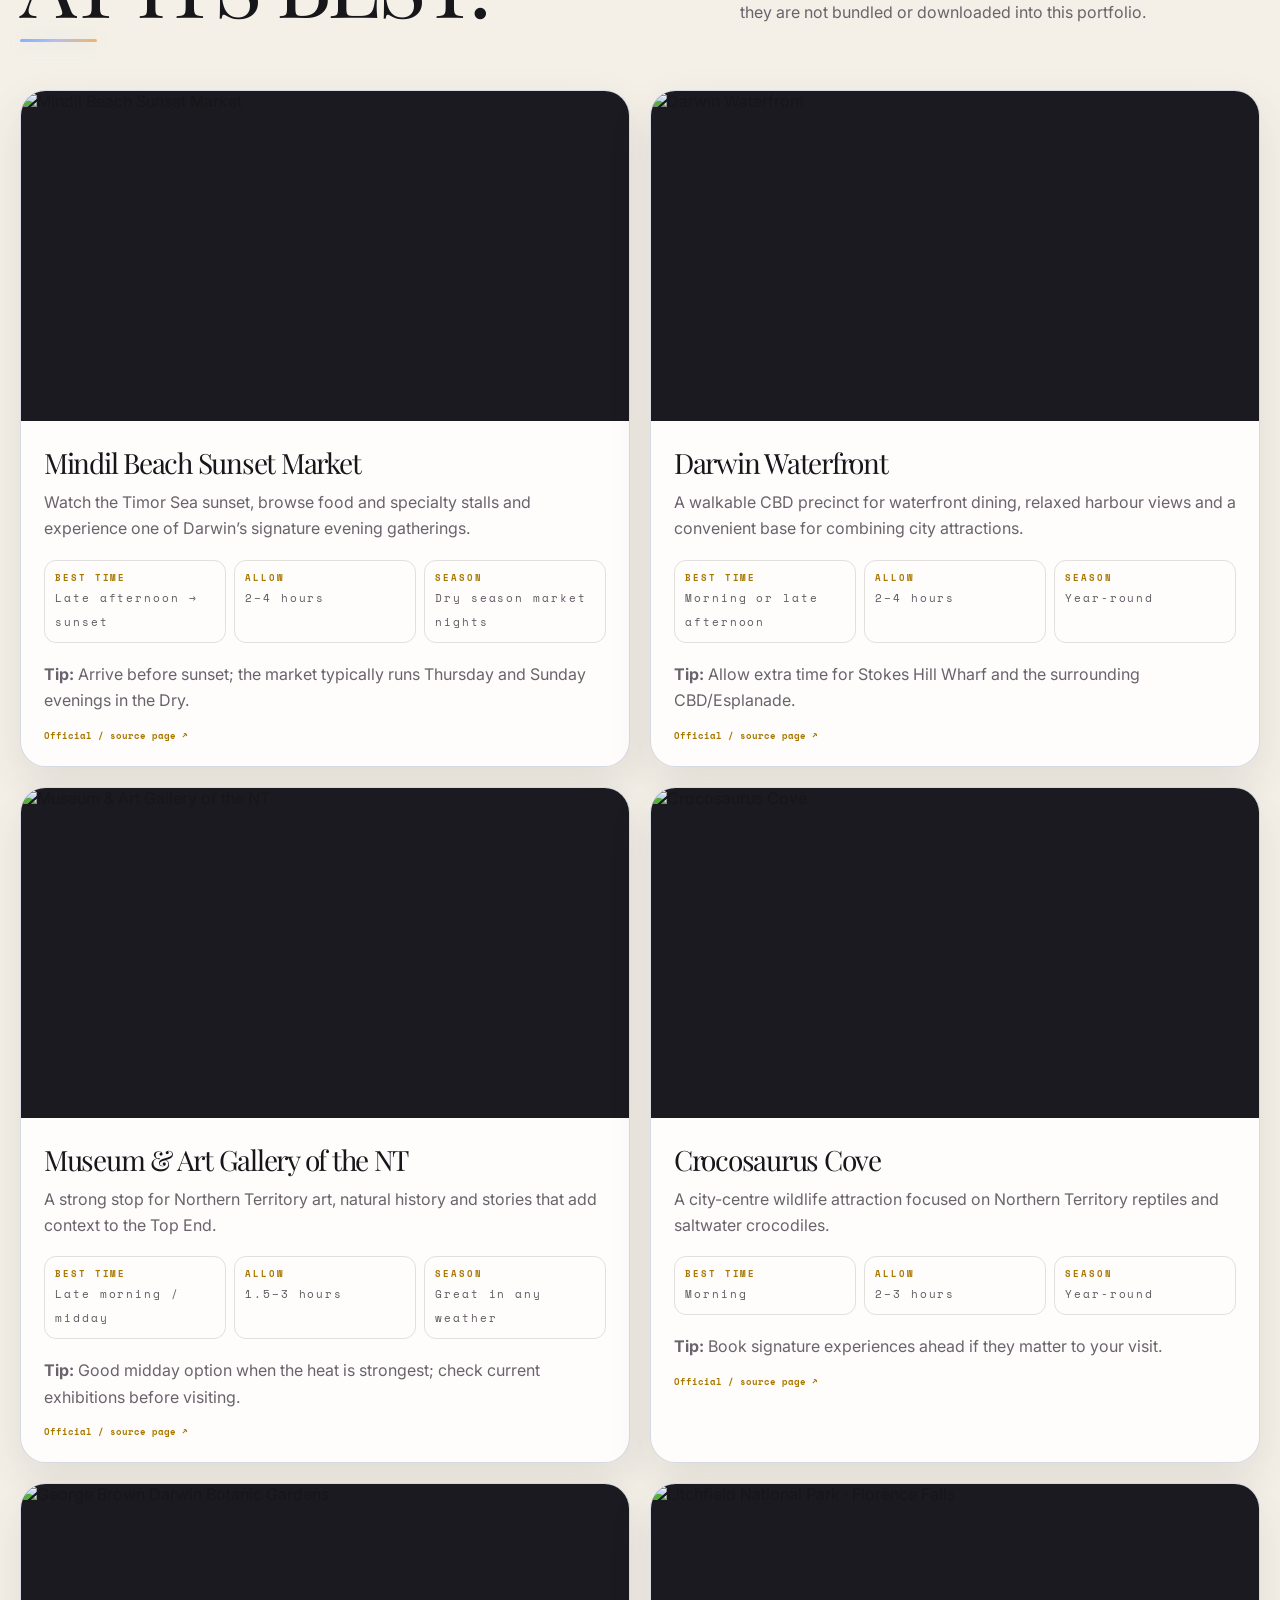
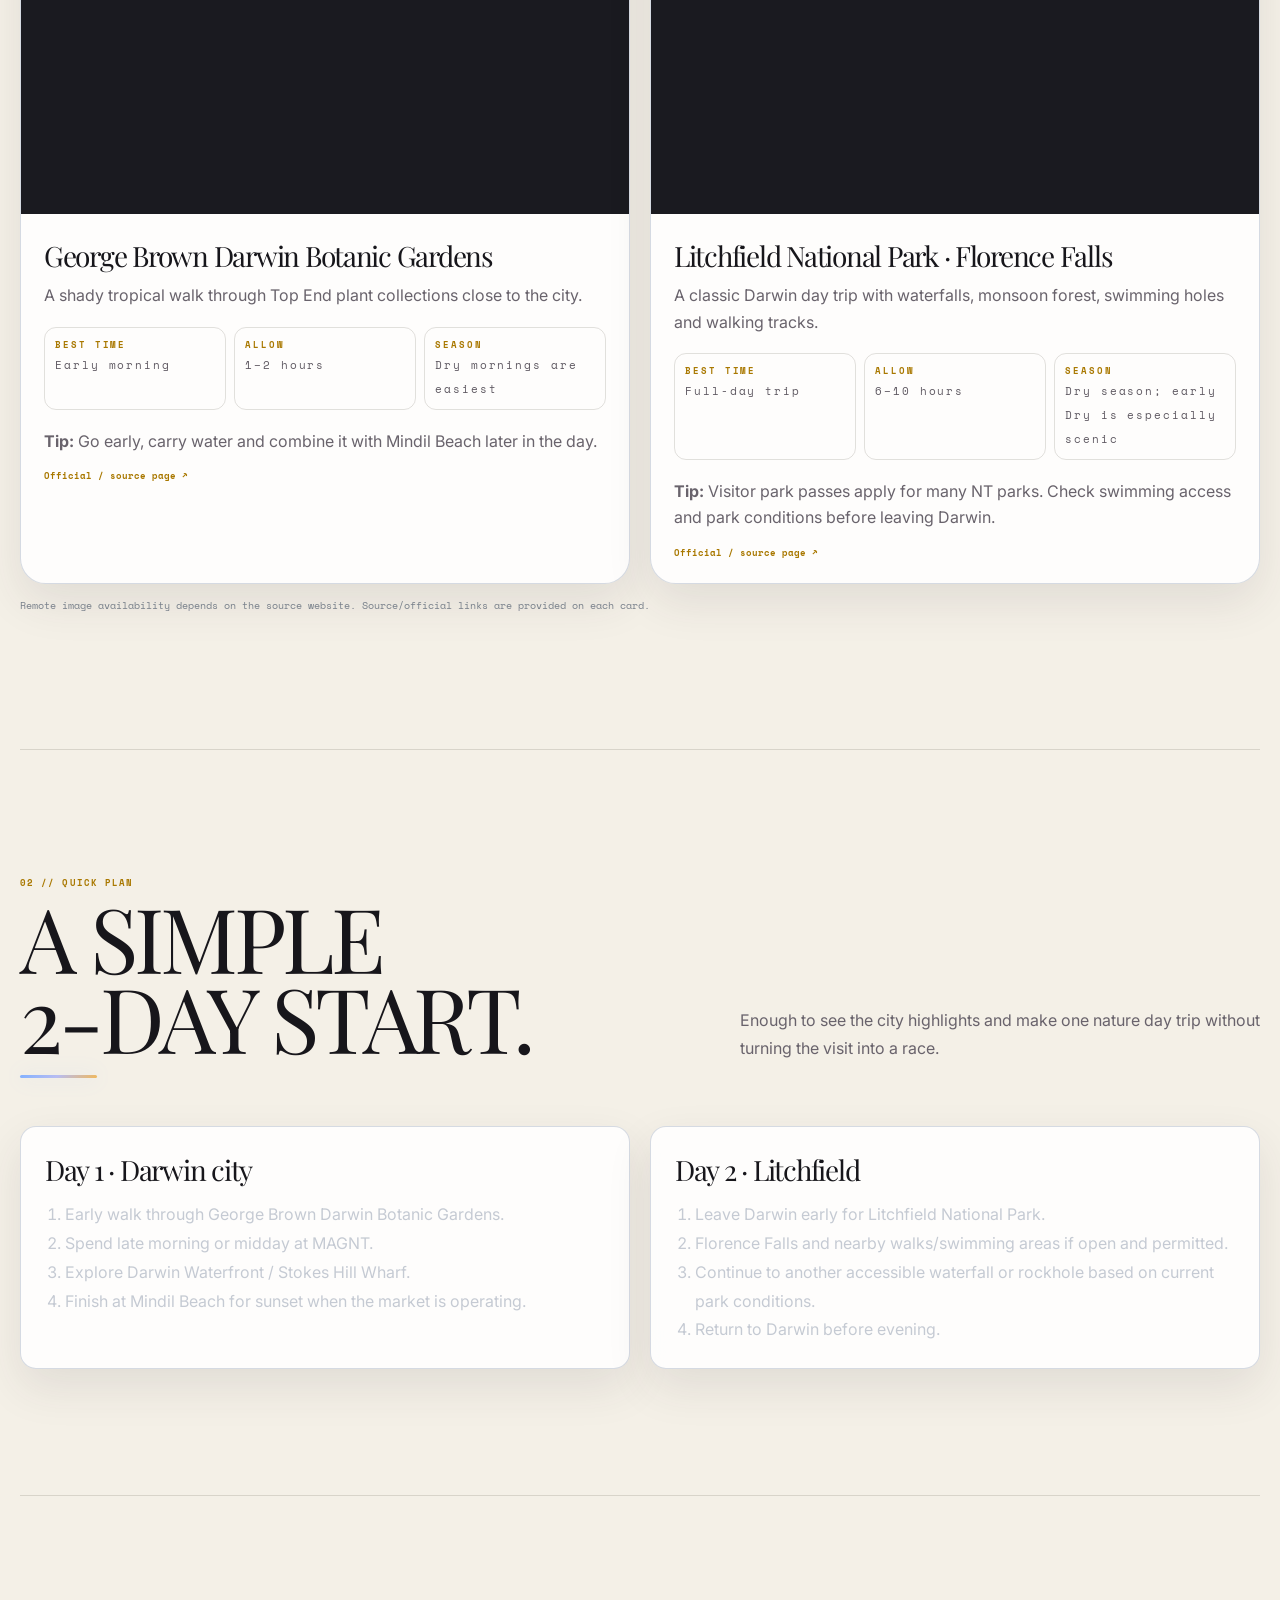
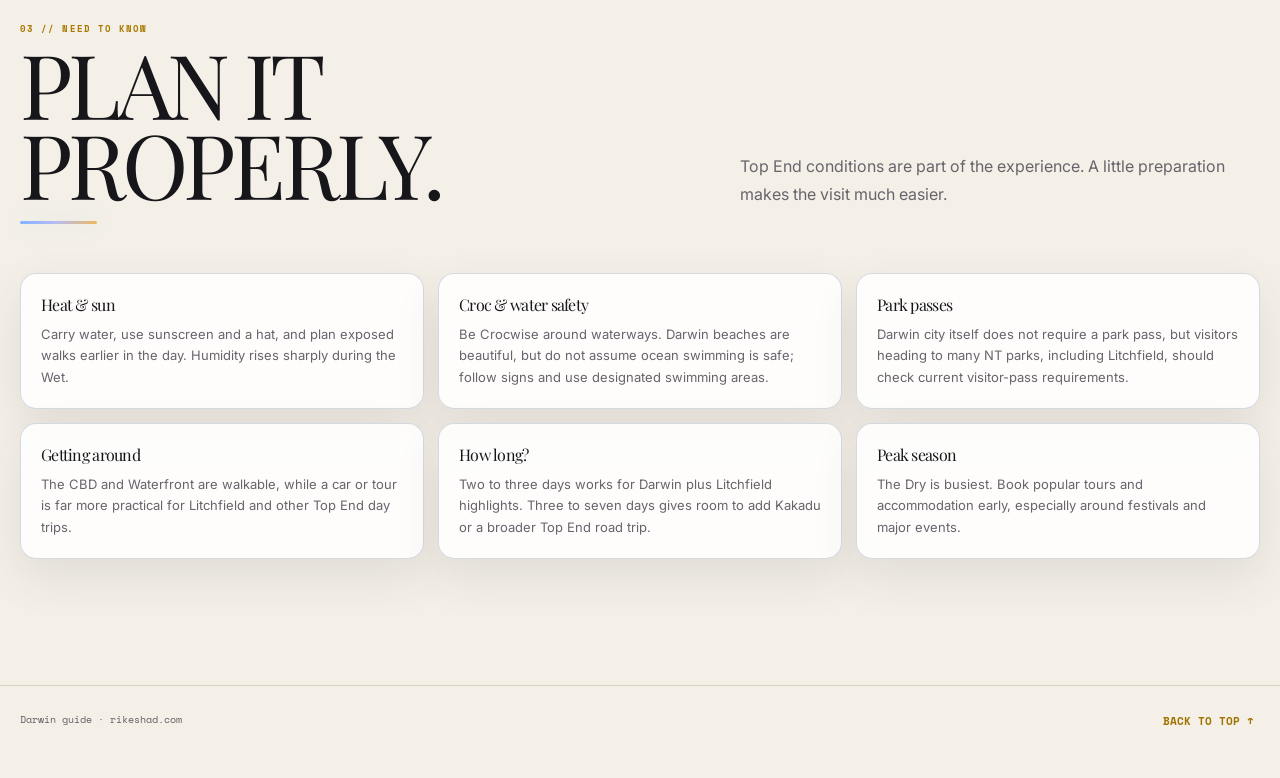
==== commit 3c7b458b: "Update" ====
--- a/darwin/index.html
+++ b/darwin/index.html
@@ -2,12 +2,10 @@
 
 <html lang="en">
 <head>
-<meta name="portfolio-build" content="v51-2026-10-27-reviewed"/>
+<meta name="portfolio-build" content="v52-2026-10-27-personal-seo"/>
 <meta charset="utf-8"/>
 <meta content="width=device-width,initial-scale=1" name="viewport"/>
-<title>
-   Explore Darwin — Rikesh Adhikari
-  </title>
+<title>Explore Darwin | Rikesh Adhikari</title>
 
 <script src="../theme-bootstrap.js"></script>
 <link href="https://fonts.googleapis.com" rel="preconnect"/>
@@ -16,15 +14,23 @@
 <link href="../assets/favicon.svg" rel="icon">
 <link href="../styles.css?v=51" rel="stylesheet">
 <link rel="stylesheet" href="../responsive-cinematic.css?v=51"/>
-<meta name="description" content="Explore places to visit around Darwin, Northern Territory, and why this city is home.">
+<meta name="description" content="Explore Darwin, Northern Territory, through Rikesh Adhikari’s personal guide to places, local attractions, travel ideas and Top End experiences.">
 <link rel="canonical" href="https://rikeshad.com/darwin/">
 <meta name="robots" content="index, follow">
 <meta property="og:type" content="website">
-<meta property="og:title" content="Explore Darwin — Rikesh Adhikari">
-<meta property="og:description" content="Explore places to visit around Darwin, Northern Territory, and why this city is home.">
+<meta property="og:title" content="Explore Darwin | Rikesh Adhikari">
+<meta property="og:description" content="Explore Darwin, Northern Territory, through Rikesh Adhikari’s personal guide to places, local attractions, travel ideas and Top End experiences.">
 <meta property="og:url" content="https://rikeshad.com/darwin/">
 <meta name="twitter:card" content="summary">
+<meta property="og:site_name" content="Rikesh Adhikari">
+<meta property="og:locale" content="en_AU">
+<meta property="og:image" content="https://rikeshad.com/assets/images/home/rikesh-home.jpg">
+<meta property="og:image:alt" content="Explore Darwin | Rikesh Adhikari">
+<meta name="twitter:title" content="Explore Darwin | Rikesh Adhikari">
+<meta name="twitter:description" content="Explore Darwin, Northern Territory, through Rikesh Adhikari’s personal guide to places, local attractions, travel ideas and Top End experiences.">
+
 <noscript><style>.site-intro{display:none!important}.site-header{visibility:visible!important;opacity:1!important;pointer-events:auto!important}.story-copy.is-active .cinematic-line > span{opacity:1!important;transform:none!important;filter:none!important}</style></noscript>
+<link rel="stylesheet" href="../visual-polish.css?v=53"/>
 </head>
 <body class="has-intro">
 <div class="site-intro" id="site-intro">
--- a/responsive-cinematic.css
+++ b/responsive-cinematic.css
@@ -1,6 +1,6 @@
-/* v46: responsive navigation and cinematic front-layer headings. */
-
-/* Keep all header controls inside the actual viewport, at normal browser zoom. */
+
+
+
 .site-header {
   z-index: 12000 !important;
 }
@@ -98,7 +98,7 @@
     visibility: visible !important;
     pointer-events: auto !important;
   }
-  /* Exact-waves.css hid the only colour-mode control in the open mobile menu. */
+  
   .site-header .mobile-menu .theme-toggle-mobile {
     display: flex !important;
     align-items: center !important;
@@ -127,7 +127,7 @@
   .site-header .mobile-menu { left: 8px !important; right: 8px !important; }
 }
 
-/* The 3D canvases and veils must never paint over the story typography. */
+
 #waveCanvas, .bg-canvas, .cosmic-veil, .ambient { pointer-events: none !important; }
 .wave-story .story-sticky,
 .wave-story .wave-story-sticky { isolation: isolate !important; z-index: 7000 !important; }
@@ -140,7 +140,7 @@
   z-index: 101 !important;
   filter: none !important;
   overflow: visible !important;
-  /* Animate the text itself, not the whole layout box. */
+  
   transform: none !important;
   transition: opacity .23s ease, visibility 0s linear .23s !important;
 }
@@ -178,10 +178,7 @@
   backface-visibility: hidden;
   transform-origin: 50% 80%;
 }
-/* v50 — prevent the landing heading flashing fully formed before its reveal.
-   The intro sets .experience-ready only after it finishes. Without this
-   pre-reveal state, v49 paints the heading with opacity:1 first, then the
-   cinematic animation restarts at opacity:0 and draws the same text again. */
+
 body.has-intro:not(.experience-ready) .wave-story .story-copy.is-active .cinematic-line > span {
   opacity: 0 !important;
   transform: translate3d(0, .60em, 0) scale(.965) !important;
@@ -191,7 +188,7 @@
   opacity: 0 !important;
 }
 
-/* Each line forms in from depth with staggered focus/opacity, like a title sequence. */
+
 body.experience-ready .wave-story .story-copy.is-active .cinematic-line > span {
   animation: cinematicLineFormIn 970ms cubic-bezier(.16,1,.3,1) both !important;
   animation-delay: calc(95ms + var(--line-index, 0) * 145ms) !important;
@@ -205,7 +202,7 @@
   45%  { opacity: .7; filter: blur(3px); }
   100% { opacity: 1; transform: translate3d(0, 0, 0) scale(1); filter: blur(0); }
 }
-/* Keep the eyebrow legible and ahead of the graphical effect too. */
+
 .wave-story .story-copy .eyebrow { position: relative !important; z-index: 103 !important; }
 @media (max-width: 1100px) {
   .wave-story .story-copy h1,
@@ -248,9 +245,7 @@
   .site-header .mobile-menu { transition-duration: 0s !important; }
 }
 
-/* Important: the homepage inherited the unrelated two-column .story grid.
-   At desktop widths this restricted the entire scroll narrative to ~1/3 of
-   the viewport and pushed its headings off the left edge. */
+
 .wave-story.story {
   display: block !important;
   padding: 0 !important;
@@ -267,11 +262,11 @@
   padding: 0 !important;
   margin: 0 !important;
 }
-/* Do not let oversized decorative elements change mobile viewport width. */
+
 html { overflow-x: clip; }
 body { overflow-x: clip; }
 
-/* A compact dropdown on tablets; full-width only on narrow phones. */
+
 @media (min-width: 761px) and (max-width: 1100px) {
   .site-header .mobile-menu {
     left: auto !important;
@@ -280,7 +275,7 @@
   }
 }
 
-/* A leaving chapter must not sit on top of the incoming title sequence. */
+
 .wave-story .story-copy:not(.is-active) {
   opacity: 0 !important;
   visibility: hidden !important;
@@ -291,8 +286,7 @@
   visibility: visible !important;
 }
 
-/* Keep a compact colour-mode switch beside the hamburger itself. The desktop
-   Contact action is moved into the dropdown so neither control gets pushed out. */
+
 @media (max-width: 1100px) {
   .site-header .nav-actions.nav-right {
     display: flex !important;
@@ -322,8 +316,7 @@
 }
 
 
-/* v47: welcome screen must be truly full-screen and navigation-free.
-   v46 raised the header to z-index 12000 over the intro's 10000. */
+
 body.has-intro:not(.experience-ready) .site-header {
   opacity: 0 !important;
   visibility: hidden !important;
@@ -333,19 +326,16 @@
 body.has-intro.experience-ready .site-header {
   opacity: 1 !important;
   visibility: visible !important;
-  /* The nav shell retains pointer-events:auto for its controls. */
+  
   transition: opacity .4s ease !important;
 }
 .site-intro {
   z-index: 20000 !important;
 }
 
-/* v48 — prevent narrow screens from inheriting desktop display type sizes.
-   The previous 19vw/14vw rules and min-content grid sizing pushed real text,
-   email actions and contact inputs beyond the visible phone viewport. */
+
 @media (max-width: 760px) {
-  /* Keep layout tracks shrinkable, instead of allowing a long heading to
-     determine the minimum width of the entire contact area. */
+  
   #hero-main,
   #hero-main .hero-left,
   #contact,
@@ -414,9 +404,7 @@
   #contact .contact-copy h2 { font-size: 27px !important; }
 }
 
-/* v49 — make the scroll story feel responsive from the first swipe.
-   The original 500vh duration kept chapter 001 unchanged for about an entire
-   viewport of travel. Shorten its runway, without removing the sticky scene. */
+
 .wave-story.story { height: 390vh !important; }
 @media (max-width: 760px) {
   .wave-story.story { height: 340vh !important; }
@@ -424,8 +412,7 @@
   .wave-story .story-progress-fill { border-radius: inherit !important; }
 }
 
-/* Gentle ongoing motion between chapter changes; does not override the
-   staggered cinematic animation on each text line. */
+
 .wave-story .story-copy.is-active h1,
 .wave-story .story-copy.is-active h2 {
   transform: translateX(clamp(16px, 2.3vw, 34px))
@@ -449,7 +436,7 @@
   }
 }
 
-/* v51: protect projects' mobile headings and cards from minimum-content overflow. */
+
 @media (max-width: 760px) {
   .project-hero { grid-template-columns: minmax(0, 1fr) !important; min-width: 0; }
   .project-hero > *, .project-hero-copy, .project-hero-copy > * { min-width: 0; max-width: 100%; }
@@ -458,14 +445,14 @@
   .project-actions > * { max-width: 100%; }
   .intro-copy { max-width: 100%; }
 }
-/* Prevent cover art/motion transforms from creating side scrolling. */
+
 html, body { max-width: 100%; }
 @media (prefers-reduced-motion: reduce) {
   html { scroll-behavior: auto; }
   .intro-star { animation: none !important; }
 }
 
-/* Mobile navigation: prevent background hero text from shining through controls. */
+
 @media (max-width: 1100px) {
   .site-header .mobile-menu {
     background: var(--panel-solid, #14141b) !important;
@@ -474,7 +461,7 @@
   }
 }
 
-/* v51: project hero artwork stays dark in both themes; keep its text legible. */
+
 html[data-theme="light"] .project-hero,
 html[data-theme="light"] .project-hero h1 { color: #fcfaf5 !important; }
 html[data-theme="light"] .project-hero-copy p,
@@ -483,3 +470,5 @@
 html[data-theme="light"] .project-hero .btn-glass { color: #fff !important; border-color: rgba(255,255,255,.5) !important; }
 
 .contact-delivery-note { font-size: .8rem; line-height: 1.5; color: var(--muted); margin: 10px 0 0; }
+
+@media (max-width:1100px){.site-header .mobile-menu.open{background:var(--panel-solid,#11151e)!important;backdrop-filter:none!important;-webkit-backdrop-filter:none!important;box-shadow:0 26px 65px rgba(0,0,0,.48)!important;}}
--- a/visual-polish.css
+++ b/visual-polish.css
@@ -0,0 +1,247 @@
+
+:root {
+  --blue: #87b4ff;
+  --amber: #f5be72;
+  --accent-ink: #111926;
+  --accent-gradient: linear-gradient(135deg, var(--blue) 0%, #b7bcf2 48%, var(--amber) 100%);
+  --accent-glow: 0 14px 35px rgba(77, 111, 191, .18), 0 6px 20px rgba(222, 148, 48, .12);
+  --surface-highlight: rgba(255, 255, 255, .07);
+  --card-depth: 0 18px 52px rgba(0, 0, 0, .23);
+  --focus-ring: #87b4ff;
+}
+
+html[data-theme="dark"] {
+  --blue: #87b4ff;
+  --amber: #f5be72;
+}
+
+html[data-theme="light"] {
+  --blue: #82b1ff;
+  --amber: #f0b85c;
+  --accent-ink: #152034;
+  --surface-highlight: rgba(255,255,255,.88);
+  --card-depth: 0 18px 45px rgba(54, 48, 54, .10);
+  --focus-ring: #2557be;
+}
+
+
+.nav-shell.glass {
+  border: 1px solid color-mix(in srgb, var(--blue) 18%, var(--line)) !important;
+  box-shadow: 0 18px 55px rgba(0,0,0,.19), 0 1px 0 var(--surface-highlight) inset !important;
+  backdrop-filter: blur(24px) saturate(1.18);
+  -webkit-backdrop-filter: blur(24px) saturate(1.18);
+}
+.brand-mark {
+  border-color: color-mix(in srgb, var(--blue) 35%, var(--line)) !important;
+  background: linear-gradient(145deg, color-mix(in srgb, var(--blue) 18%, transparent), color-mix(in srgb, var(--amber) 13%, transparent)) !important;
+  box-shadow: inset 0 1px 0 rgba(255,255,255,.14), 0 6px 18px rgba(73,103,180,.10);
+  color: var(--text) !important;
+}
+.nav-btn.active,
+.nav-btn:hover,
+.nav-link.active,
+.nav-link:hover {
+  background: color-mix(in srgb, var(--blue) 14%, transparent) !important;
+  color: var(--text) !important;
+}
+
+
+.back-home,
+.darwin-button,
+.btn-gold,
+.nav-contact,
+.copy-btn,
+.send-btn {
+  background: var(--accent-gradient) !important;
+  color: var(--accent-ink) !important;
+  border: 1px solid rgba(255,255,255,.20) !important;
+  box-shadow: var(--accent-glow) !important;
+  font-weight: 750 !important;
+  text-decoration: none !important;
+  transition: transform .27s cubic-bezier(.16,1,.3,1), box-shadow .27s ease, filter .27s ease !important;
+}
+.back-home {
+  display: inline-flex !important;
+  align-items: center;
+  justify-content: center;
+  min-height: 43px;
+  gap: 8px;
+  padding: 11px 17px !important;
+  border-radius: 14px !important;
+  font: 700 11px/1.2 'Space Mono', monospace !important;
+  letter-spacing: .045em;
+  text-transform: uppercase;
+  white-space: nowrap;
+}
+.nav-contact { border-radius: 13px !important; }
+.darwin-button { border-radius: 14px !important; }
+.btn { min-height: 44px; justify-content: center; }
+.btn-gold, .copy-btn, .send-btn { border-radius: 13px !important; }
+.back-home:hover,
+.darwin-button:hover,
+.btn-gold:hover,
+.nav-contact:hover,
+.copy-btn:hover,
+.send-btn:hover {
+  filter: saturate(1.16) brightness(1.04);
+  transform: translateY(-3px) !important;
+  box-shadow: 0 20px 44px rgba(69,102,181,.23), 0 9px 24px rgba(230,146,40,.17) !important;
+}
+.back-home:active,
+.darwin-button:active,
+.btn-gold:active,
+.nav-contact:active,
+.copy-btn:active,
+.send-btn:active { transform: translateY(0) scale(.985) !important; }
+.btn-glass {
+  border: 1px solid color-mix(in srgb, var(--blue) 25%, var(--line)) !important;
+  box-shadow: inset 0 1px rgba(255,255,255,.06) !important;
+}
+.btn-glass:hover { border-color: var(--blue) !important; }
+
+
+.section-head h2,
+.contact-copy h2,
+.gallery-header h2 { text-wrap: balance; }
+.section-head .section-index,
+.section-index,
+.work-num,
+.gallery-header .eyebrow,
+.project-hero .eyebrow,
+.eyebrow {
+  color: var(--gold2);
+}
+.section-head h2::after,
+.gallery-header h2::after {
+  content: '';
+  display: block;
+  width: clamp(46px, 6vw, 80px);
+  height: 3px;
+  margin-top: 19px;
+  border-radius: 20px;
+  background: var(--accent-gradient);
+  box-shadow: 0 0 20px color-mix(in srgb, var(--blue) 24%, transparent);
+}
+
+
+.work-card,
+.tool-card,
+.skill-card,
+.identity-card,
+.contact-form,
+.place-card,
+.practical-card,
+.day-card,
+.darwin-stat {
+  border: 1px solid color-mix(in srgb, var(--blue) 13%, var(--line)) !important;
+  box-shadow: var(--card-depth) !important;
+  transition: transform .36s cubic-bezier(.16,1,.3,1), border-color .30s ease, box-shadow .36s ease !important;
+}
+.work-card,
+.tool-card,
+.contact-form,
+.place-card { border-radius: clamp(18px, 2vw, 27px) !important; }
+.skill-card,
+.identity-card,
+.practical-card,
+.day-card,
+.darwin-stat { border-radius: 16px !important; }
+.work-card:hover,
+.tool-card:hover,
+.place-card:hover,
+.practical-card:hover,
+.skill-card:hover {
+  transform: translateY(-5px) !important;
+  border-color: color-mix(in srgb, var(--blue) 48%, var(--line)) !important;
+  box-shadow: 0 24px 60px rgba(31,49,91,.20), 0 8px 23px rgba(187,126,49,.09) !important;
+}
+.work-card::before {
+  background: radial-gradient(circle, color-mix(in srgb, var(--blue) 19%, transparent), transparent 72%) !important;
+}
+.tool-icon {
+  background: linear-gradient(140deg, color-mix(in srgb, var(--blue) 15%, transparent), color-mix(in srgb, var(--amber) 11%, transparent)) !important;
+  color: var(--text) !important;
+  border-color: color-mix(in srgb, var(--blue) 28%, var(--line)) !important;
+}
+.tag,
+.facts span {
+  border-color: color-mix(in srgb, var(--blue) 21%, var(--line)) !important;
+  background: color-mix(in srgb, var(--blue) 5%, transparent);
+}
+
+
+.project-hero,
+.showcase,
+.darwin-hero {
+  border: 1px solid color-mix(in srgb, var(--blue) 24%, var(--line)) !important;
+  box-shadow: 0 24px 80px rgba(0,0,0,.17), inset 0 1px rgba(255,255,255,.07) !important;
+}
+.project-hero { border-radius: 28px !important; }
+.project-hero h1 { text-wrap: balance; }
+.gallery-arrow {
+  border-color: color-mix(in srgb, var(--blue) 27%, var(--line)) !important;
+  transition: transform .22s ease, border-color .22s ease, background .22s ease !important;
+}
+.gallery-arrow:hover { transform: scale(1.05); border-color: var(--blue) !important; }
+.gallery-dot.active { background: var(--blue) !important; }
+
+
+.field input,
+.field textarea {
+  border-color: color-mix(in srgb, var(--blue) 17%, var(--line)) !important;
+  transition: border-color .2s ease, box-shadow .2s ease, background-color .2s ease !important;
+}
+.field input:focus,
+.field textarea:focus {
+  border-color: var(--blue) !important;
+  box-shadow: 0 0 0 3px color-mix(in srgb, var(--blue) 20%, transparent) !important;
+}
+.copy-btn { min-height: 42px; padding-inline: 16px; }
+.theme-toggle, .menu-toggle { transition: border-color .2s ease, background-color .2s ease, box-shadow .2s ease !important; }
+.theme-toggle:hover, .menu-toggle:hover {
+  border-color: color-mix(in srgb, var(--blue) 54%, var(--line)) !important;
+  box-shadow: 0 0 0 3px color-mix(in srgb, var(--blue) 10%, transparent) !important;
+}
+:where(a,button,input,textarea,select):focus-visible {
+  outline: 2px solid var(--focus-ring) !important;
+  outline-offset: 3px !important;
+}
+
+
+@media (max-width: 760px) {
+  .subnav { gap: 10px; flex-wrap: wrap; }
+  .subnav-actions { min-width: 0; }
+  .back-home, .darwin-button {
+    min-height: 42px;
+    font-size: 10px !important;
+    padding: 10px 13px !important;
+    white-space: normal;
+    text-align: center;
+  }
+  .work-card, .tool-card, .contact-form { box-shadow: 0 12px 35px rgba(0,0,0,.13) !important; }
+  .work-card:hover, .tool-card:hover, .place-card:hover, .practical-card:hover, .skill-card:hover {
+    transform: none !important; 
+  }
+  .section-head h2::after, .gallery-header h2::after { margin-top: 14px; }
+  .mobile-menu { border: 1px solid color-mix(in srgb, var(--blue) 28%, var(--line)) !important; }
+}
+@media (max-width: 380px) {
+  .subnav { align-items: stretch; }
+  .subnav-actions { flex: 1 1 auto; justify-content: flex-start; }
+  .back-home, .darwin-button { min-height: 42px; }
+}
+@media (prefers-reduced-motion: reduce) {
+  .back-home, .darwin-button, .btn-gold, .nav-contact, .copy-btn, .send-btn,
+  .work-card, .tool-card, .place-card, .practical-card, .skill-card, .gallery-arrow {
+    transition: none !important;
+  }
+  .back-home:hover, .darwin-button:hover, .btn-gold:hover, .nav-contact:hover,
+  .copy-btn:hover, .send-btn:hover, .work-card:hover, .tool-card:hover, .place-card:hover,
+  .practical-card:hover, .skill-card:hover, .gallery-arrow:hover { transform: none !important; }
+}
+
+
+html[data-theme="light"] :is(.back-home, .darwin-button, .btn-gold, .nav-contact, .copy-btn, .send-btn) {
+  color: var(--accent-ink) !important;
+  background: var(--accent-gradient) !important;
+}
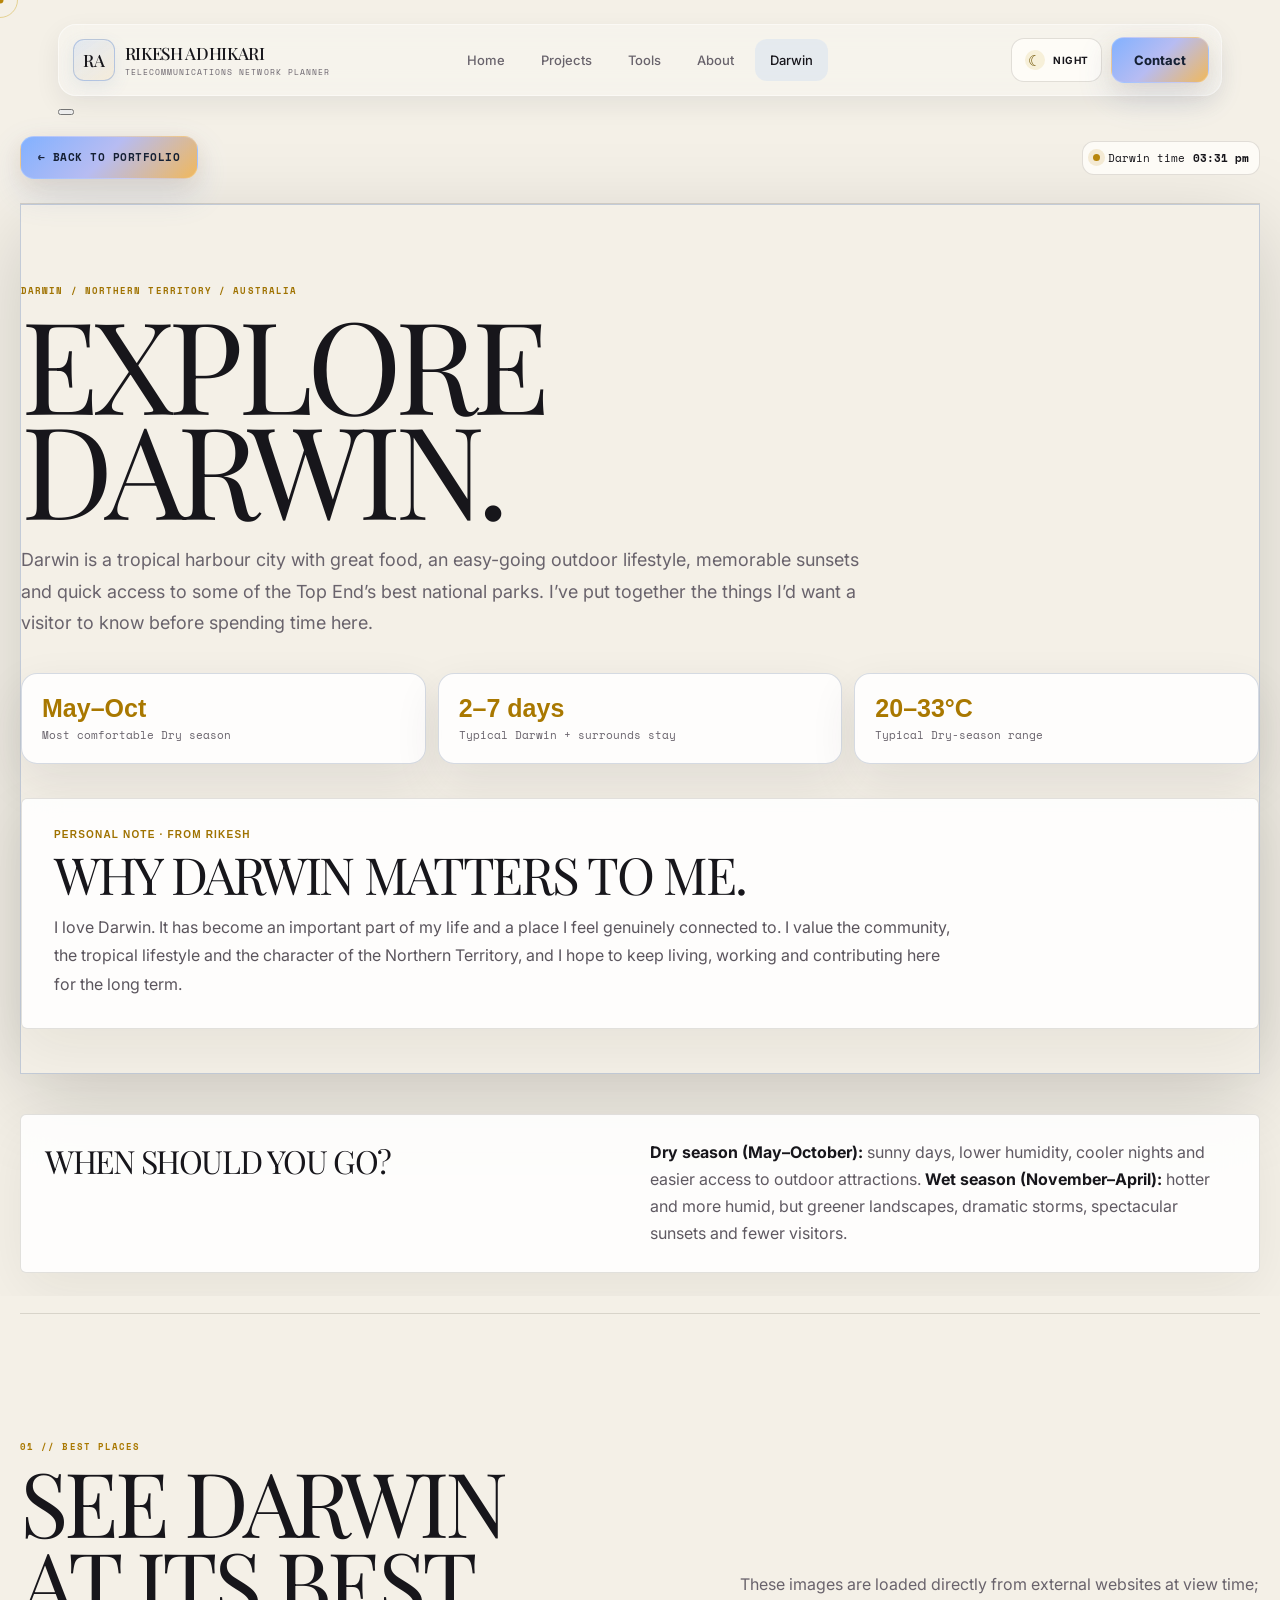
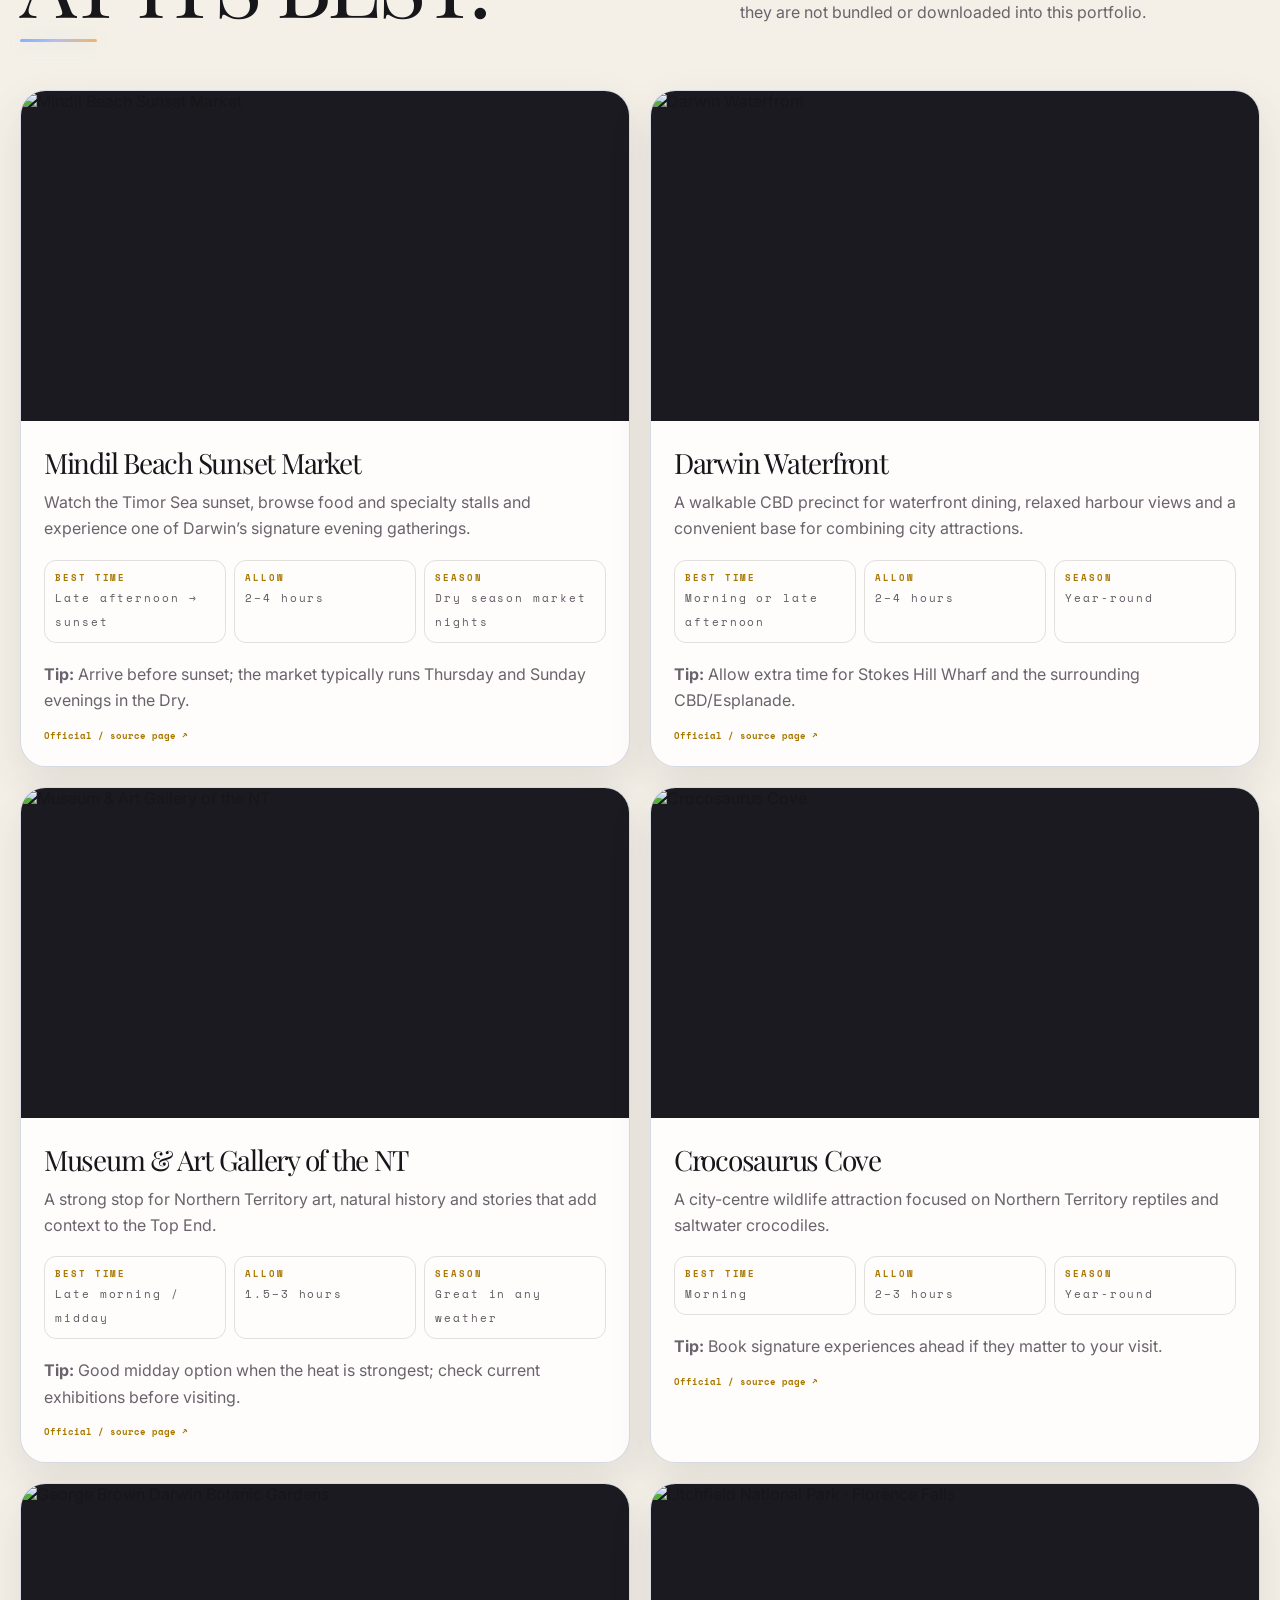
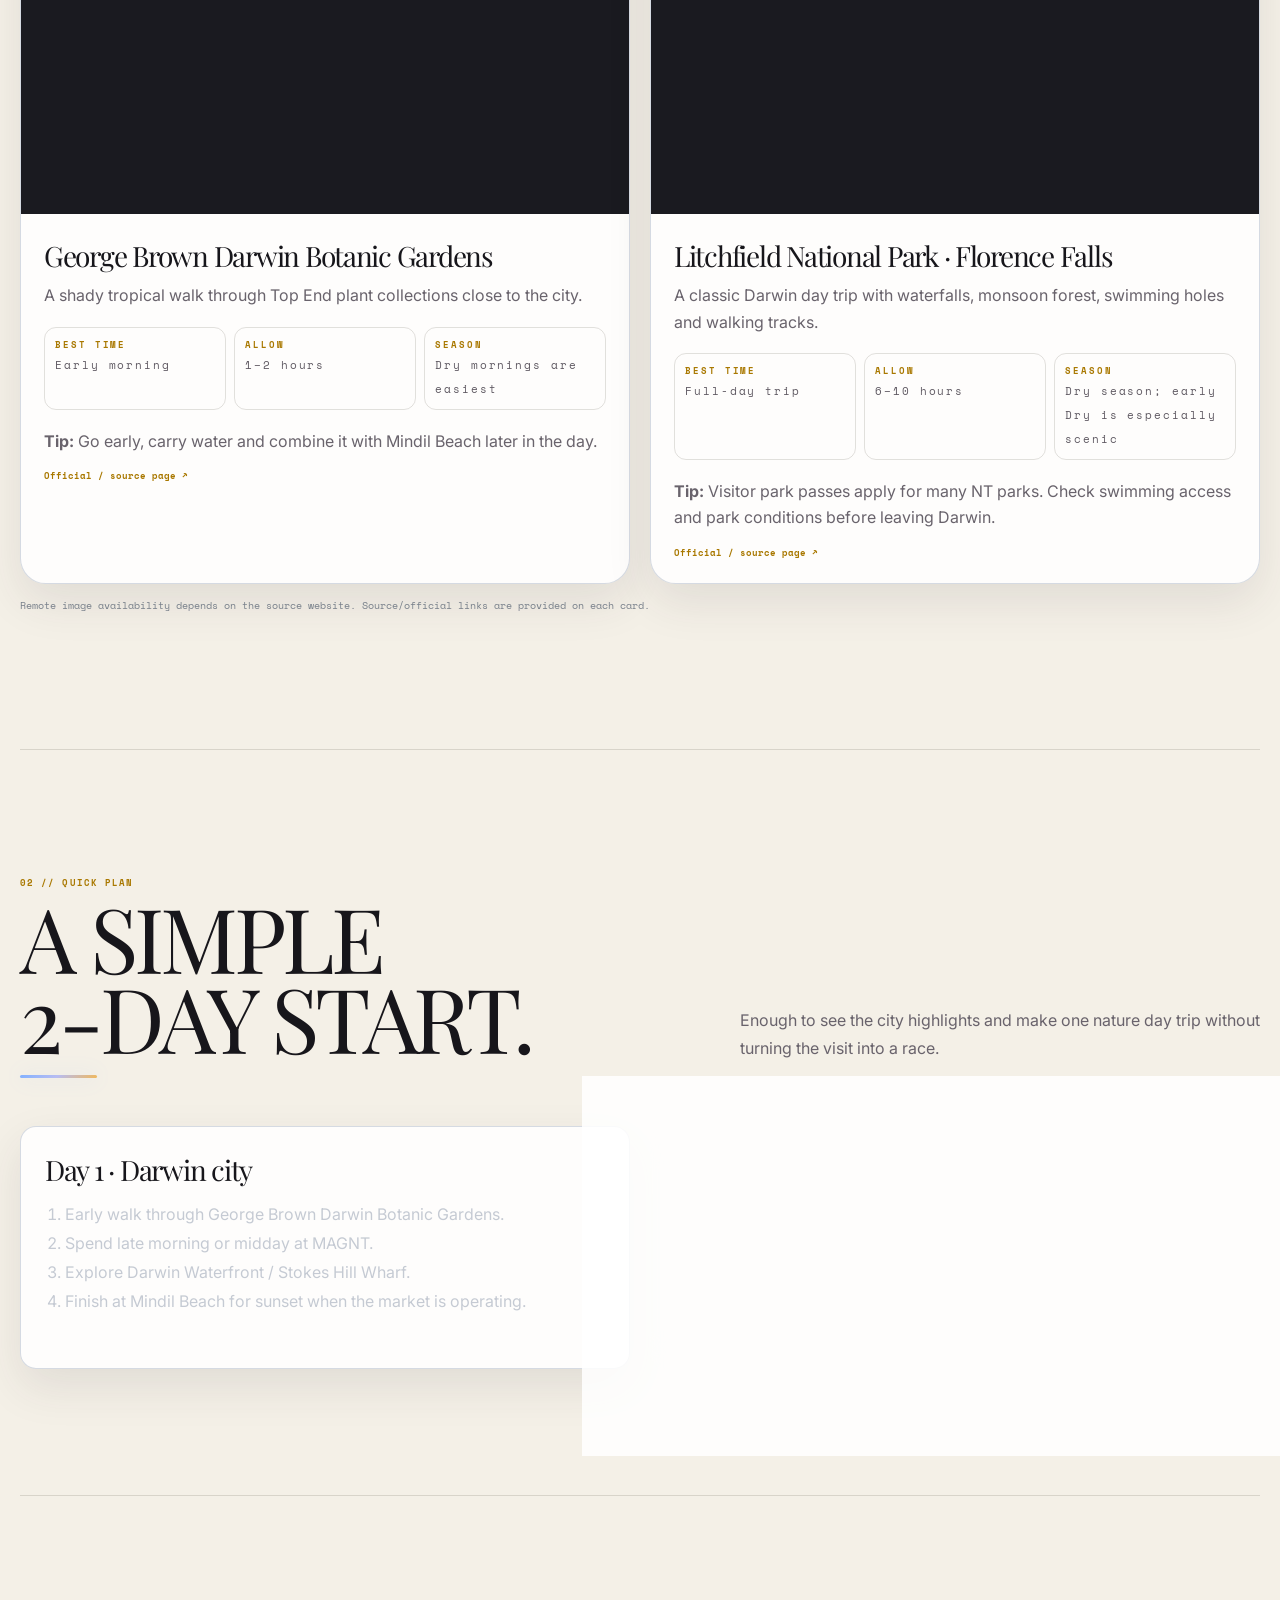
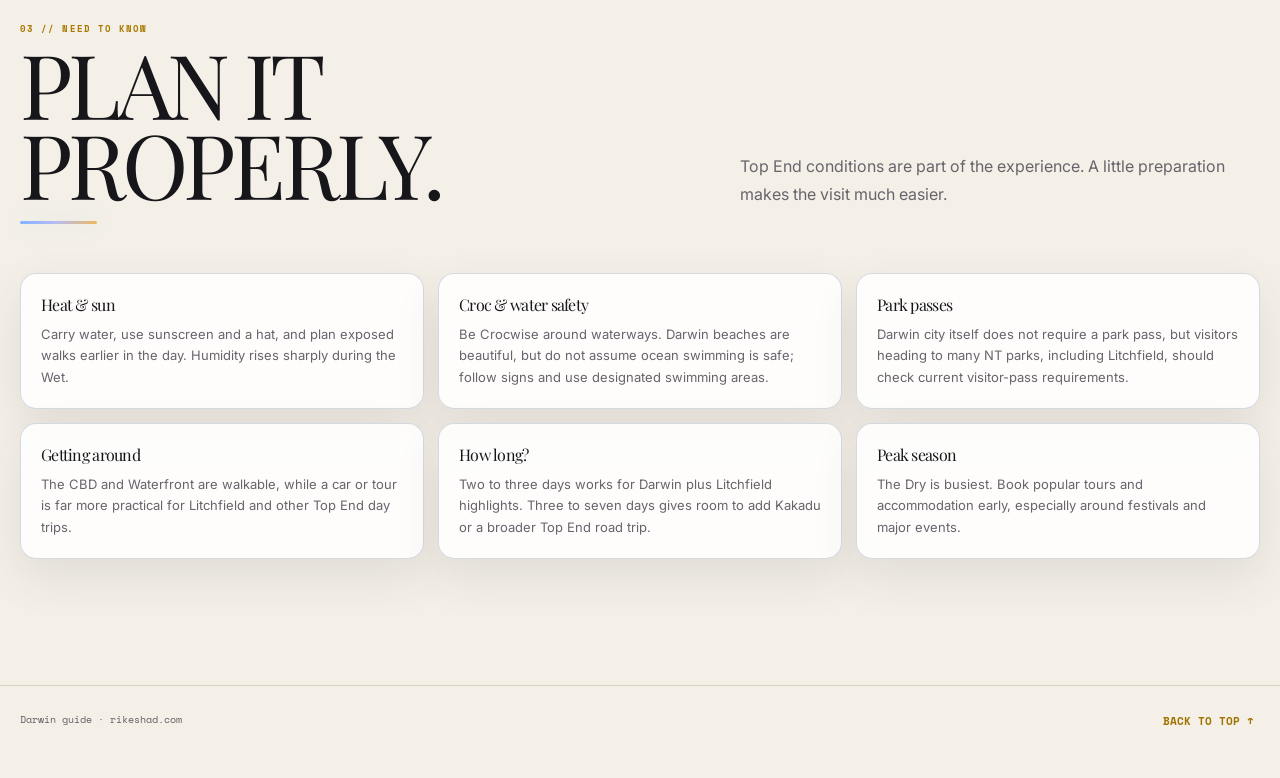
==== commit b74d1741: "update" ====
--- a/darwin/index.html
+++ b/darwin/index.html
@@ -13,7 +13,7 @@
 <link href="https://fonts.googleapis.com/css2?family=Instrument+Serif:ital@0;1&amp;family=Inter:wght@300;400;500;600&amp;family=Playfair+Display:ital,wght@0,400;0,500;0,600;1,400&amp;family=Space+Mono:wght@400;700&amp;display=swap" rel="stylesheet"/>
 <link href="../assets/favicon.svg" rel="icon">
 <link href="../styles.css?v=51" rel="stylesheet">
-<link rel="stylesheet" href="../responsive-cinematic.css?v=51"/>
+<link rel="stylesheet" href="../responsive-cinematic.css?v=60"/>
 <meta name="description" content="Explore Darwin, Northern Territory, through Rikesh Adhikari’s personal guide to places, local attractions, travel ideas and Top End experiences.">
 <link rel="canonical" href="https://rikeshad.com/darwin/">
 <meta name="robots" content="index, follow">
@@ -30,7 +30,7 @@
 <meta name="twitter:description" content="Explore Darwin, Northern Territory, through Rikesh Adhikari’s personal guide to places, local attractions, travel ideas and Top End experiences.">
 
 <noscript><style>.site-intro{display:none!important}.site-header{visibility:visible!important;opacity:1!important;pointer-events:auto!important}.story-copy.is-active .cinematic-line > span{opacity:1!important;transform:none!important;filter:none!important}</style></noscript>
-<link rel="stylesheet" href="../visual-polish.css?v=53"/>
+<link rel="stylesheet" href="../visual-polish.css?v=65"/>
 </head>
 <body class="has-intro">
 <div class="site-intro" id="site-intro">
@@ -623,6 +623,6 @@
     </button>
 </div>
 </footer>
-<script defer="" src="../site.js"></script>
+<script defer="" src="../site.js?v=65"></script>
 </body>
 </html>
--- a/responsive-cinematic.css
+++ b/responsive-cinematic.css
@@ -279,11 +279,12 @@
 .wave-story .story-copy:not(.is-active) {
   opacity: 0 !important;
   visibility: hidden !important;
-  transition: none !important;
+  transition: opacity .4s ease, visibility 0s linear .4s !important;
 }
 .wave-story .story-copy.is-active {
   opacity: 1 !important;
   visibility: visible !important;
+  transition: opacity .4s ease, visibility 0s linear 0s !important;
 }
 
 
@@ -472,3 +473,23 @@
 .contact-delivery-note { font-size: .8rem; line-height: 1.5; color: var(--muted); margin: 10px 0 0; }
 
 @media (max-width:1100px){.site-header .mobile-menu.open{background:var(--panel-solid,#11151e)!important;backdrop-filter:none!important;-webkit-backdrop-filter:none!important;box-shadow:0 26px 65px rgba(0,0,0,.48)!important;}}
+
+/* Low-cost mobile text reveal: animate opacity/transform, not a large blur layer. */
+@media (max-width: 760px) {
+  body.has-intro:not(.experience-ready) .wave-story .story-copy.is-active .cinematic-line > span {
+    filter: none !important;
+  }
+  body.experience-ready .wave-story .story-copy.is-active .cinematic-line > span {
+    animation-name: cinematicLineMobileSmooth !important;
+    animation-duration: 760ms !important;
+    filter: none !important;
+  }
+}
+@keyframes cinematicLineMobileSmooth {
+  from { opacity: 0; transform: translate3d(0, .40em, 0); }
+  to { opacity: 1; transform: translate3d(0, 0, 0); }
+}
+
+.wave-story .story-copy .cinematic-line.story-invitation { margin-top:clamp(10px,2.5vh,28px); font-size:.67em; line-height:1.08; letter-spacing:-.03em; }
+.wave-story .story-copy .cinematic-line.story-invitation > span { font-style:italic; }
+@media (max-width:760px) { .wave-story .story-copy .cinematic-line.story-invitation { font-size:.58em; margin-top:18px; } }
--- a/visual-polish.css
+++ b/visual-polish.css
@@ -28,8 +28,8 @@
 .nav-shell.glass {
   border: 1px solid color-mix(in srgb, var(--blue) 18%, var(--line)) !important;
   box-shadow: 0 18px 55px rgba(0,0,0,.19), 0 1px 0 var(--surface-highlight) inset !important;
-  backdrop-filter: blur(24px) saturate(1.18);
-  -webkit-backdrop-filter: blur(24px) saturate(1.18);
+  backdrop-filter: blur(12px) saturate(1.1);
+  -webkit-backdrop-filter: blur(12px) saturate(1.1);
 }
 .brand-mark {
   border-color: color-mix(in srgb, var(--blue) 35%, var(--line)) !important;
@@ -245,3 +245,37 @@
   color: var(--accent-ink) !important;
   background: var(--accent-gradient) !important;
 }
+
+/* Responsive scroll-aware navigation; blends with the scenery rather than sitting above it. */
+.site-header {
+  transition: transform .44s cubic-bezier(.22,1,.36,1), opacity .30s ease !important;
+  transform: none;
+  background: transparent !important;
+}
+body.nav-scroll-hidden:not(.menu-open) .site-header {
+  transform: translate3d(0,calc(-100% - 28px),0) !important;
+  opacity: 0 !important;
+  pointer-events: none !important;
+}
+html[data-theme='light'] body .site-header .nav-shell.glass {
+  background: rgba(250,248,245,.36) !important;
+  border: 1px solid rgba(255,255,255,.50) !important;
+  box-shadow: 0 9px 26px rgba(15,26,37,.07) !important;
+  backdrop-filter: blur(12px) saturate(1.08) !important;
+  -webkit-backdrop-filter: blur(12px) saturate(1.08) !important;
+}
+html[data-theme='dark'] body .site-header .nav-shell.glass {
+  background: rgba(9,13,21,.38) !important;
+  border: 1px solid rgba(255,255,255,.19) !important;
+  box-shadow: 0 9px 30px rgba(0,0,0,.14) !important;
+  backdrop-filter: blur(12px) saturate(1.05) !important;
+  -webkit-backdrop-filter: blur(12px) saturate(1.05) !important;
+}
+@media (max-width:1100px) {
+  .site-header .mobile-menu.open {
+    transform: none !important;
+    opacity: 1 !important;
+    pointer-events: auto !important;
+  }
+}
+
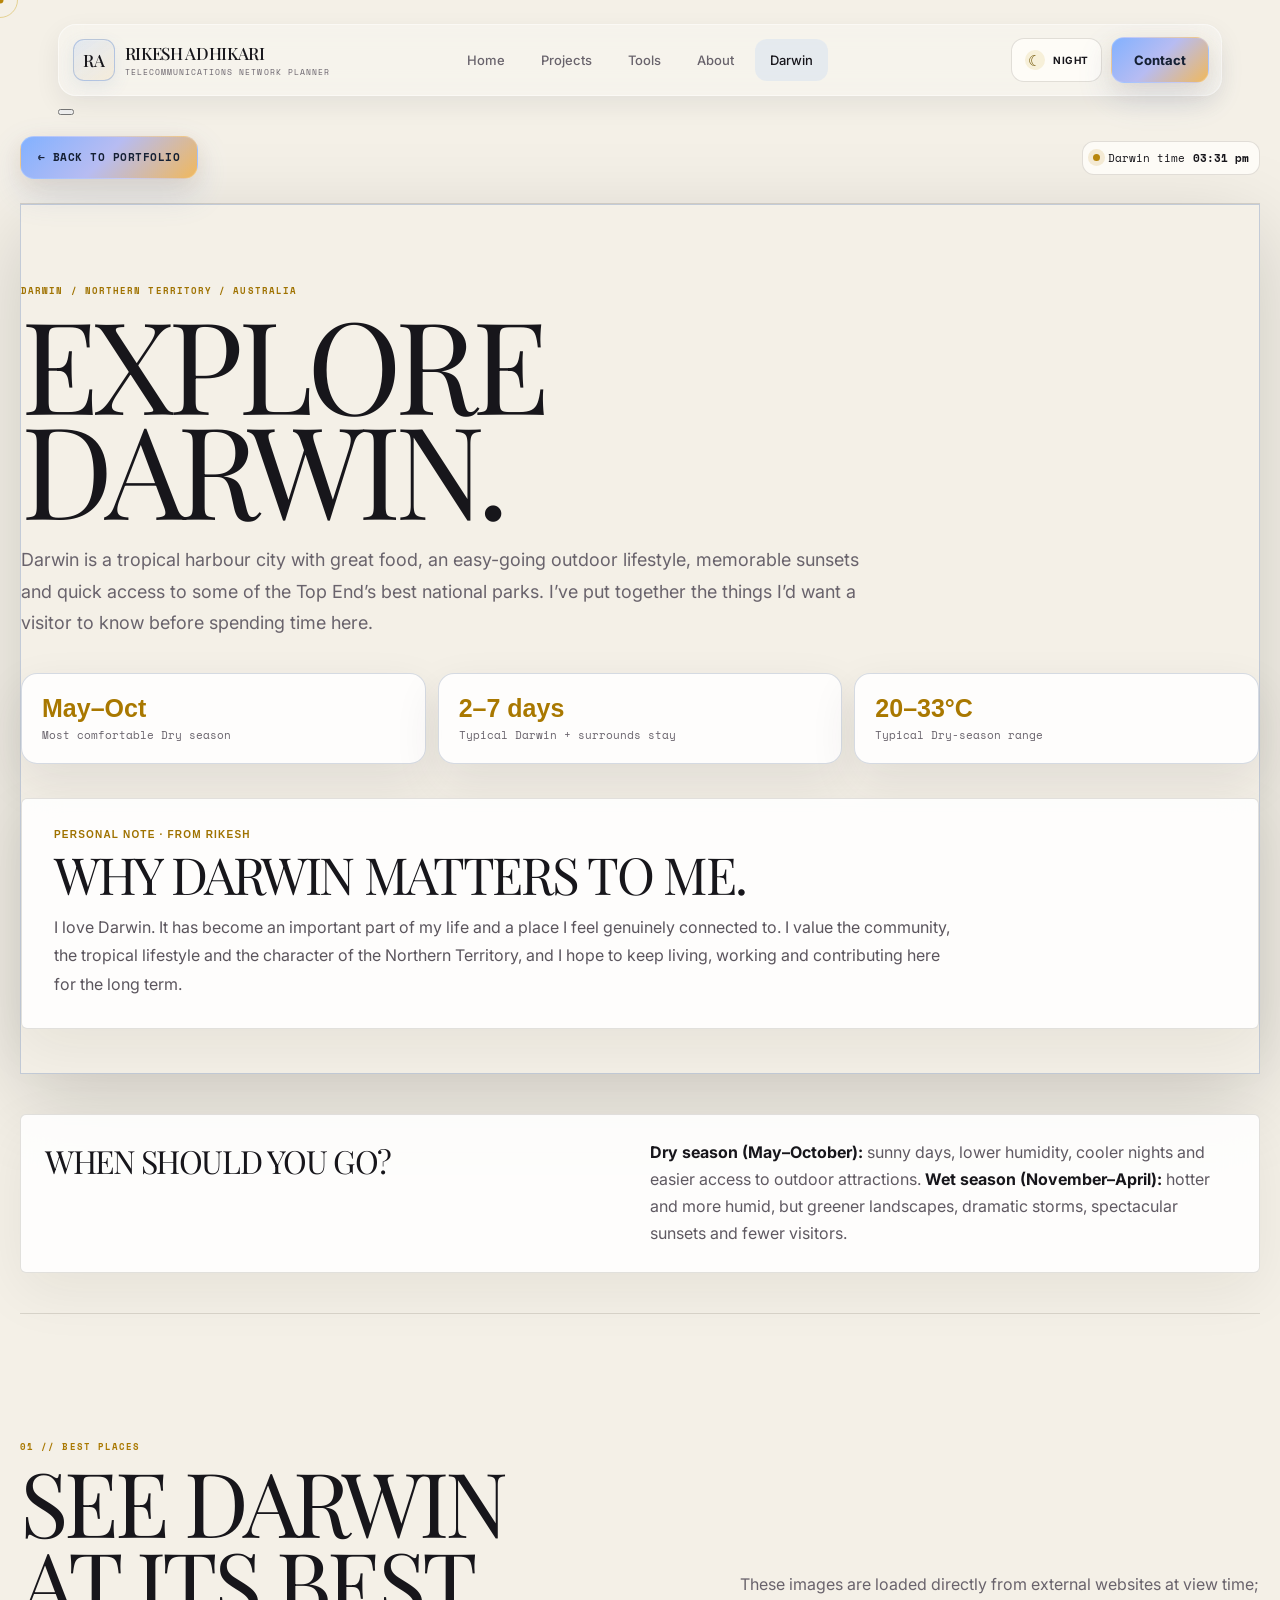
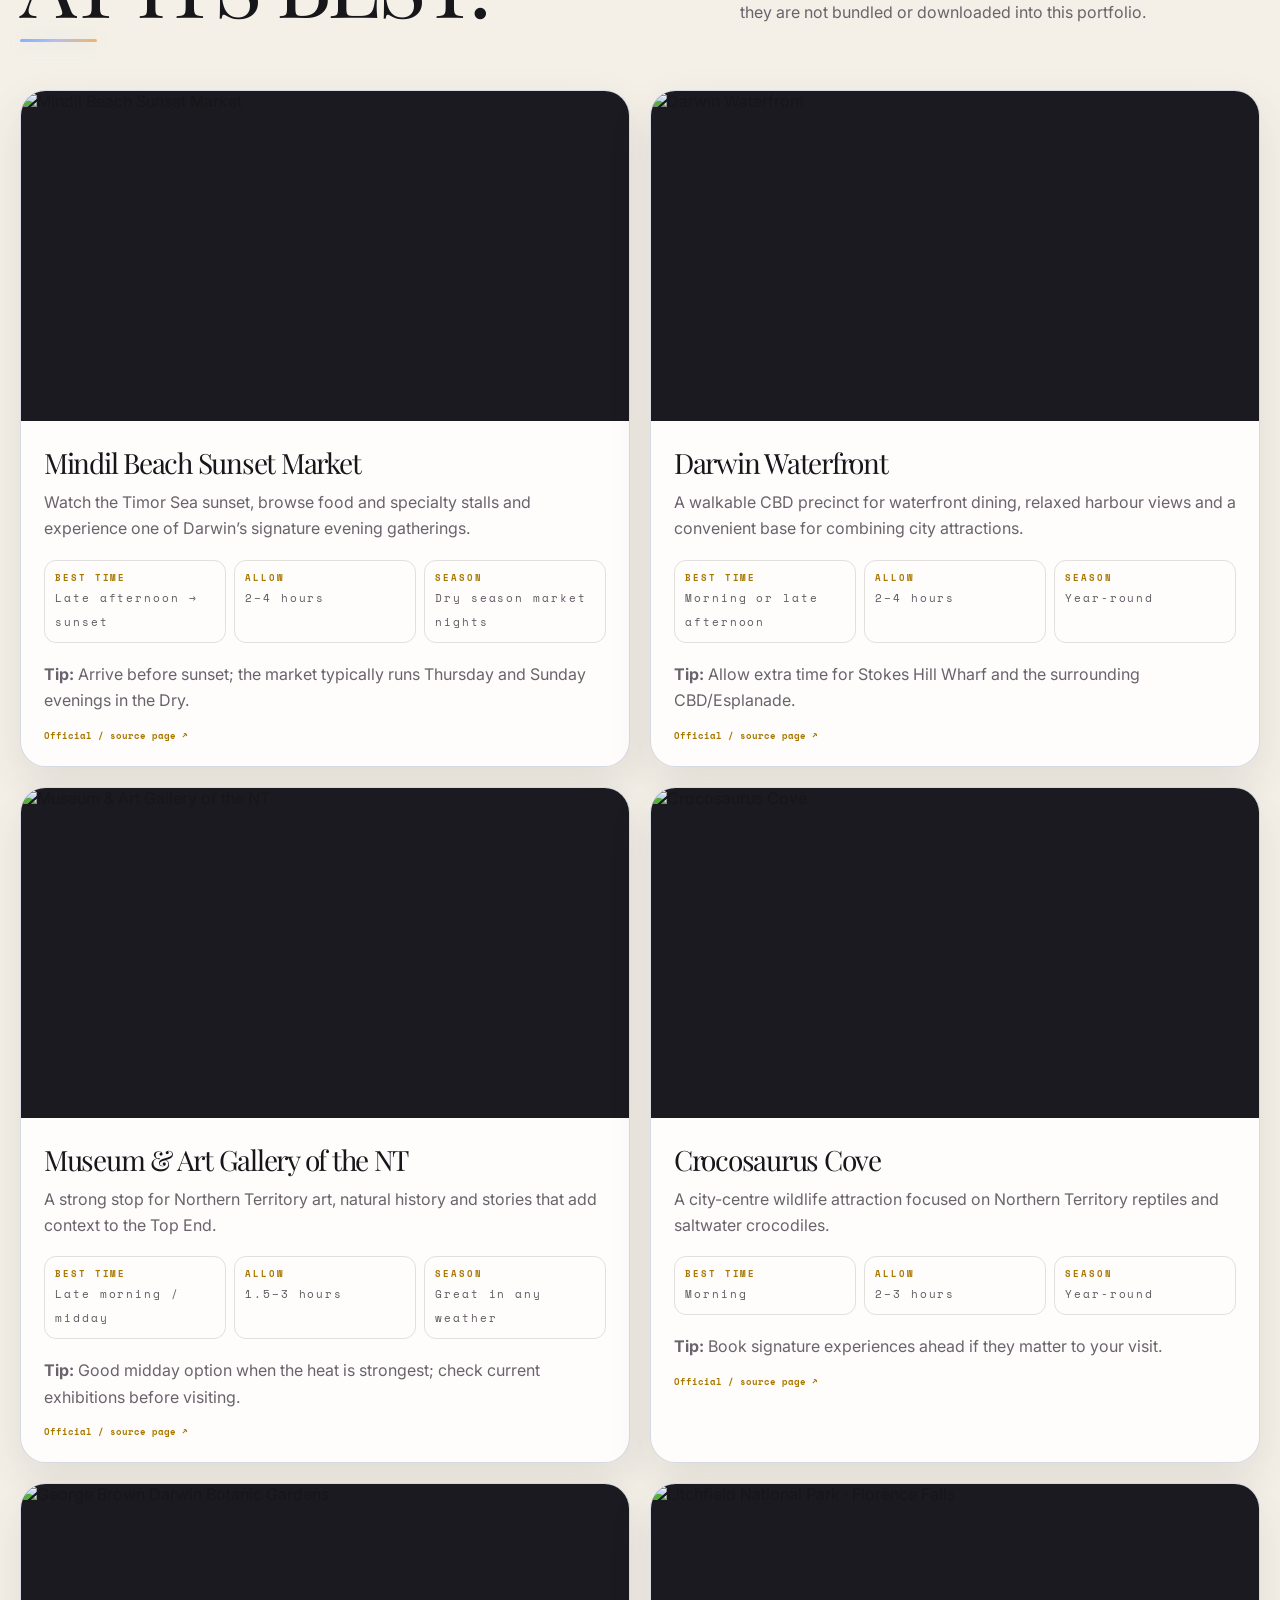
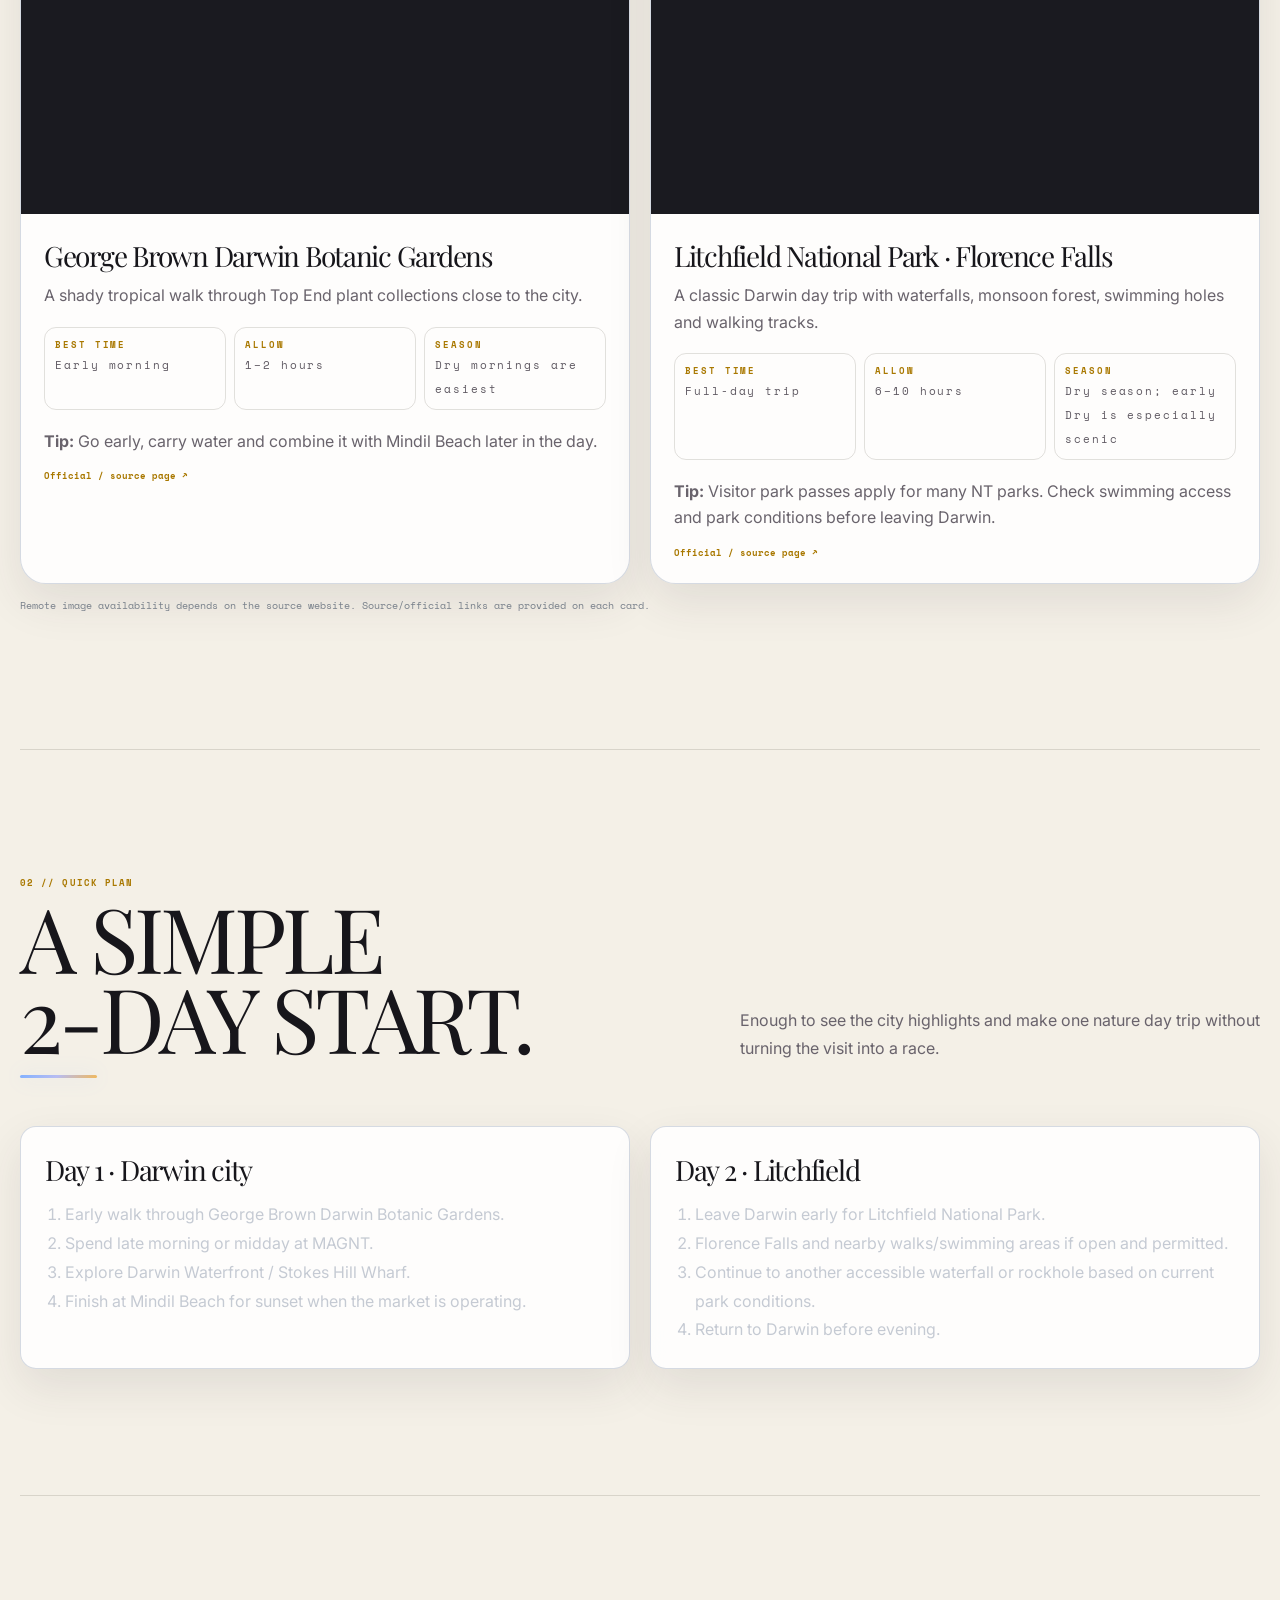
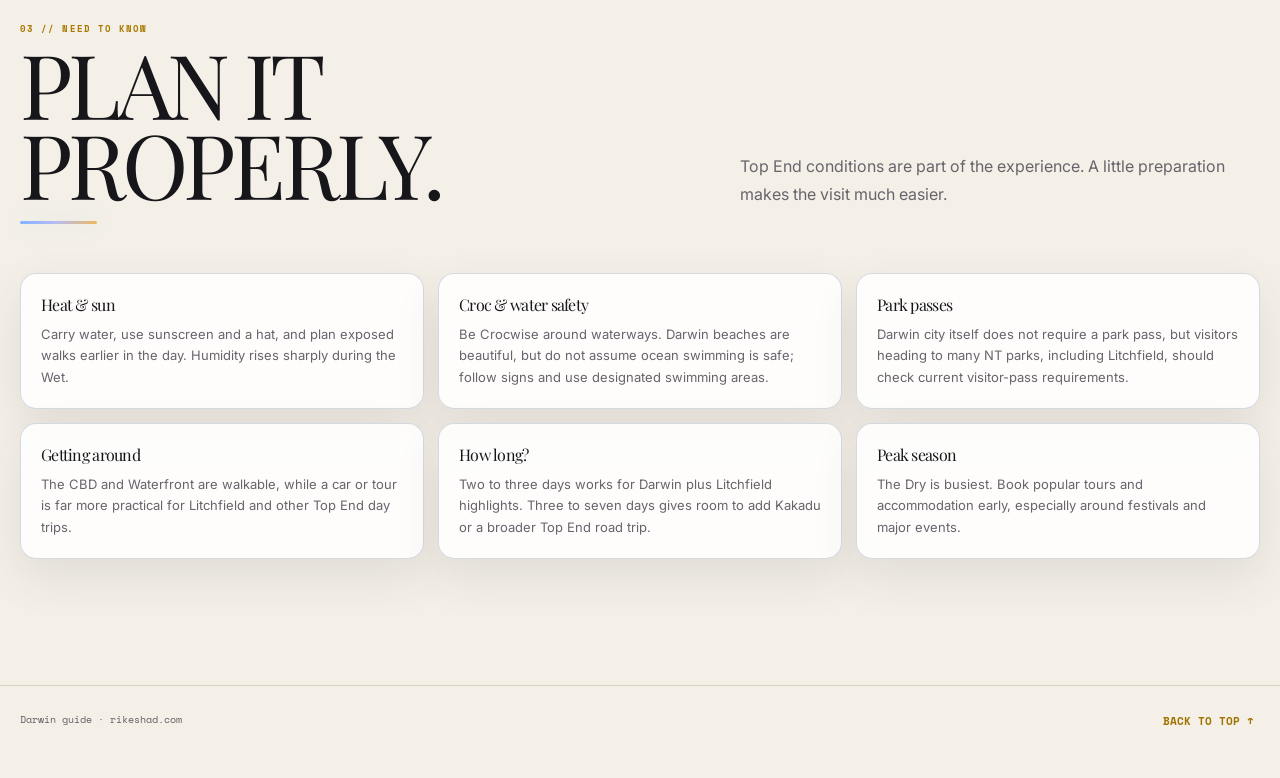
==== commit e56073a8: "UPDATE ON 16-11" ====
--- a/darwin/index.html
+++ b/darwin/index.html
@@ -12,8 +12,8 @@
 <link crossorigin="" href="https://fonts.gstatic.com" rel="preconnect"/>
 <link href="https://fonts.googleapis.com/css2?family=Instrument+Serif:ital@0;1&amp;family=Inter:wght@300;400;500;600&amp;family=Playfair+Display:ital,wght@0,400;0,500;0,600;1,400&amp;family=Space+Mono:wght@400;700&amp;display=swap" rel="stylesheet"/>
 <link href="../assets/favicon.svg" rel="icon">
-<link href="../styles.css?v=51" rel="stylesheet">
-<link rel="stylesheet" href="../responsive-cinematic.css?v=60"/>
+<link href="../styles.css?v=20261116" rel="stylesheet">
+<link rel="stylesheet" href="../responsive-cinematic.css?v=20261116"/>
 <meta name="description" content="Explore Darwin, Northern Territory, through Rikesh Adhikari’s personal guide to places, local attractions, travel ideas and Top End experiences.">
 <link rel="canonical" href="https://rikeshad.com/darwin/">
 <meta name="robots" content="index, follow">
@@ -30,7 +30,7 @@
 <meta name="twitter:description" content="Explore Darwin, Northern Territory, through Rikesh Adhikari’s personal guide to places, local attractions, travel ideas and Top End experiences.">
 
 <noscript><style>.site-intro{display:none!important}.site-header{visibility:visible!important;opacity:1!important;pointer-events:auto!important}.story-copy.is-active .cinematic-line > span{opacity:1!important;transform:none!important;filter:none!important}</style></noscript>
-<link rel="stylesheet" href="../visual-polish.css?v=65"/>
+<link rel="stylesheet" href="../visual-polish.css?v=20261116"/>
 </head>
 <body class="has-intro">
 <div class="site-intro" id="site-intro">
@@ -623,6 +623,6 @@
     </button>
 </div>
 </footer>
-<script defer="" src="../site.js?v=65"></script>
+<script defer="" src="../site.js?v=20261116"></script>
 </body>
 </html>
--- a/styles.css
+++ b/styles.css
@@ -28,7 +28,6 @@
 body {
   margin:0;
   background:var(--bg);
-  color:var(--text);
   font-family:'Plus Jakarta Sans',Arial,sans-serif;
   overflow-x:hidden
 }
@@ -52,7 +51,6 @@
 }
 
 ::selection {
-  background:var(--gold);
   color:#111
 }
 
@@ -217,17 +215,11 @@
 
 
 .bg-canvas {
-  position:fixed;
-  inset:0;
   z-index:-2;
-  width:100vw;
-  height:100vh;
   pointer-events:none
 }
 
 .ambient {
-  position:fixed;
-  inset:0;
   z-index:-3;
   background:radial-gradient(circle at 18% 25%,rgba(212,175,55,.07),transparent 32%),radial-gradient(circle at 82% 70%,rgba(253,160,133,.045),transparent 35%),#0a0a0f
 }
@@ -644,8 +636,7 @@
 
 
 .section {
-  padding:110px 0;
-  border-top:1px solid var(--line)
+  padding:110px 0
 }
 
 .section-head {
@@ -1410,12 +1401,10 @@
   top:50%;
   width:min(72vw,930px);
   aspect-ratio:16/9;
-  border-radius:18px;
   overflow:hidden;
   background:#09090d;
   border:1px solid rgba(255,255,255,.13);
   box-shadow:0 28px 70px rgba(0,0,0,.54);
-  transform-style:preserve-3d;
   transition:transform .75s var(--ease),opacity .55s,box-shadow .55s
 }
 
@@ -1424,12 +1413,7 @@
 }
 
 .gallery-card3d img {
-  width:100%;
-  height:100%;
-  object-fit:contain;
-  background:#09090d;
-  image-rendering:auto;
-  filter:none!important
+  background:#09090d
 }
 
 .gallery-controls {
@@ -1451,9 +1435,7 @@
 }
 
 .gallery-dots {
-  display:flex;
   gap:6px;
-  justify-content:center;
   flex-wrap:wrap
 }
 
@@ -1467,7 +1449,6 @@
 }
 
 .gallery-dot.active {
-  background:var(--gold2);
   transform:scale(1.3)
 }
 
@@ -1513,8 +1494,7 @@
 }
 
 .gallery-modal::backdrop {
-  background:rgba(0,0,0,.88);
-  backdrop-filter:blur(8px)
+  background:rgba(0,0,0,.88)
 }
 
 .modal-close {
@@ -1536,8 +1516,7 @@
 
 .modal-media img {
   max-height:74vh;
-  margin:auto;
-  object-fit:contain
+  margin:auto
 }
 
 .modal-copy {
@@ -2164,10 +2143,7 @@
 }
 
 .cosmic-veil {
-  position: fixed;
-  inset: 0;
   z-index: 2;
-  pointer-events: none;
 
 
   background:
@@ -2472,12 +2448,7 @@
 }
 
 .gallery-card3d img {
-  width: 100%;
-  height: 100%;
-  object-fit: contain;
   background: #070709;
-  image-rendering: auto;
-  filter: none !important;
   opacity: 1;
   backface-visibility: hidden;
   -webkit-backface-visibility: hidden;
@@ -2508,13 +2479,8 @@
 }
 
 .modal-media img {
-  width: auto;
-  height: auto;
   max-width: 100%;
   max-height: 78vh;
-  object-fit: contain;
-  image-rendering: auto;
-  filter: none !important;
 }
 
 
@@ -2820,7 +2786,6 @@
   --panel:rgba(255,255,255,.78);
   --panel-solid:#ffffff;
   --panel2:#ebe6dd;
-  --text:#17161b;
   --muted:#68636d;
   --line:rgba(28,24,20,.13);
   --green:#188f58;
@@ -2975,7 +2940,6 @@
 html[data-theme="light"] .field textarea,
 html[data-theme="light"] .custom-time input {
   background:rgba(255,255,255,.90);
-  color:#17161b;
   border-color:rgba(28,24,20,.15);
 }
 
@@ -2987,7 +2951,6 @@
 
 html[data-theme="light"] .toast {
   background:#fffdf8;
-  color:#242126;
   border-color:rgba(172,132,16,.34);
   box-shadow:0 18px 46px rgba(77,58,35,.18);
 }
@@ -3625,11 +3588,6 @@
 :root {
   --font-display:'Space Grotesk','Plus Jakarta Sans',Arial,sans-serif;
   --font-body:'Plus Jakarta Sans',Arial,sans-serif;
-  --font-mono:'Space Mono',ui-monospace,SFMono-Regular,Consolas,monospace;
-}
-
-body {
-  font-family:var(--font-body);
 }
 
 h1,h2,h3,h4,
@@ -3654,7 +3612,6 @@
 
 
 .intro-copy {
-  font-family:var(--font-display)!important;
   font-weight:700!important;
   letter-spacing:-.055em;
   opacity:0;
@@ -3680,7 +3637,6 @@
   top:0;
   height:100vh;
   min-height:620px;
-  overflow:hidden;
   display:grid;
   place-items:center;
   padding:clamp(110px,12vh,150px) clamp(24px,6vw,96px) clamp(52px,8vh,88px);
@@ -3749,15 +3705,10 @@
   display:grid;
   place-items:center;
   text-align:center;
-  pointer-events:none;
-  perspective:1200px;
 }
 
 .wave-story-frame {
   position:absolute;
-  inset:0;
-  display:flex;
-  flex-direction:column;
   align-items:center;
   justify-content:center;
   gap:18px;
@@ -3769,22 +3720,17 @@
 .wave-story-kicker {
   margin:0;
   font:700 10px var(--font-mono);
-  letter-spacing:.18em;
-  color:var(--gold2);
   text-transform:uppercase;
   opacity:.92;
 }
 
 .wave-story-frame h2 {
-  margin:0;
   max-width:1160px;
   font-family:var(--font-display);
   font-size:clamp(42px,6.6vw,108px);
   font-weight:500;
   letter-spacing:-.055em;
   line-height:.96;
-  text-wrap:balance;
-  color:#f5f3ef;
   text-shadow:0 20px 70px rgba(0,0,0,.45);
 }
 
@@ -3973,14 +3919,11 @@
 
 
 :root {
-  --font-display:'Playfair Display','Instrument Serif',Georgia,serif;
   --font-body:'Inter','Helvetica Neue',Arial,sans-serif;
-  --font-mono:'Space Mono',ui-monospace,SFMono-Regular,Consolas,monospace;
 }
 
 body {
   font-family:var(--font-body);
-  font-weight:400;
 }
 
 h1,h2,
@@ -4379,20 +4322,15 @@
 .site-header { padding-top:18px!important; }
 .nav-shell {
   min-height:68px!important;
-  border-radius:18px!important;
   padding:10px 14px!important;
   box-shadow:0 12px 36px rgba(24,24,22,.055)!important;
 }
 .brand-mark {
-  background:transparent!important;
-  color:var(--text)!important;
   border:1px solid var(--line)!important;
   font-family:var(--font-display)!important;
-  font-weight:500!important;
-}
-.brand-copy strong { font-family:var(--font-display)!important; font-weight:500!important; font-size:18px!important; letter-spacing:-.02em!important; }
-.brand-copy small { color:var(--muted)!important; font-size:8px!important; }
-.site-nav { gap:6px!important; }
+}
+.brand-copy strong { font-family:var(--font-display)!important; font-size:18px!important; }
+.brand-copy small { color:var(--muted)!important; }
 .nav-btn {
   color:var(--muted)!important;
   border-radius:999px!important;
--- a/responsive-cinematic.css
+++ b/responsive-cinematic.css
@@ -33,7 +33,6 @@
   }
   .site-header .brand {
     display: flex !important;
-    flex: 1 1 0 !important;
     min-width: 0 !important;
     max-width: none !important;
     overflow: hidden !important;
@@ -408,7 +407,6 @@
 
 .wave-story.story { height: 390vh !important; }
 @media (max-width: 760px) {
-  .wave-story.story { height: 340vh !important; }
   .wave-story .story-progress { height: 3px !important; border-radius: 4px !important; }
   .wave-story .story-progress-fill { border-radius: inherit !important; }
 }
@@ -493,3 +491,24 @@
 .wave-story .story-copy .cinematic-line.story-invitation { margin-top:clamp(10px,2.5vh,28px); font-size:.67em; line-height:1.08; letter-spacing:-.03em; }
 .wave-story .story-copy .cinematic-line.story-invitation > span { font-style:italic; }
 @media (max-width:760px) { .wave-story .story-copy .cinematic-line.story-invitation { font-size:.58em; margin-top:18px; } }
+
+body.home-scene-pending .wave-story .wave-story-sticky {
+  opacity: 0 !important;
+  transition: none !important;
+}
+body.experience-ready .wave-story .wave-story-sticky {
+  transition: opacity .65s cubic-bezier(.22,1,.36,1);
+}
+body.experience-ready .wave-story .story-copy[data-chapter="0"].is-active .cinematic-line > span {
+  animation: none !important;
+  animation-delay: 0s !important;
+  opacity: 1 !important;
+  transform: none !important;
+  filter: none !important;
+}
+body.experience-ready .wave-story .story-copy[data-chapter="0"].is-active .eyebrow {
+  opacity: 1 !important;
+}
+@media (prefers-reduced-motion: reduce) {
+  body.experience-ready .wave-story .wave-story-sticky { transition: none !important; }
+}
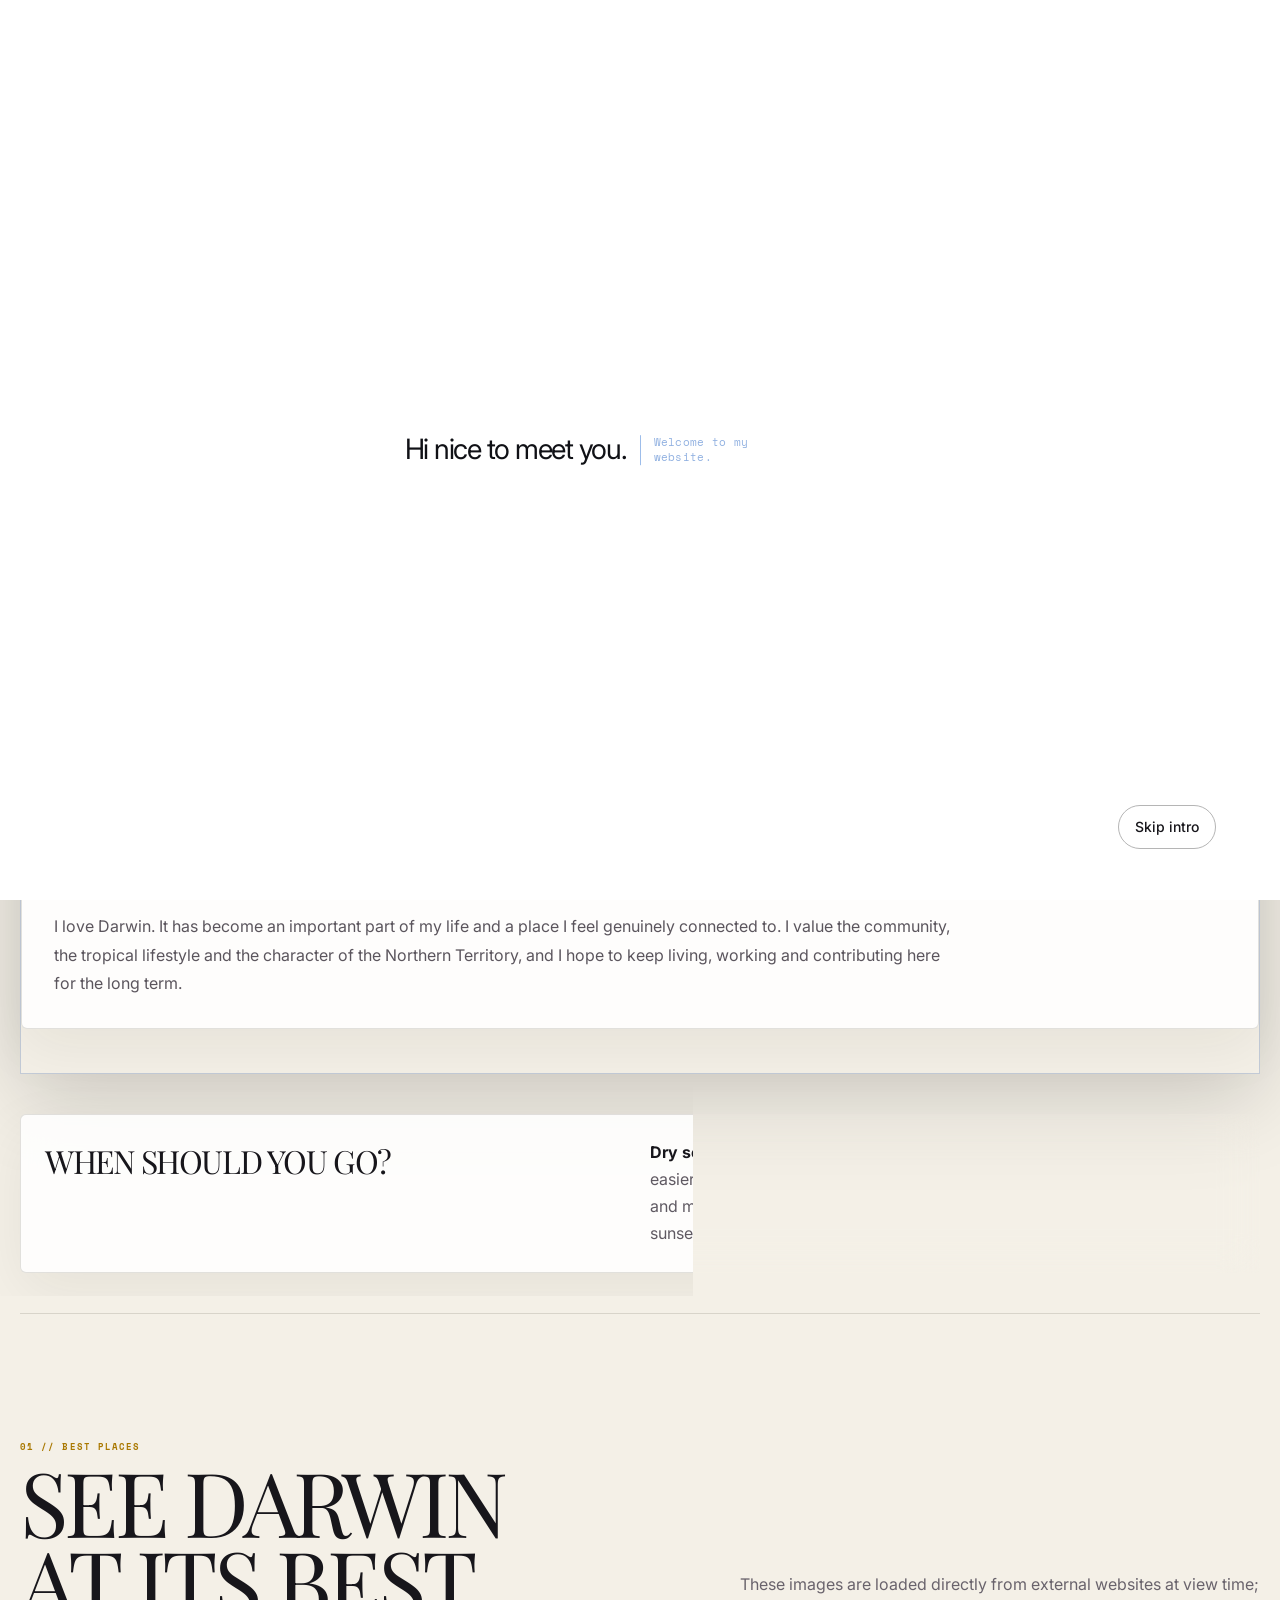
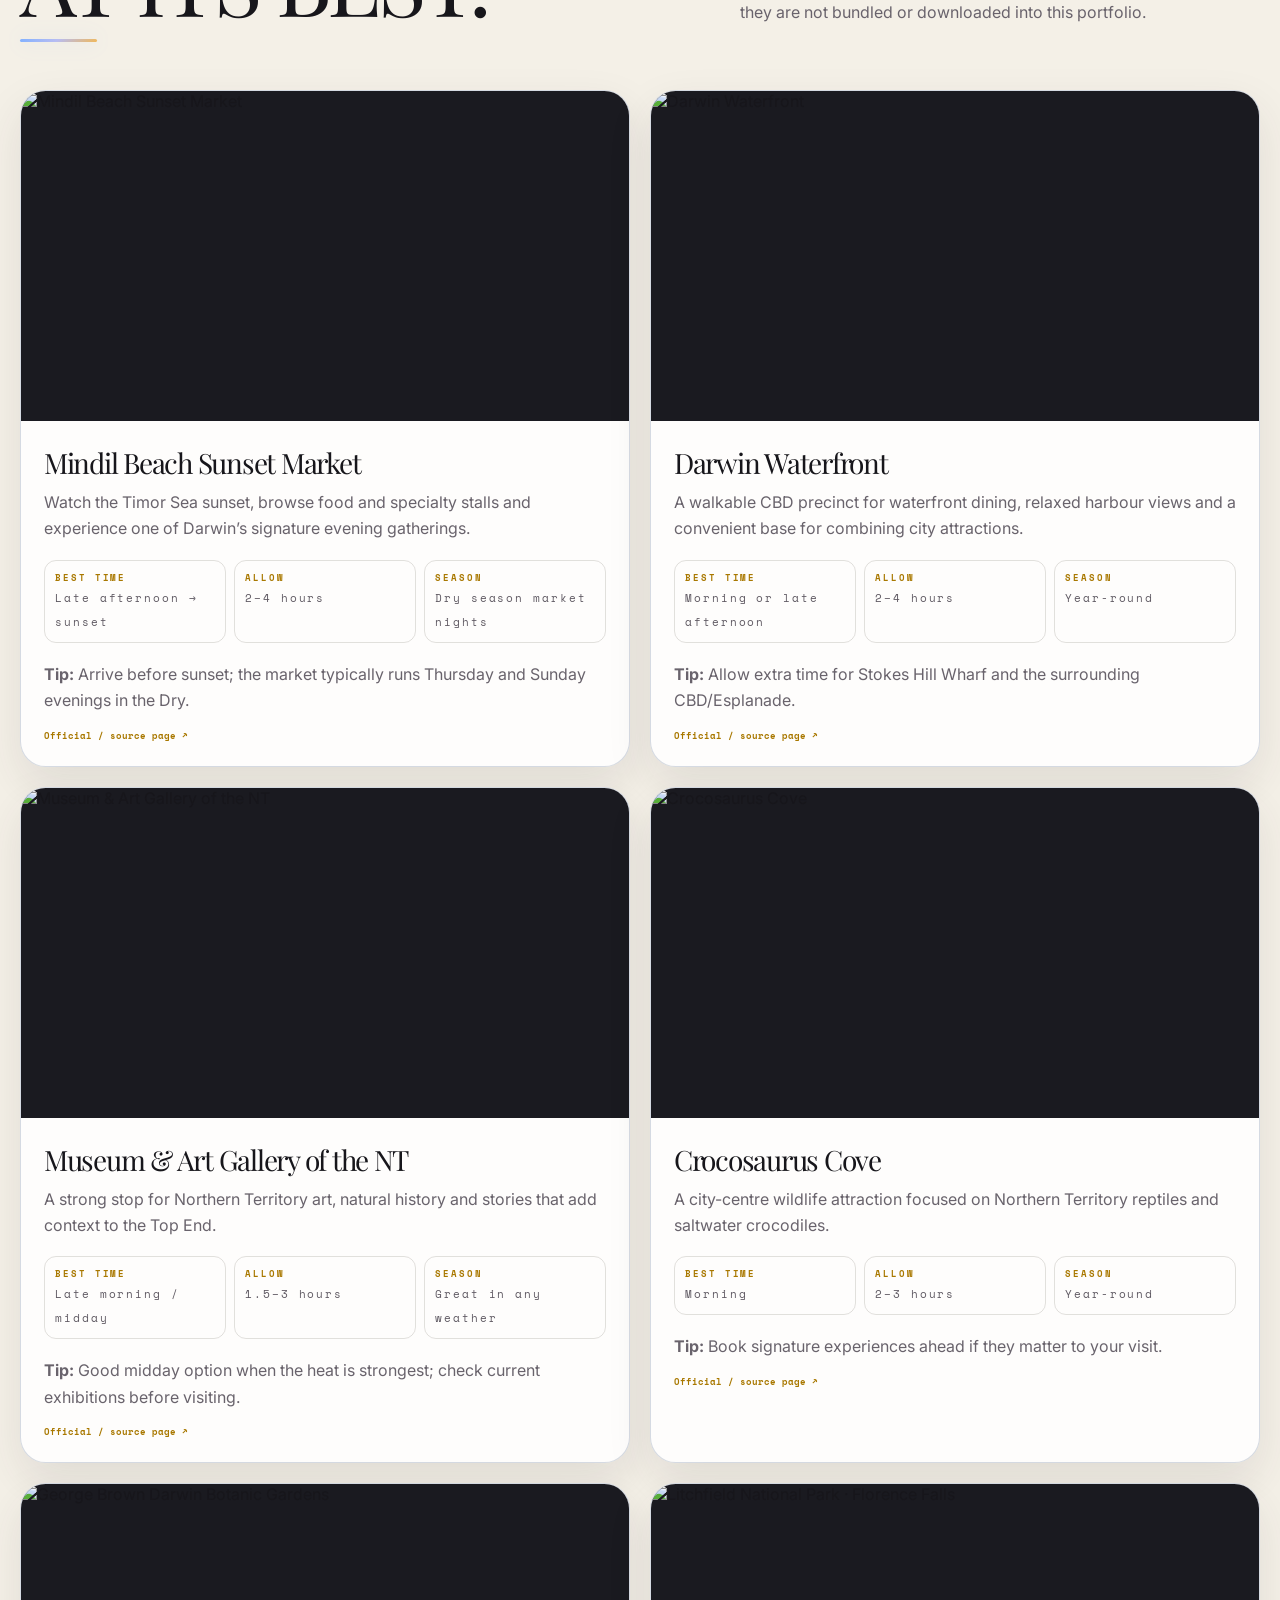
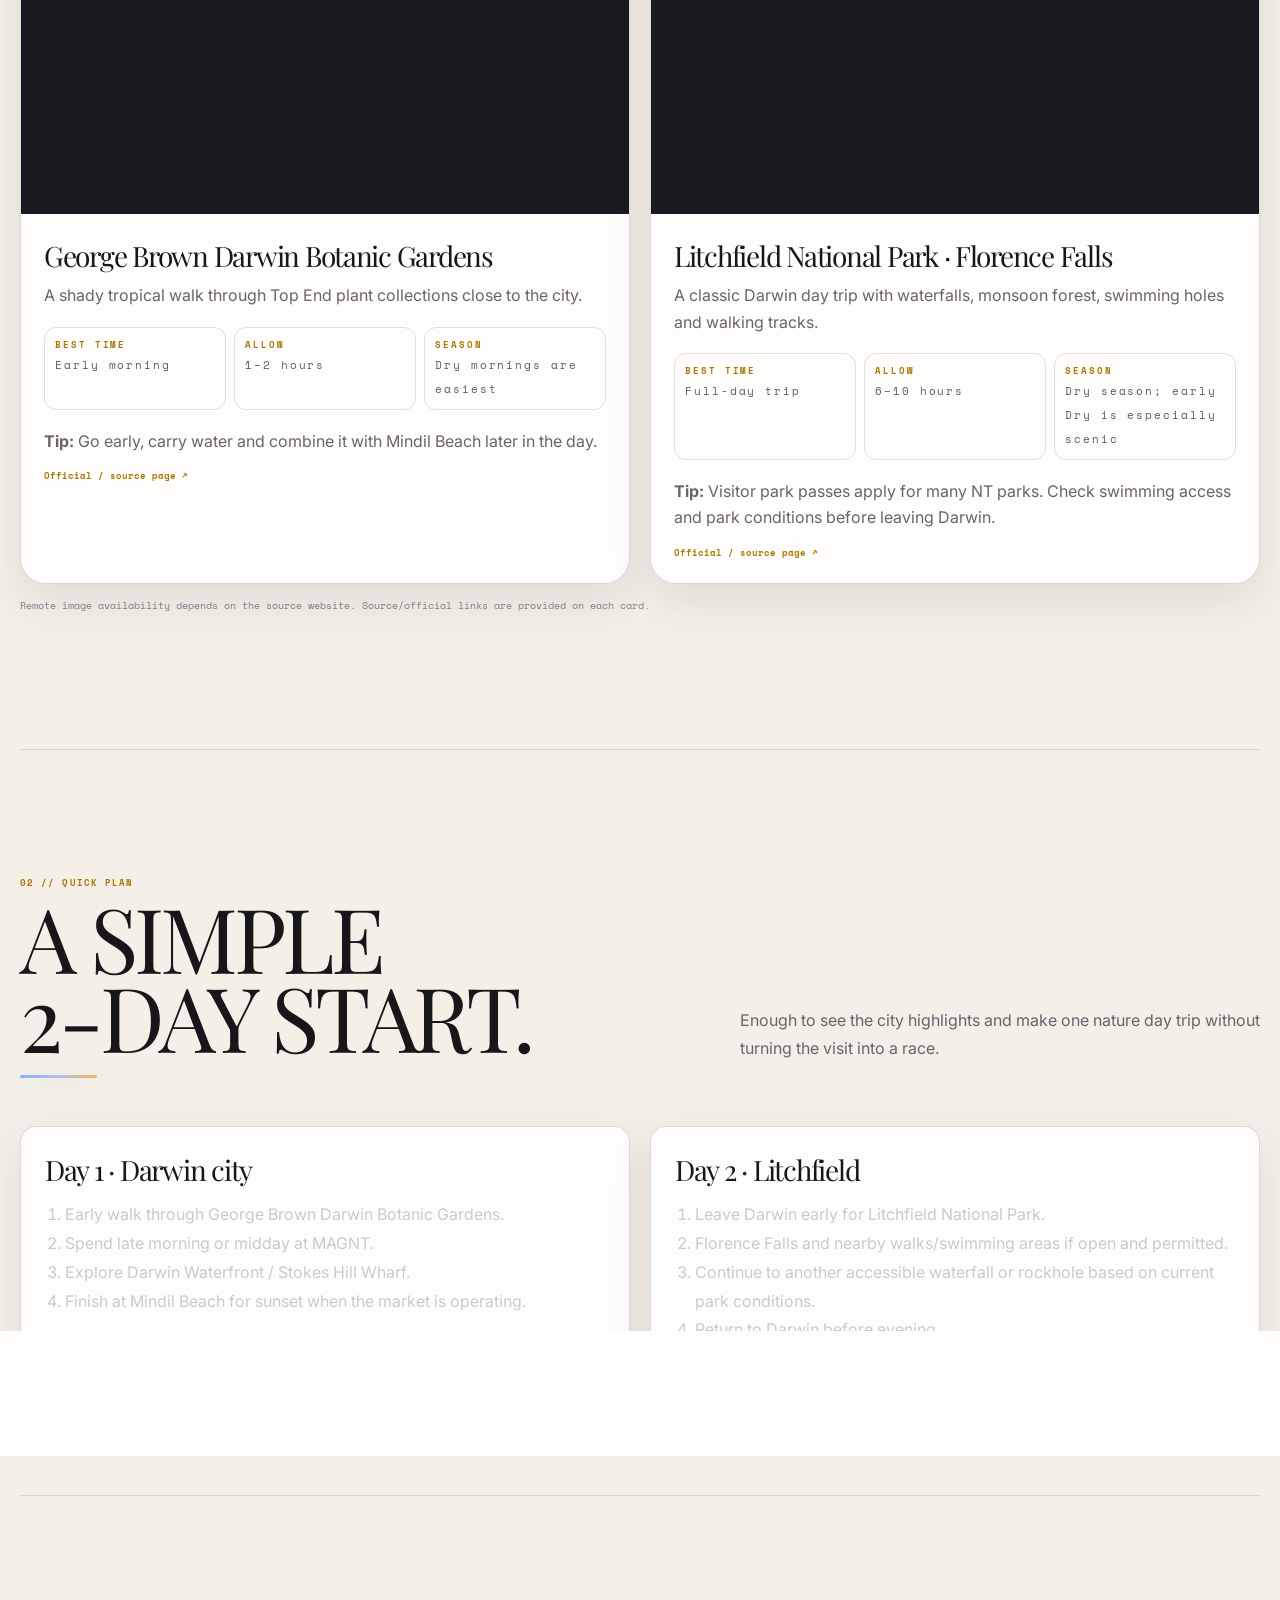
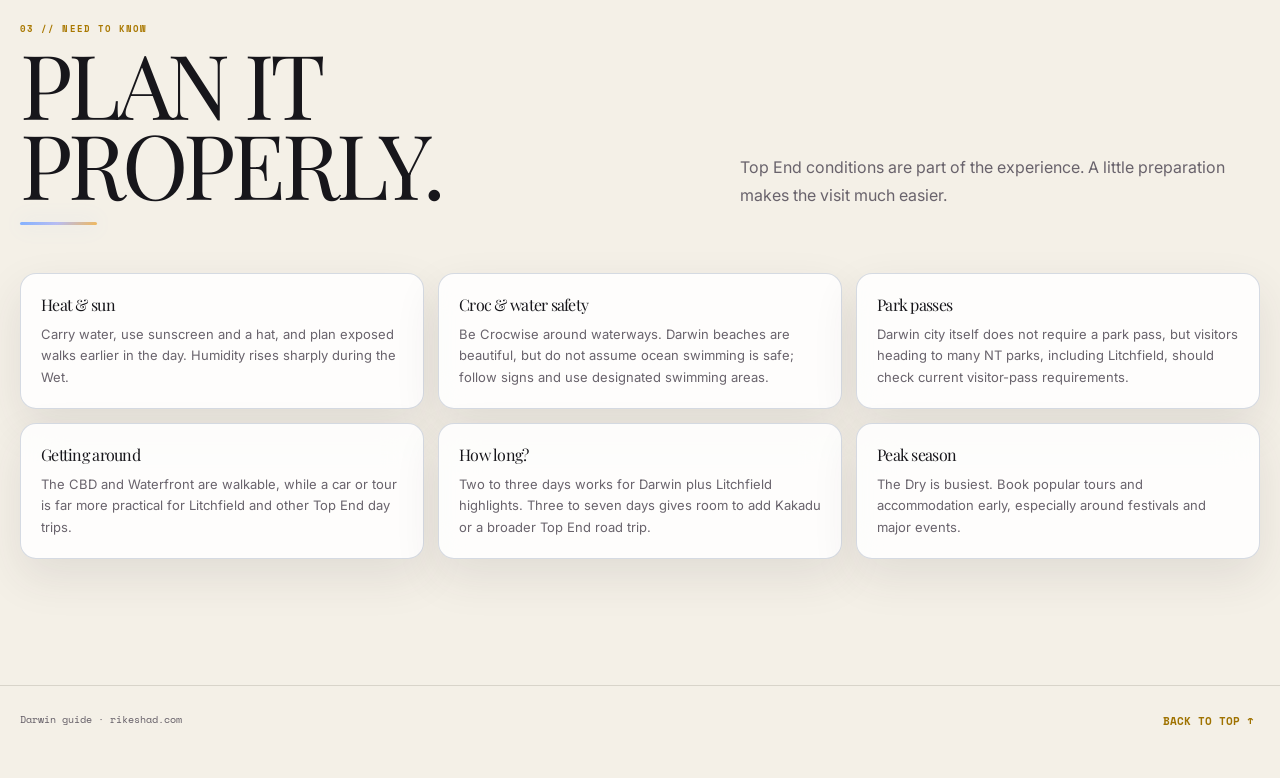
==== commit 791b9f72: "UPDATE ON 16-11" ====
--- a/darwin/index.html
+++ b/darwin/index.html
@@ -7,12 +7,12 @@
 <meta content="width=device-width,initial-scale=1" name="viewport"/>
 <title>Explore Darwin | Rikesh Adhikari</title>
 
-<script src="../theme-bootstrap.js"></script>
+<script src="../theme-bootstrap.js?v=20261121-welcome-mask"></script>
 <link href="https://fonts.googleapis.com" rel="preconnect"/>
 <link crossorigin="" href="https://fonts.gstatic.com" rel="preconnect"/>
 <link href="https://fonts.googleapis.com/css2?family=Instrument+Serif:ital@0;1&amp;family=Inter:wght@300;400;500;600&amp;family=Playfair+Display:ital,wght@0,400;0,500;0,600;1,400&amp;family=Space+Mono:wght@400;700&amp;display=swap" rel="stylesheet"/>
 <link href="../assets/favicon.svg" rel="icon">
-<link href="../styles.css?v=20261116" rel="stylesheet">
+<link href="../styles.css?v=20261120-shared-pointer" rel="stylesheet">
 <link rel="stylesheet" href="../responsive-cinematic.css?v=20261116"/>
 <meta name="description" content="Explore Darwin, Northern Territory, through Rikesh Adhikari’s personal guide to places, local attractions, travel ideas and Top End experiences.">
 <link rel="canonical" href="https://rikeshad.com/darwin/">
@@ -29,48 +29,50 @@
 <meta name="twitter:title" content="Explore Darwin | Rikesh Adhikari">
 <meta name="twitter:description" content="Explore Darwin, Northern Territory, through Rikesh Adhikari’s personal guide to places, local attractions, travel ideas and Top End experiences.">
 
-<noscript><style>.site-intro{display:none!important}.site-header{visibility:visible!important;opacity:1!important;pointer-events:auto!important}.story-copy.is-active .cinematic-line > span{opacity:1!important;transform:none!important;filter:none!important}</style></noscript>
-<link rel="stylesheet" href="../visual-polish.css?v=20261116"/>
+<link rel="stylesheet" href="../visual-polish.css?v=20261120-seamless-header"/>
+<link rel="stylesheet" href="../cinematic-journey.css?v=20261121-welcome-mask">
 </head>
-<body class="has-intro">
-<div class="site-intro" id="site-intro">
-<div class="intro-main">
-<div class="intro-copy">
-<span>
-      WELCOME
-     </span>
-<span class="indent">
-      TO MY
-     </span>
-<span class="outline">
-      WEBSITE
-     </span>
-</div>
-<div aria-hidden="true" class="intro-star">
-</div>
-</div>
-<div class="intro-bottom">
-<span>
-     ENTERING EXPERIENCE
-    </span>
-<span class="intro-pct" data-intro-pct="">
-     0%
-    </span>
-<div class="intro-progress">
-<i data-intro-bar="">
-</i>
-</div>
-</div>
-</div>
-<div class="ambient">
+<body class="darwin-page">
+<div class="site-intro motion-welcome" id="site-intro" role="dialog" aria-modal="true" aria-labelledby="intro-heading" aria-describedby="intro-description">
+      <div class="welcome-composition">
+        <div class="welcome-primary-mask"><h2 class="welcome-primary-text" id="intro-heading">Hi nice to meet you.</h2></div>
+        <span class="welcome-divider" aria-hidden="true"></span>
+        <div class="welcome-secondary-mask"><p class="welcome-secondary-text" id="intro-description">Welcome to my website.</p></div>
+      </div>
+      <div class="welcome-dark-wipe" aria-hidden="true"></div>
+      <button class="welcome-skip" type="button" data-skip-intro>Skip intro</button>
+    </div>
+    <div class="ambient">
 </div>
 <canvas aria-hidden="true" class="bg-canvas">
 </canvas>
 <div aria-hidden="true" class="cosmic-veil"></div>
-<div class="cursor-dot">
-</div>
-<div class="cursor-ring">
-</div>
+    <div class="journey-waves page-waves" aria-hidden="true">
+      <svg class="wave-mask-defs" width="0" height="0" focusable="false">
+        <defs>
+          <linearGradient id="page-wave-fade" x1="0" y1="0" x2="0" y2="1">
+            <stop stop-color="white" stop-opacity="0" />
+            <stop offset=".12" stop-color="white" />
+            <stop offset=".9" stop-color="white" />
+            <stop offset="1" stop-color="white" stop-opacity="0" />
+          </linearGradient>
+          <mask
+            id="page-wave-mask"
+            x="0"
+            y="0"
+            width="1"
+            height="1"
+            maskUnits="userSpaceOnUse"
+            mask-type="luminance"
+          >
+            <rect data-wave-mask-base width="1" height="1" fill="url(#page-wave-fade)" />
+            <g data-wave-mask-holes fill="black"></g>
+          </mask>
+        </defs>
+      </svg>
+      <canvas class="page-wave-surface" width="1" height="1"></canvas>
+      <span class="journey-still-wave"></span>
+    </div>
 <div class="toast" id="toast">
 </div><header class="site-header">
 <div class="nav-shell glass">
@@ -623,6 +625,10 @@
     </button>
 </div>
 </footer>
-<script defer="" src="../site.js?v=20261116"></script>
+<script defer="" src="../site.js?v=20261121-cinematic"></script>
+<script defer src="../assets/vendor/gsap.min.js?v=3.15.1"></script>
+    <script defer src="../assets/vendor/ScrollTrigger.min.js?v=3.15.1"></script>
+    <script defer src="../assets/vendor/SplitText.min.js?v=3.15.1"></script>
+    <script defer src="../cinematic-journey.js?v=20261121-welcome-mask"></script>
 </body>
 </html>
--- a/styles.css
+++ b/styles.css
@@ -225,30 +225,6 @@
 }
 
 
-.cursor-dot,.cursor-ring {
-  position:fixed;
-  left:0;
-  top:0;
-  pointer-events:none;
-  z-index:9998;
-  border-radius:50%;
-  transform:translate(-50%,-50%)
-}
-
-.cursor-dot {
-  width:7px;
-  height:7px;
-  background:var(--gold)
-}
-
-.cursor-ring {
-  width:36px;
-  height:36px;
-  border:1px solid rgba(212,175,55,.48);
-  transition:width .2s,height .2s,border-color .2s
-}
-
-
 .site-header {
   position:fixed;
   left:0;
@@ -793,7 +769,13 @@
   gap:13px
 }
 
+/* Grid items must be allowed to shrink below a long calculation's intrinsic width. */
+.tools-grid > .tool-card { min-width:0; max-width:100%; box-sizing:border-box; }
+
 .neo-calc {
+  min-width:0;
+  max-width:100%;
+  box-sizing:border-box;
   padding:22px;
   border-radius:24px;
   background:#14141d;
@@ -801,6 +783,9 @@
 }
 
 .calc-screen {
+  min-width:0;
+  max-width:100%;
+  box-sizing:border-box;
   border-radius:18px;
   background:#101017;
   box-shadow:inset 6px 6px 13px #09090d,inset -6px -6px 13px #171720;
@@ -810,13 +795,18 @@
 }
 
 .calc-history {
+  max-width:100%;
+  white-space:nowrap;
   min-height:20px;
   color:#646b77;
   font:11px 'Space Mono';
-  overflow:hidden
+  overflow-x:auto
 }
 
 .calc-display {
+  min-width:0;
+  max-width:100%;
+  box-sizing:border-box;
   font:700 clamp(28px,3vw,42px) 'Space Mono';
   white-space:nowrap;
   overflow-x:auto
@@ -824,11 +814,14 @@
 
 .calc-grid {
   display:grid;
-  grid-template-columns:repeat(4,1fr);
+  grid-template-columns:repeat(4,minmax(0,1fr));
   gap:12px
 }
 
 .calc-key {
+  min-width:0;
+  max-width:100%;
+  box-sizing:border-box;
   min-height:58px;
   border:0;
   border-radius:15px;
@@ -1968,9 +1961,6 @@
     margin-left:6vw
   }
   .intro-star {
-    display:none
-  }
-  .cursor-dot,.cursor-ring {
     display:none
   }
 }
@@ -4560,7 +4550,7 @@
   .wave-story-track { width:34vw!important; }
   body.wave-story-active .cosmic-veil { opacity:.16!important; }
 
-  .hero-after-story { padding-top:12vh!important; }
+  .hero-after-story { padding-top:clamp(24px,4vh,40px)!important; }
   .hero-title { font-size:clamp(62px,19vw,94px)!important; line-height:.73!important; }
   .hero-sub { font-size:15px!important; }
   .hero-mini { margin-top:36px!important; }
--- a/visual-polish.css
+++ b/visual-polish.css
@@ -257,19 +257,26 @@
   opacity: 0 !important;
   pointer-events: none !important;
 }
-html[data-theme='light'] body .site-header .nav-shell.glass {
-  background: rgba(250,248,245,.36) !important;
-  border: 1px solid rgba(255,255,255,.50) !important;
-  box-shadow: 0 9px 26px rgba(15,26,37,.07) !important;
-  backdrop-filter: blur(12px) saturate(1.08) !important;
-  -webkit-backdrop-filter: blur(12px) saturate(1.08) !important;
-}
-html[data-theme='dark'] body .site-header .nav-shell.glass {
-  background: rgba(9,13,21,.38) !important;
-  border: 1px solid rgba(255,255,255,.19) !important;
-  box-shadow: 0 9px 30px rgba(0,0,0,.14) !important;
-  backdrop-filter: blur(12px) saturate(1.05) !important;
-  -webkit-backdrop-filter: blur(12px) saturate(1.05) !important;
+html[data-theme] body .site-header .nav-shell.glass {
+  background: transparent !important;
+  border: 1px solid transparent !important;
+  box-shadow: none !important;
+  backdrop-filter: none !important;
+  -webkit-backdrop-filter: none !important;
+}
+html[data-theme] body.header-over-scenery .nav-shell :is(.brand, .brand-mark, .brand-copy strong, .nav-btn, .menu-toggle) {
+  color: #fffdf7 !important;
+  text-shadow: 0 1px 8px rgba(7,18,29,.55);
+}
+html[data-theme] body.header-over-scenery .nav-shell .brand-copy small {
+  color: #e6e3db !important;
+}
+html[data-theme] body.header-over-scenery .nav-shell .menu-toggle {
+  background: rgba(255,255,255,.08) !important;
+  border-color: rgba(255,255,255,.16) !important;
+}
+html[data-theme] body.header-over-scenery .nav-shell :focus-visible {
+  outline-color: #f6d365 !important;
 }
 @media (max-width:1100px) {
   .site-header .mobile-menu.open {
--- a/cinematic-journey.css
+++ b/cinematic-journey.css
@@ -0,0 +1,1027 @@
+﻿/* Coordinated welcome, personal journey and accessible project reveals. */
+/* Shared pointer decoration; the native cursor stays available. */
+.cursor-dot,
+.cursor-ring {
+  position: fixed;
+  left: 0;
+  top: 0;
+  pointer-events: none;
+  z-index: 30000;
+  border-radius: 50%;
+  color: var(--gold, #d4af37);
+  transform: translate(-50%, -50%);
+}
+.cursor-dot {
+  width: 7px;
+  height: 7px;
+  background: currentColor;
+}
+.cursor-ring {
+  width: 36px;
+  height: 36px;
+  border: 1px solid color-mix(in srgb, currentColor 55%, transparent);
+  transition:
+    width 0.2s,
+    height 0.2s,
+    border-color 0.2s;
+}
+.cursor-ring.is-interactive {
+  width: 54px;
+  height: 54px;
+  border-color: currentColor;
+}
+.cursor-dot[hidden],
+.cursor-ring[hidden] {
+  display: none;
+}
+@media (prefers-reduced-motion: reduce) {
+  :root.motion-intro-pending::before {
+    content: none;
+  }
+  .cursor-dot,
+  .cursor-ring {
+    display: none;
+  }
+}
+.portfolio-home {
+  --portfolio-label: var(--text);
+  --portfolio-tag-text: var(--text);
+  font-family: Inter, Arial, sans-serif;
+  line-height: 1.7;
+}
+html[data-theme='light'] .portfolio-home {
+  --portfolio-label: #795400;
+  --portfolio-tag-text: #425066;
+}
+html[data-theme='light'] .portfolio-home .tag {
+  border-color: #a6afbd !important;
+}
+.portfolio-home main {
+  overflow: clip;
+  z-index: auto;
+}
+.portfolio-home .site-header {
+  visibility: visible;
+  opacity: 1;
+  pointer-events: auto;
+}
+.portfolio-home .site-header .nav-shell,
+.portfolio-home .site-header .mobile-menu {
+  color: var(--text);
+}
+.portfolio-home .site-header .mobile-menu {
+  background: var(--panel-solid) !important;
+}
+.portfolio-home .brand {
+  display: flex;
+  align-items: center;
+  gap: 10px;
+}
+.portfolio-home .site-header .nav-btn {
+  color: var(--text) !important;
+}
+.portfolio-home .mobile-menu-backdrop {
+  display: none;
+}
+.portfolio-home.menu-open .mobile-menu-backdrop {
+  display: block;
+  border: 0;
+  background: #0006;
+}
+.portfolio-home .section {
+  position: relative;
+  z-index: 3;
+  padding-block: clamp(64px, 8vw, 112px);
+  scroll-margin-top: 24px;
+}
+.portfolio-home .section h2 {
+  font-size: clamp(38px, 5vw, 68px) !important;
+  line-height: 1.05;
+  letter-spacing: -0.035em;
+}
+.portfolio-home .section-index,
+.portfolio-home .work-num {
+  color: var(--portfolio-label) !important;
+  font-size: 12px !important;
+}
+.portfolio-home .tag {
+  color: var(--portfolio-tag-text) !important;
+  background: var(--panel2) !important;
+  font-size: 12px !important;
+}
+.portfolio-home .notify-row,
+.portfolio-home .about-copy > p {
+  color: var(--muted) !important;
+}
+html[data-theme='light'] .portfolio-home .darwin-commitment .eyebrow,
+html[data-theme='light'] .portfolio-home .darwin-love-link,
+html[data-theme='light'] .portfolio-home .email-value,
+html[data-theme='light'] .portfolio-home .back-top {
+  color: var(--text) !important;
+}
+.portfolio-home .footer,
+.portfolio-home .tool-sub,
+.portfolio-home .identity-card span,
+.portfolio-home .field label {
+  font-size: 13px !important;
+}
+.portfolio-home .section p {
+  line-height: 1.75;
+}
+.portfolio-home .btn {
+  min-height: 46px;
+  padding: 12px 22px;
+  font-size: 14px;
+  display: inline-flex;
+  align-items: center;
+  justify-content: center;
+  gap: 12px;
+}
+.portfolio-home .section-head {
+  margin-bottom: 32px;
+}
+.portfolio-home .scroll-reveal {
+  opacity: 1;
+  transform: none;
+  filter: none;
+  transition: none;
+}
+.portfolio-home :where(a, button, input, textarea, select):focus-visible {
+  outline: 3px solid var(--text);
+  outline-offset: 4px;
+}
+.skip-link {
+  border: 0;
+  position: fixed;
+  left: 20px;
+  top: 12px;
+  z-index: 20000;
+  padding: 12px 18px;
+  border-radius: 8px;
+  background: var(--text);
+  color: var(--bg);
+  transform: translateY(-160%);
+}
+.skip-link:focus {
+  transform: none;
+}
+.portfolio-home .work-card {
+  display: flex;
+  flex-direction: column;
+  gap: 24px;
+  padding: clamp(20px, 3vw, 32px);
+  min-width: 0;
+}
+.portfolio-home .work-card > div {
+  flex: 1;
+}
+.work-preview {
+  display: block;
+  border: 1px solid var(--line);
+  border-radius: 12px;
+  overflow: hidden;
+  background: #f3f0eb;
+  aspect-ratio: 16/10;
+}
+.work-preview img {
+  width: 100%;
+  height: 100%;
+  object-fit: contain;
+  transition: transform 0.2s ease;
+}
+.work-preview:hover img {
+  transform: scale(1.015);
+}
+.portfolio-home .work-card h3 {
+  margin-top: 12px;
+  font-size: clamp(24px, 3vw, 32px);
+}
+.portfolio-home .work-link {
+  align-self: flex-start;
+  margin-top: auto;
+}
+.portfolio-home .about-grid {
+  align-items: start;
+}
+.about-portrait {
+  width: min(100%, 250px);
+  height: auto;
+  margin-top: 28px;
+  border-radius: 20px;
+}
+.portfolio-home .darwin-commitment h3 {
+  font-size: 23px;
+}
+.portfolio-home .skill-card span {
+  font-size: 13px;
+}
+.portfolio-home .contact-copy h2 {
+  max-width: 16ch;
+}
+.portfolio-home .contact-delivery-note {
+  font-size: 13px;
+}
+.portfolio-home .footer-inner {
+  gap: 18px;
+}
+.linkedin-connect {
+  display: inline-flex;
+  align-items: center;
+  gap: 11px;
+  max-width: 100%;
+  margin-top: 18px;
+  padding: 12px 16px;
+  border-radius: 12px;
+  background: #0a66c2;
+  border: 1px solid #ffffff3d;
+  color: #fff;
+  text-decoration: none;
+  font:
+    600 14px/1.4 Inter,
+    Arial,
+    sans-serif;
+}
+.linkedin-connect:hover {
+  background: #004182;
+}
+.linkedin-connect-mark {
+  display: inline-grid;
+  place-items: center;
+  width: 22px;
+  height: 22px;
+  border-radius: 3px;
+  background: #fff;
+  color: #0a66c2;
+  font-weight: 700;
+}
+.linkedin-connect-arrow {
+  margin-left: auto;
+}
+@media (max-width: 760px) {
+  .portfolio-home .works-grid {
+    grid-template-columns: minmax(0, 1fr);
+  }
+  .portfolio-home .about-grid {
+    gap: 32px;
+  }
+  .about-portrait {
+    width: 180px;
+  }
+  .portfolio-home .skill-grid {
+    grid-template-columns: minmax(0, 1fr);
+  }
+  .portfolio-home .section-head p {
+    font-size: 14px;
+  }
+  .portfolio-home .btn {
+    padding-inline: 16px;
+  }
+}
+@media (prefers-reduced-motion: reduce) {
+  html {
+    scroll-behavior: auto;
+  }
+  .portfolio-home *,
+  .portfolio-home *::before,
+  .portfolio-home *::after {
+    animation: none !important;
+    transition: none !important;
+    scroll-behavior: auto !important;
+  }
+}
+/* One bounded, accessible welcome shared by every entry page. */
+:root {
+  --motion-page-bg: var(--bg, #f2f1ee);
+  background-color: var(--motion-page-bg);
+}
+:root[data-theme='dark'] {
+  --motion-page-bg: var(--bg, #101317);
+}
+html:has(.case-brew) {
+  --motion-page-bg: #eef6f4;
+}
+html[data-theme='dark']:has(.case-brew) {
+  --motion-page-bg: #172122;
+}
+html:has(.case-pos) {
+  --motion-page-bg: #f2f1ee;
+}
+html[data-theme='dark']:has(.case-pos) {
+  --motion-page-bg: #101317;
+}
+:root.motion-intro-pending::before {
+  content: '';
+  position: fixed;
+  inset: 0;
+  z-index: 100000;
+  background: #fff;
+}
+.site-intro {
+  display: none !important;
+}
+body .motion-welcome {
+  position: fixed;
+  inset: 0;
+  z-index: 100000 !important;
+  padding: clamp(22px, 5vw, 72px);
+  margin: 0;
+  background: #fff !important;
+  color: #17161b;
+  opacity: 1;
+  visibility: visible;
+  overflow: hidden;
+  border: 0;
+  border-radius: 0;
+  transition: none;
+  touch-action: none;
+  clip-path: inset(0% 0% 0% 0%);
+  place-items: center;
+  grid-template-rows: 1fr;
+}
+body.intro-running .motion-welcome {
+  display: grid !important;
+}
+.motion-welcome:focus {
+  outline: 0;
+}
+.motion-welcome::before,
+.motion-welcome::after {
+  content: none !important;
+}
+body .motion-welcome .welcome-composition {
+  position: absolute;
+  left: 50%;
+  top: 50%;
+  transform: translate(-50%, -50%);
+  width: min(620px, calc(100vw - 36px));
+  display: grid;
+  grid-template-columns: minmax(0, 1fr) 1px minmax(0, 1fr);
+  align-items: center;
+  column-gap: clamp(7px, 1.3vw, 13px);
+  z-index: 1;
+}
+.welcome-primary-mask,
+.welcome-secondary-mask {
+  min-width: 0;
+  overflow: hidden;
+  display: flex;
+  align-items: center;
+  padding-block: 4px;
+}
+.welcome-primary-mask {
+  justify-content: flex-end;
+}
+.welcome-secondary-mask {
+  justify-content: flex-start;
+}
+body .motion-welcome .welcome-primary-text {
+  font-family: Inter, Arial, sans-serif !important;
+  margin: 0;
+  padding: 0;
+  flex: 0 0 auto;
+  color: #101116;
+  text-transform: none;
+  white-space: nowrap;
+  font:
+    500 clamp(13px, 3.4vw, 28px)/1.2 Inter,
+    Arial,
+    sans-serif;
+  letter-spacing: -0.045em;
+}
+body .motion-welcome .welcome-secondary-text {
+  font-family: 'Space Mono', ui-monospace, monospace !important;
+  margin: 0;
+  padding: 0;
+  flex: 0 0 auto;
+  max-width: min(108px, 100%);
+  text-transform: none;
+  color: #91b1e1;
+  font:
+    500 clamp(9px, 0.9vw, 11px)/1.35 'Space Mono',
+    ui-monospace,
+    monospace;
+  letter-spacing: 0.03em;
+}
+.welcome-divider {
+  width: 1px;
+  height: clamp(23px, 3vw, 30px);
+  background: #9dbdea;
+  transform-origin: 50% 50%;
+}
+.welcome-dark-wipe {
+  position: absolute;
+  inset: 0;
+  z-index: 3;
+  background: #000;
+  pointer-events: none;
+  clip-path: inset(0% 50% 0% 50%);
+}
+body .motion-welcome.welcome-dark-reveal {
+  background: transparent !important;
+}
+@media (prefers-contrast: more) {
+  body .motion-welcome .welcome-secondary-text {
+    color: #3c6098;
+  }
+}
+body .motion-welcome .welcome-skip {
+  opacity: 0;
+  position: absolute;
+  z-index: 2;
+  right: clamp(22px, 5vw, 72px);
+  bottom: clamp(22px, 4vw, 56px);
+  min-width: 96px;
+  min-height: 44px;
+  padding: 10px 16px;
+  border: 1px solid #b5b5b5;
+  border-radius: 24px;
+  background: transparent;
+  color: #17161b;
+  font:
+    500 14px/1.4 Inter,
+    Arial,
+    sans-serif;
+  cursor: pointer;
+}
+.motion-welcome .welcome-skip:focus-visible {
+  opacity: 1 !important;
+  outline: 2px solid #17161b !important;
+  outline-offset: 4px;
+}
+/* Default content is readable without JS; enhancement pins only the short journey. */
+.portfolio-home .journey-story {
+  position: relative;
+  background: #142432;
+  color: #fffdf7;
+  isolation: isolate;
+}
+.journey-stage {
+  position: relative;
+  min-height: 100svh;
+  padding: 140px 0 150px;
+  overflow: hidden;
+  isolation: isolate;
+}
+.journey-scenery {
+  position: absolute;
+  inset: 0;
+  z-index: -2;
+  background: #142432;
+}
+.journey-scenery img {
+  position: absolute;
+  inset: 0;
+  width: 100%;
+  height: 100%;
+  object-fit: cover;
+  transform: translateY(var(--landscape-y, 0px)) scale(1.04);
+}
+.journey-nepal {
+  opacity: calc(1 - var(--landscape-mix, 0));
+}
+.journey-darwin {
+  opacity: var(--landscape-mix, 0);
+}
+.journey-stage::before {
+  content: '';
+  position: absolute;
+  inset: 0;
+  z-index: -1;
+  background:
+    linear-gradient(90deg, #07121de6, #07121d70 72%, #07121d40),
+    linear-gradient(0deg, #07121dd9, transparent 55%);
+}
+.journey-chapters {
+  position: relative;
+  display: grid;
+  gap: 36px;
+  width: min(calc(100% - 64px), 1320px);
+  margin-inline: auto;
+}
+.journey-chapter {
+  max-width: 780px;
+}
+.portfolio-home .journey-eyebrow {
+  color: #fff1b8;
+  font:
+    500 12px/1.6 'Space Mono',
+    monospace;
+  letter-spacing: 0.1em;
+  margin: 0 0 20px;
+}
+.portfolio-home .journey-chapter :is(h1, h2) {
+  color: #fffdf7;
+  font:
+    400 clamp(46px, 6.6vw, 94px)/1.04 'Instrument Serif',
+    Georgia,
+    serif;
+  letter-spacing: -0.025em;
+  margin: 0 0 24px;
+  text-shadow: 0 2px 20px #0005;
+}
+.journey-description {
+  color: #f2eee5;
+  font:
+    400 16px/1.7 Inter,
+    Arial,
+    sans-serif;
+  max-width: 46ch;
+  margin: 0;
+}
+.journey-enhanced.journey-story {
+  height: calc(var(--journey-vh, 100svh) + var(--journey-travel, 180svh));
+}
+.journey-enhanced .journey-stage {
+  position: sticky;
+  top: 0;
+  height: var(--journey-vh, 100svh);
+  min-height: 0;
+  display: flex;
+  align-items: center;
+  padding-block: 130px 150px;
+}
+.journey-enhanced .journey-chapters {
+  height: clamp(280px, 40vh, 400px);
+  display: block;
+}
+.journey-enhanced .journey-chapter {
+  position: absolute;
+  inset: 0;
+  opacity: 0;
+  visibility: hidden;
+  transform: translateY(10px);
+  transition:
+    opacity 0.22s ease,
+    transform 0.3s ease,
+    visibility 0.3s;
+}
+.journey-enhanced .journey-chapter.is-active {
+  opacity: 1;
+  visibility: visible;
+  transform: none;
+}
+.journey-orb {
+  position: absolute;
+  top: 50%;
+  left: 53%;
+  width: min(67vw, 900px);
+  aspect-ratio: 1;
+  pointer-events: none;
+  opacity: var(--orb-opacity, 0.2);
+  color: #d6dfdf;
+  transform: translateY(-50%) rotate(var(--orbit-angle, 0deg));
+}
+.journey-orb svg {
+  width: 100%;
+  height: 100%;
+  fill: none;
+  stroke: currentColor;
+  stroke-width: 0.8;
+}
+.journey-orb .wire-orb-back {
+  opacity: 0.4;
+}
+.journey-network {
+  position: absolute;
+  left: 48%;
+  top: 62%;
+  width: min(42vw, 600px);
+  overflow: visible;
+  opacity: 0.55;
+  pointer-events: none;
+}
+.journey-network path {
+  fill: none;
+  stroke: #f6d365;
+  stroke-width: 1.3;
+  stroke-dasharray: 1;
+  stroke-dashoffset: calc(1 - var(--route-progress, 0));
+}
+.journey-network circle {
+  fill: #f6d365;
+  opacity: var(--route-progress, 0);
+}
+.journey-controls {
+  position: absolute;
+  left: 0;
+  right: 0;
+  bottom: 28px;
+  width: min(calc(100% - 64px), 1320px);
+  display: flex;
+  justify-content: space-between;
+  align-items: end;
+  gap: 16px;
+  font:
+    500 12px/1.5 Inter,
+    Arial,
+    sans-serif;
+}
+.journey-position {
+  display: grid;
+  gap: 10px;
+  color: #fffdf7;
+}
+.journey-progress {
+  width: 140px;
+  height: 2px;
+  background: #ffffff50;
+}
+.journey-progress i {
+  display: block;
+  height: 100%;
+  width: 100%;
+  background: #f6d365;
+  transform: scaleX(var(--story-progress, 0));
+  transform-origin: left;
+}
+.journey-scroll {
+  display: flex;
+  align-items: center;
+  gap: 14px;
+}
+.journey-scroll > span {
+  font-size: 20px;
+}
+.journey-skip {
+  display: inline-flex;
+  align-items: center;
+  gap: 14px;
+  min-height: 44px;
+  padding: 10px 16px;
+  border: 1px solid #ffffff80;
+  border-radius: 30px;
+  background: #07121dcc;
+  color: #fffdf7;
+}
+.journey-skip:hover,
+.journey-skip:focus-visible {
+  background: #243645;
+}
+.portfolio-home .journey-skip:focus-visible,
+.portfolio-home .intro-skip:focus-visible {
+  outline-color: #f6d365;
+}
+.portfolio-home .work-card:hover,
+.portfolio-home .work-card:focus-within {
+  translate: 0 -3px;
+}
+.portfolio-home .work-card {
+  transition: translate 0.18s ease;
+}
+.work-preview:focus-visible img {
+  transform: scale(1.015);
+}
+.journey-reduced .journey-orb,
+.journey-reduced .journey-network {
+  display: none;
+}
+.journey-reduced .journey-scenery img {
+  transform: none;
+}
+.journey-reduced .journey-chapter h2 {
+  font-size: 30px;
+}
+.journey-reduced .journey-controls {
+  position: relative;
+  bottom: auto;
+  margin-top: 36px;
+}
+@media (max-width: 760px) {
+  .journey-stage {
+    padding: 124px 0 140px;
+  }
+  .journey-enhanced.journey-story {
+    height: calc(var(--journey-vh, 100svh) + var(--journey-travel, 135svh));
+  }
+  .journey-enhanced .journey-stage {
+    padding-block: 124px 140px;
+  }
+  .journey-chapters,
+  .journey-controls {
+    width: calc(100% - 40px);
+  }
+  .journey-enhanced .journey-chapters {
+    height: 300px;
+  }
+  .portfolio-home .journey-chapter :is(h1, h2) {
+    font-size: clamp(38px, 9vw, 62px);
+  }
+  .portfolio-home .journey-eyebrow {
+    font-size: 11px;
+    letter-spacing: 0.06em;
+    margin-bottom: 16px;
+  }
+  .journey-description {
+    font-size: 14px;
+    max-width: 34ch;
+  }
+  .journey-controls {
+    bottom: 20px;
+    gap: 12px;
+  }
+  .journey-progress {
+    width: 86px;
+  }
+  .journey-skip {
+    gap: 10px;
+    padding-inline: 12px;
+  }
+  .journey-orb {
+    left: 29%;
+    width: 112vw;
+    opacity: 0.15;
+  }
+  .journey-network {
+    left: 45%;
+    top: 70%;
+    width: 48vw;
+    opacity: 0.35;
+  }
+  .journey-reduced .journey-chapter h2 {
+    font-size: 28px;
+  }
+}
+@media (prefers-reduced-motion: reduce) {
+  .journey-orb,
+  .journey-network {
+    display: none;
+  }
+  .journey-scenery img {
+    transform: none;
+  }
+}
+/* One shared surface for ambient spirals and pointer wakes; no live blur filters. */
+.portfolio-home {
+  --ripple-ink: #795400;
+  --wave-tone: 121 84 0;
+  --wave-accent: 121 84 0;
+}
+html[data-theme='dark'] .portfolio-home {
+  --ripple-ink: #e0bb57;
+  --wave-tone: 224 187 87;
+  --wave-accent: 224 187 87;
+}
+.journey-waves {
+  position: fixed;
+  inset: 0;
+  z-index: 6;
+  overflow: hidden;
+  pointer-events: none;
+  --ripple-ink: #526f68;
+  --wave-tone: 76 124 116;
+  --wave-accent: 143 111 57;
+  --wave-scenic-tone: 176 213 207;
+  --wave-scenic-accent: 221 195 130;
+  mask-image: linear-gradient(90deg, #000, transparent 18%, transparent 82%, #000);
+  -webkit-mask-image: linear-gradient(90deg, #000, transparent 18%, transparent 82%, #000);
+  mask-size: 100% 100%;
+  -webkit-mask-size: 100% 100%;
+  mask-repeat: no-repeat;
+  -webkit-mask-repeat: no-repeat;
+}
+html[data-theme='dark'] .journey-waves {
+  --ripple-ink: #a5c2b8;
+  --wave-tone: 139 199 200;
+  --wave-accent: 123 159 202;
+}
+.page-wave-surface {
+  display: block;
+  width: 100%;
+  height: 100%;
+}
+.page-waves:not(.wave-canvas-ready)::before {
+  content: '';
+  position: absolute;
+  inset: 0;
+  opacity: 0.18;
+  background:
+    radial-gradient(
+      ellipse at 92% 35%,
+      transparent 30%,
+      rgb(var(--wave-tone) / 0.35) 30.3%,
+      transparent 31.4%
+    ),
+    radial-gradient(
+      ellipse at 8% 72%,
+      transparent 34%,
+      rgb(var(--wave-accent) / 0.3) 34.3%,
+      transparent 35.4%
+    );
+}
+.page-waves .scenic-ripple {
+  --wave-tone: var(--wave-scenic-tone);
+  --wave-accent: var(--wave-scenic-accent);
+}
+.wave-mask-defs {
+  position: absolute;
+  width: 0;
+  height: 0;
+  overflow: hidden;
+}
+.journey-chapters {
+  z-index: 2;
+}
+.journey-controls {
+  z-index: 3;
+}
+.network-ripple {
+  position: absolute;
+  left: var(--ripple-x);
+  top: var(--ripple-y);
+  width: 0;
+  height: 0;
+  pointer-events: none;
+}
+.network-ripple i {
+  position: absolute;
+  left: 0;
+  top: 0;
+  width: var(--ripple-size, 140px);
+  height: var(--ripple-size, 140px);
+  border: 0;
+  background: radial-gradient(
+    closest-side,
+    rgb(var(--wave-tone) / 0) 32%,
+    rgb(var(--wave-tone) / 0.12) 46%,
+    rgb(var(--wave-tone) / 0.22) 49%,
+    rgb(var(--wave-tone) / 0.05) 54%,
+    rgb(var(--wave-tone) / 0) 59%,
+    rgb(var(--wave-accent) / 0.1) 69%,
+    rgb(var(--wave-accent) / 0.25) 73%,
+    rgb(var(--wave-accent) / 0.08) 77%,
+    rgb(var(--wave-tone) / 0) 82%,
+    rgb(var(--wave-tone) / 0.13) 90%,
+    rgb(var(--wave-tone) / 0.3) 93%,
+    rgb(var(--wave-tone) / 0) 100%
+  );
+  border-radius: 50% 46% 52% 44%;
+  opacity: 0;
+  transform: translate(-50%, -50%) scale(0.3);
+  animation: networkRipple 1.4s cubic-bezier(0.2, 0.6, 0.35, 1) both;
+}
+.network-ripple i:nth-child(2) {
+  animation-delay: 0.13s;
+  --ring-turn: 9deg;
+}
+.network-ripple i:nth-child(3) {
+  animation-delay: 0.26s;
+  --ring-turn: -8deg;
+}
+.ambient-ripple i {
+  border-radius: 48% 52% 45% 55%;
+  animation: ambientUnfurl 3.4s cubic-bezier(0.2, 0.55, 0.3, 1) both;
+}
+.ambient-ripple i:nth-child(2) {
+  animation-delay: 0.22s;
+}
+.pointer-ripple i {
+  border-radius: 47% 53% 46% 54%;
+  animation: pointerWake 3s cubic-bezier(0.2, 0.55, 0.3, 1) both;
+}
+@keyframes pointerWake {
+  0% {
+    opacity: 0;
+    transform: translate(-50%, -50%) rotate(-8deg) scale(0.18);
+  }
+  20% {
+    opacity: 0.85;
+  }
+  100% {
+    opacity: 0;
+    transform: translate(-50%, -50%) rotate(4deg) scale(1.2);
+  }
+}
+@keyframes ambientUnfurl {
+  0% {
+    opacity: 0;
+    transform: translate(-50%, -50%) rotate(-12deg) scale(0.45);
+  }
+  20% {
+    opacity: 0.7;
+  }
+  100% {
+    opacity: 0;
+    transform: translate(-50%, -50%) rotate(5deg) scale(1.25);
+  }
+}
+@media (max-width: 760px) {
+  .ambient-ripple i {
+    animation-duration: 4s;
+  }
+}
+.portfolio-home :is(.work-preview, .nav-contact, .linkedin-connect) {
+  position: relative;
+  overflow: hidden;
+  isolation: isolate;
+}
+.portfolio-home :is(.work-preview, .nav-contact, .linkedin-connect) > .network-ripple {
+  z-index: 1;
+}
+.journey-still-wave {
+  display: none;
+  position: absolute;
+  right: 12%;
+  top: 45%;
+  width: clamp(100px, 18vw, 220px);
+  aspect-ratio: 1;
+  border: 1px solid var(--ripple-ink);
+  border-radius: 50% 46% 52% 44%;
+  opacity: 0.14;
+}
+.journey-still-wave::before,
+.journey-still-wave::after {
+  content: '';
+  position: absolute;
+  inset: 16%;
+  border: 1px solid var(--ripple-ink);
+  border-radius: inherit;
+}
+.journey-still-wave::after {
+  inset: 32%;
+}
+.journey-reduced .journey-still-wave {
+  display: block;
+}
+@keyframes networkRipple {
+  0% {
+    opacity: 0;
+    transform: translate(-50%, -50%) rotate(var(--ring-turn, 0deg)) scale(0.3);
+  }
+  15% {
+    opacity: 0.85;
+  }
+  100% {
+    opacity: 0;
+    transform: translate(-50%, -50%) rotate(var(--ring-turn, 0deg)) scale(1.25);
+  }
+}
+@media (prefers-reduced-motion: reduce) {
+  .network-ripple,
+  .page-wave-surface {
+    display: none;
+  }
+  .journey-still-wave {
+    display: block;
+  }
+}
+.education-background {
+  margin-top: 32px;
+}
+.portfolio-home .education-background h3 {
+  margin: 0 0 12px;
+  font-size: 24px;
+  line-height: 1.3;
+  letter-spacing: -0.02em;
+  color: var(--text);
+}
+.portfolio-home .education-background p {
+  color: var(--muted);
+  font-size: 14px;
+}
+.education-record {
+  display: grid;
+  gap: 16px;
+  margin: 24px 0;
+  padding-left: 18px;
+  border-left: 1px solid var(--line);
+}
+.education-record dt {
+  font-size: 14px;
+  font-weight: 600;
+  color: var(--text);
+  line-height: 1.5;
+}
+.education-record dd {
+  margin: 4px 0 0;
+  font-size: 13px;
+  line-height: 1.6;
+  color: var(--muted);
+}
+.timer-alarm {
+  margin-top: 18px;
+  padding: 16px;
+  border: 1px solid var(--line);
+  border-radius: 14px;
+  text-align: center;
+}
+.portfolio-home .timer-alarm p {
+  margin: 0 0 12px;
+  color: var(--text);
+  font-size: 14px;
+}
+.timer-alarm[hidden],
+#timer-enable-sound[hidden] {
+  display: none;
+}
+.portfolio-home button[data-scroll-target] {
+  text-align: start;
+}
+@media (max-width: 1100px) {
+  .portfolio-home .mobile-menu .mobile-contact {
+    padding: 13px;
+    text-align: left;
+  }
+}
+:where(button[data-inpage-target], button[data-inpage-top]) {
+  text-align: inherit;
+}
